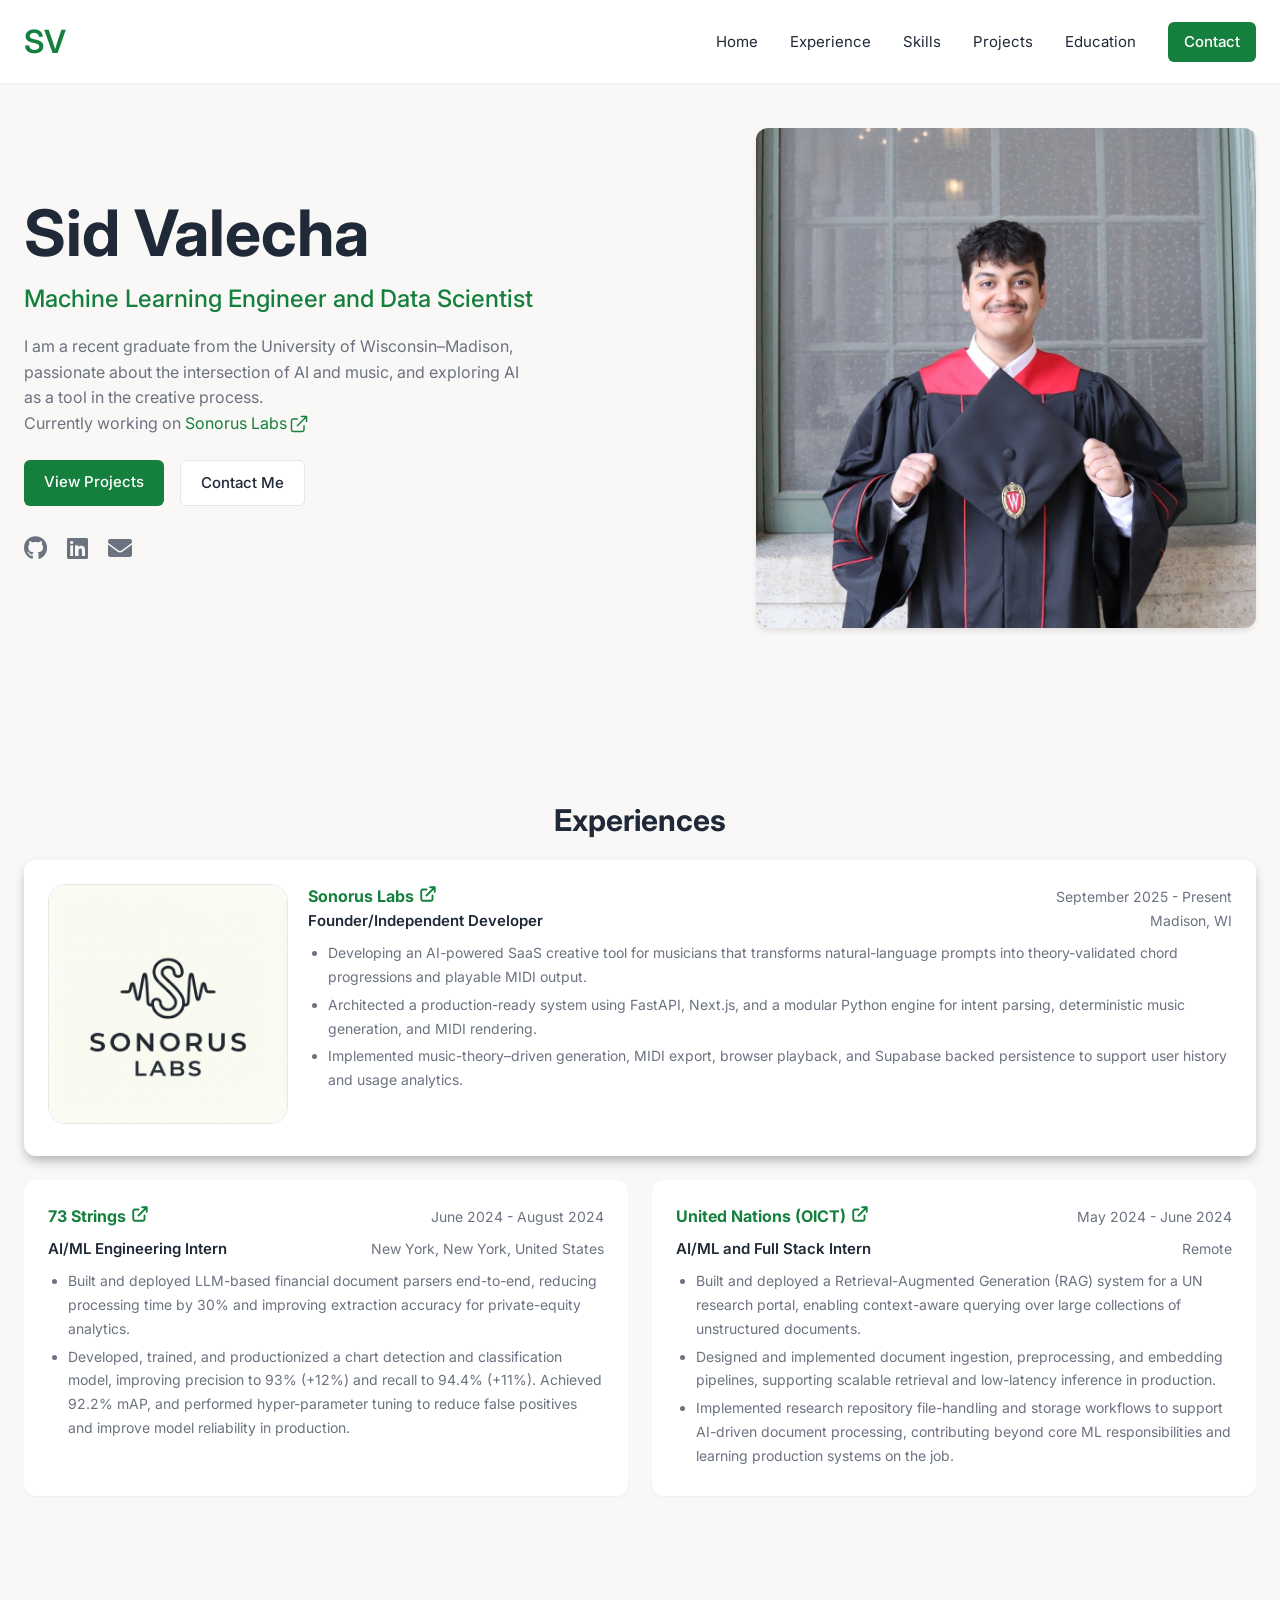
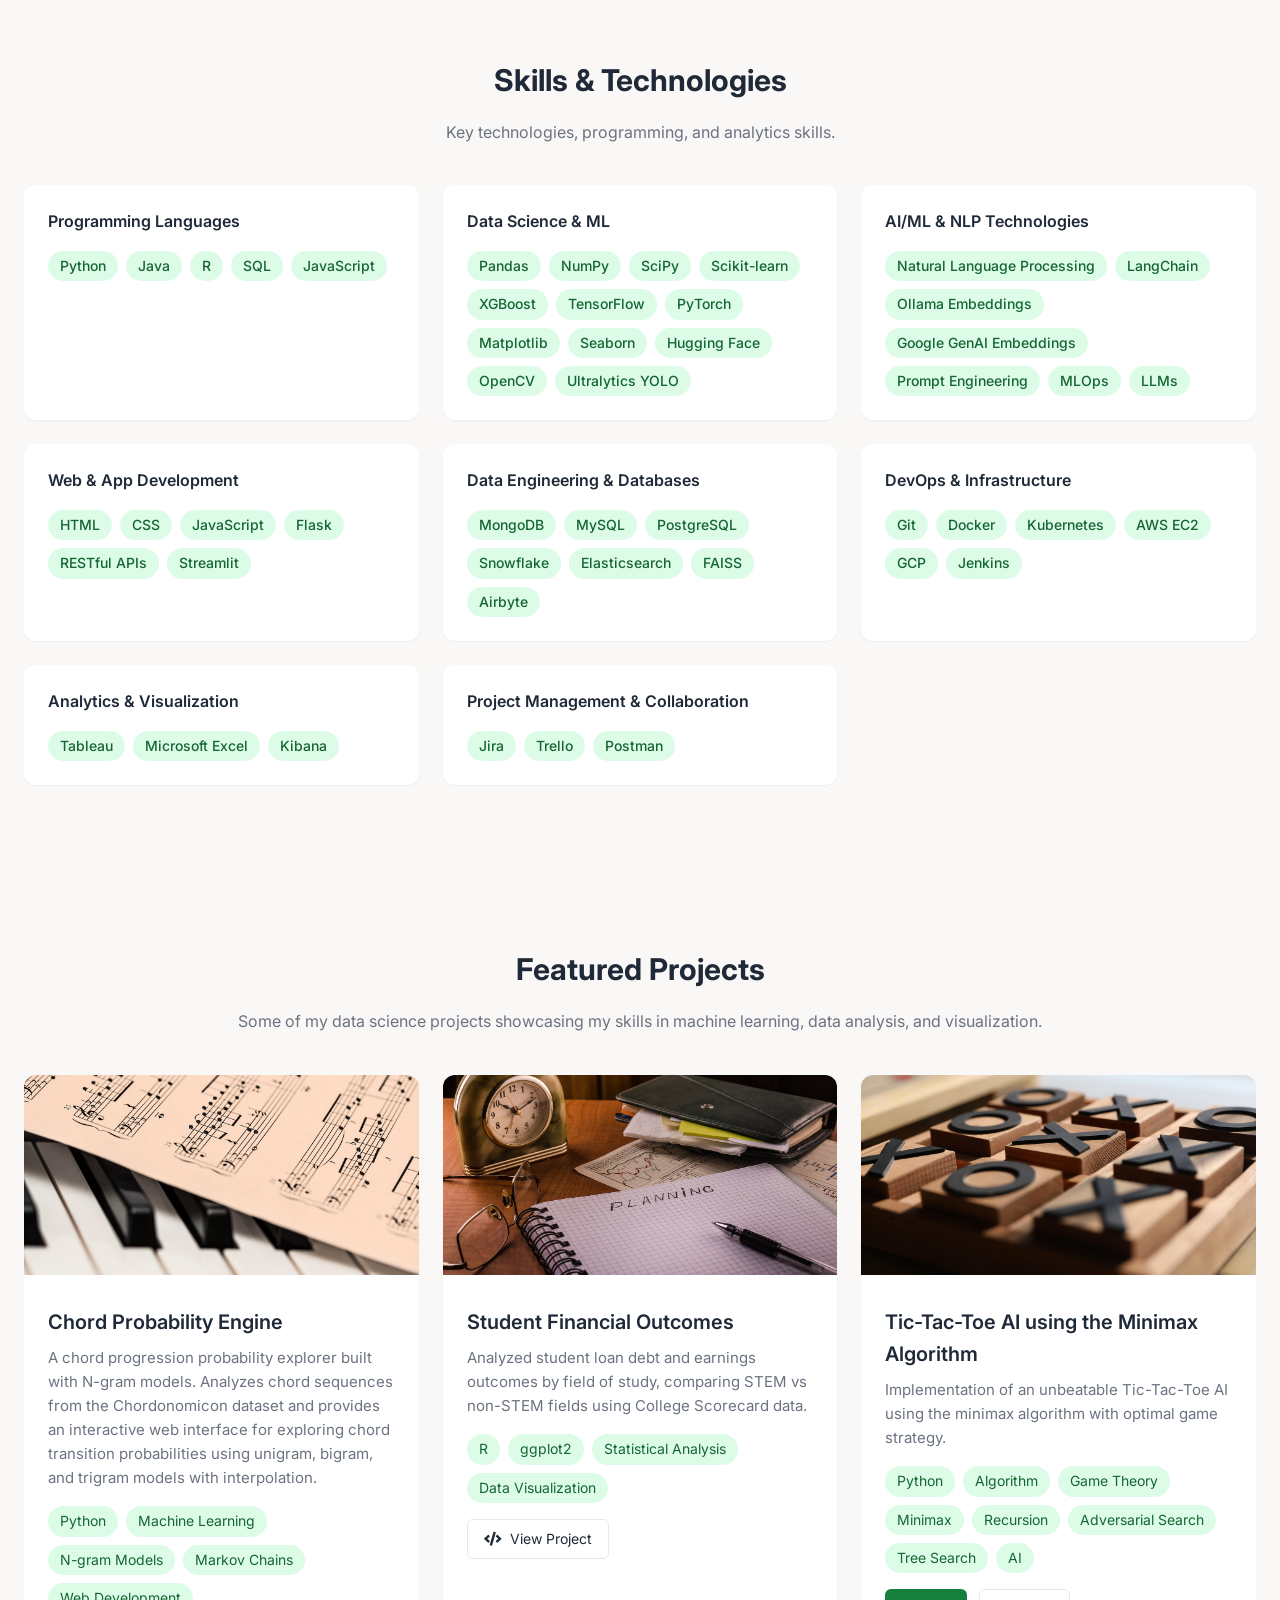
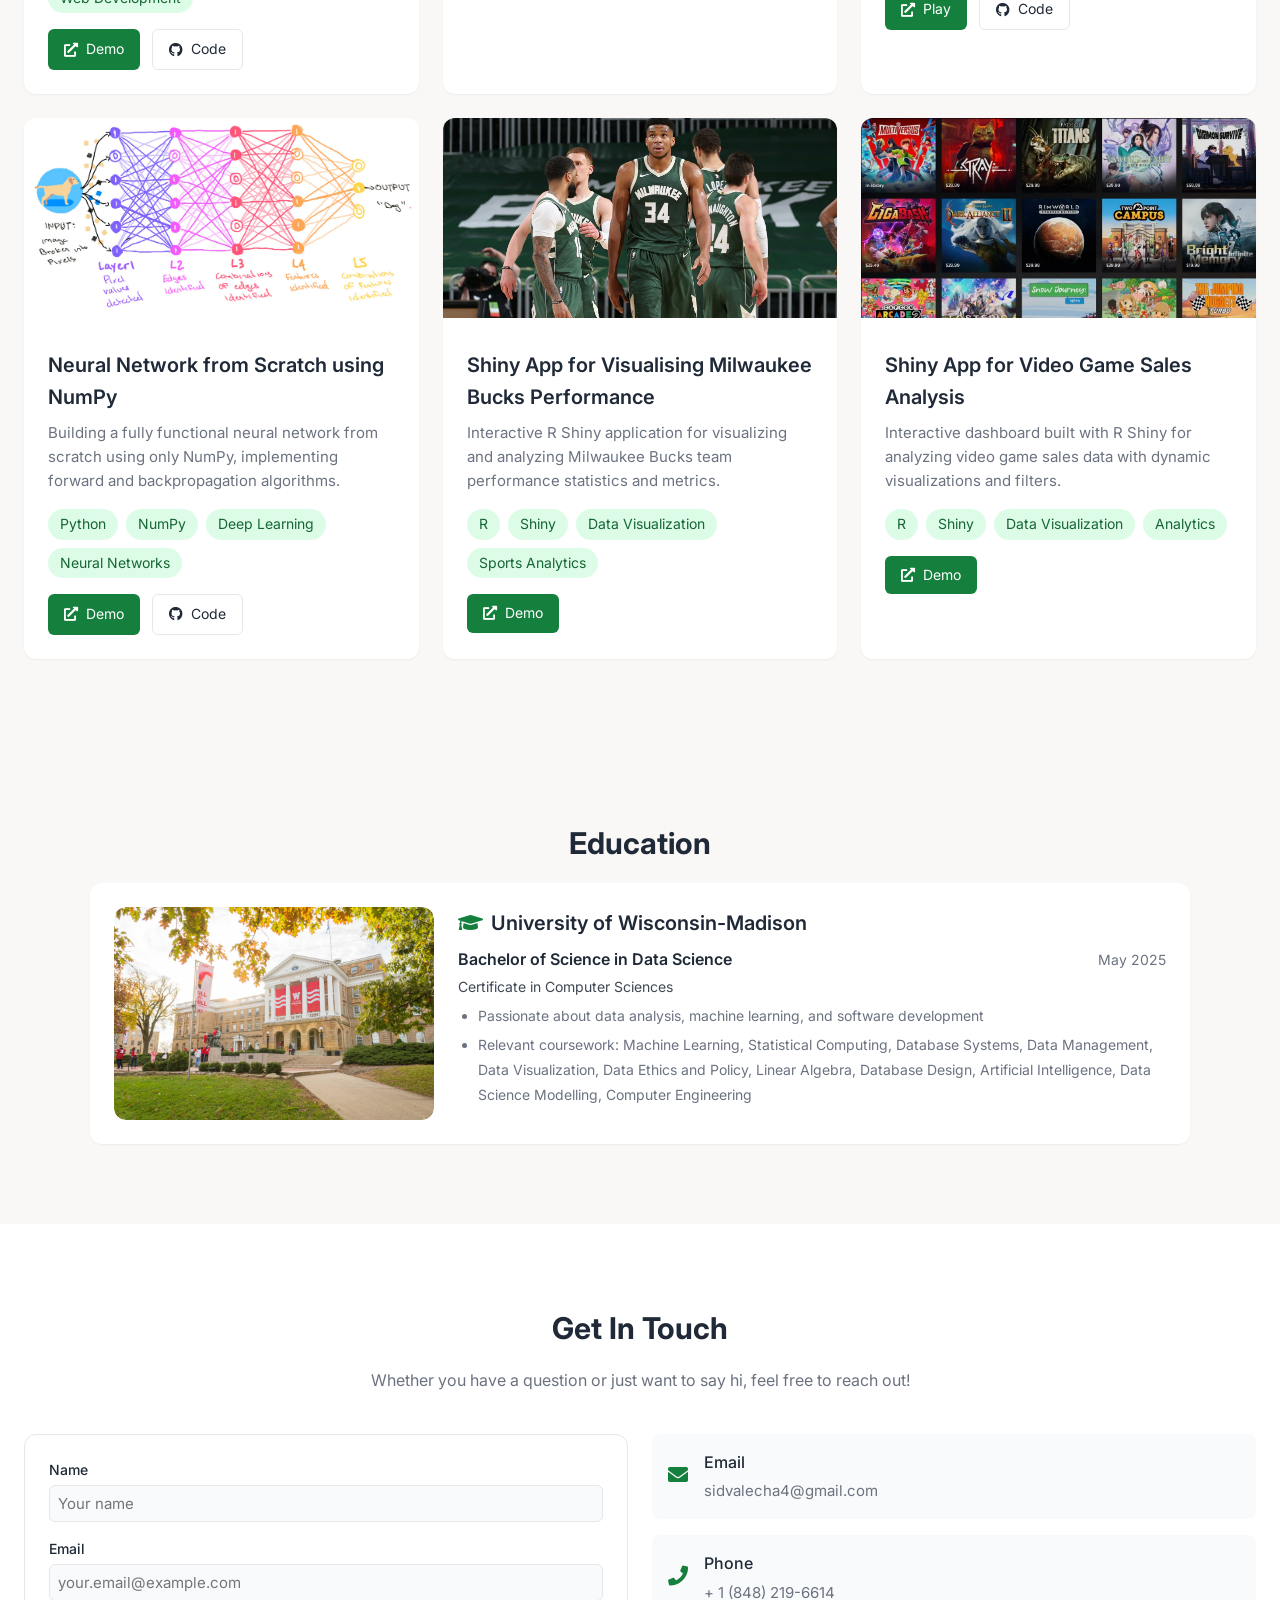
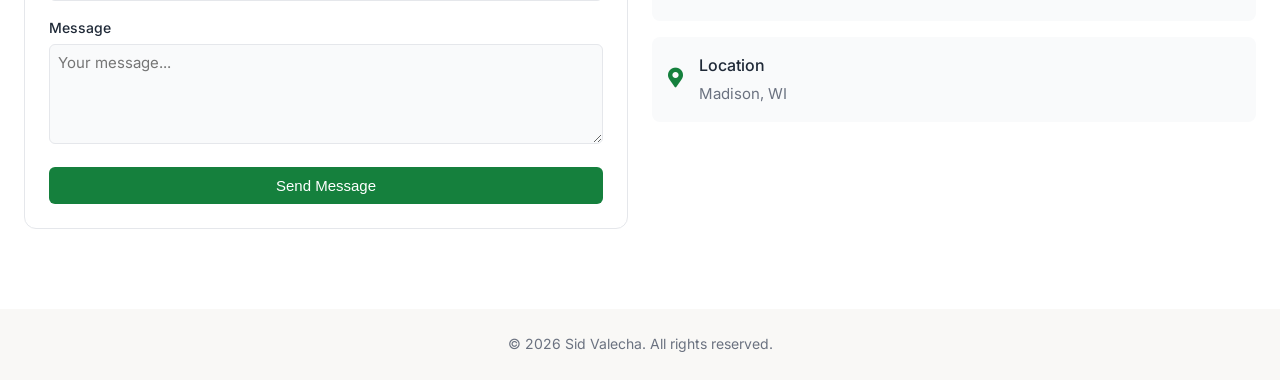
==== index.html @ f2f1f16c "Add Neural Network from Scratch interactive demo - Add drawing canvas UI for digit classification - " ====
<!DOCTYPE html>
<html lang="en">
  <head>
    <meta charset="UTF-8" />
    <meta name="viewport" content="width=device-width, initial-scale=1.0" />
    <title>Sid Valecha - Data Scientist</title>
    <link rel="stylesheet" href="style.css" />
    <link
      rel="stylesheet"
      href="https://cdnjs.cloudflare.com/ajax/libs/font-awesome/5.15.3/css/all.min.css"
    />
    <link
      href="https://fonts.googleapis.com/css2?family=Inter:wght@400;500;600;700&display=swap"
      rel="stylesheet"
    />
  </head>

  <body>
    <!-- Navbar -->
    <nav>
      <div class="nav-container">
        <a href="#home" class="nav-logo" style="font-size: 2rem; text-decoration: none; cursor: pointer;">SV</a>
        <div class="nav-right">
          <div class="nav-links">
            <a href="#home">Home</a>
            <a href="#experience">Experience</a>
            <a href="#skills">Skills</a>
            <a href="#projects">Projects</a>
            <a href="#education">Education</a>
          </div>
          <a href="#contact" class="hire-me-btn">Contact</a>
        </div>
      </div>
    </nav>

    <!-- Hero Section -->
    <section id="home" class="hero-section">
      <div class="hero-content">
        <!-- <p class="hero-greeting">Hello, I'm</p> -->
        <h1 class="hero-name">Sid Valecha</h1>
        <h2 class="hero-title">Machine Learning Engineer and Data Scientist</h2>
        <p class="hero-description">
          I am a recent graduate from the University of Wisconsin–Madison, passionate about the intersection of AI and music, and exploring AI as a tool in the creative process.<br>
          Currently working on 
          <a href="https://sonorus-labs.com" target="_blank" rel="noopener" style="color: var(--accent-green); text-decoration: none; display:inline-flex; align-items:center; gap:0.1em;">
            Sonorus Labs
            <svg xmlns="http://www.w3.org/2000/svg" width="20" height="20" viewBox="0 0 24 24" fill="none" stroke="var(--accent-green)" stroke-width="1.75" stroke-linecap="round" stroke-linejoin="round" style="vertical-align:middle;">
              <g fill="none" fill-rule="evenodd">
                <path d="M18 14v5a2 2 0 0 1-2 2H5a2 2 0 0 1-2-2V8c0-1.1.9-2 2-2h5M15 3h6v6M10 14L20.2 3.8"/>
              </g>
            </svg>
          </a>
        </p>
        <div class="hero-buttons">
          <a href="#projects" class="btn-primary">View Projects</a>
          <a href="#contact" class="btn-secondary">Contact Me</a>
        </div>
        <div class="hero-social">
          <a href="https://github.com/sid-valecha" target="_blank" aria-label="GitHub">
            <i class="fab fa-github"></i>
          </a>
          <a href="https://www.linkedin.com/in/sid-valecha-22301b1b1/" target="_blank" aria-label="LinkedIn">
            <i class="fab fa-linkedin"></i>
          </a>
          <a href="mailto:sidvalecha4@gmail.com" aria-label="Email">
            <i class="fas fa-envelope"></i>
          </a>
        </div>
      </div>
      <div>
        <img
          src="assets/headshot.jpeg"
          alt="Headshot of Sid Valecha"
          class="hero-image"
        />
      </div>
    </section>

    <!-- Experience Section -->
    <section id="experience">
      <h2 class="section-title">Experiences</h2>

      <div class="experience-grid">

        <!-- Experience 1 - Sonorus Labs -->
        <div class="experience-card">
          <div class="experience-item experience-featured">
            <div class="experience-media">
              <img
                src="assets/Sonorus_Logo.jpg"
                alt="Sonorus logo"
                class="experience-logo"
              />
            </div>
            <div class="experience-content">
              <div class="experience-header">
                  <p class="experience-company" style="font-weight:bold;">
                    <a href="https://sonorus-labs.com" target="_blank" rel="noopener noreferrer" style="color: inherit; text-decoration: none; display: inline-flex; align-items: center; gap: 0.3em;">
                      Sonorus Labs
                      <svg xmlns="http://www.w3.org/2000/svg" width="18" height="18" viewBox="0 0 24 24" fill="none" stroke="var(--accent-green)" stroke-width="2.5" stroke-linecap="round" stroke-linejoin="round" style="vertical-align: middle; position: relative; top: -2px;">
                        <g fill="none" fill-rule="evenodd">
                          <path d="M18 14v5a2 2 0 0 1-2 2H5a2 2 0 0 1-2-2V8c0-1.1.9-2 2-2h5M15 3h6v6M10 14L20.2 3.8"/>
                        </g>
                      </svg>
                    </a>
                  </p>
                  <p class="experience-details">September 2025 - Present</p>
              </div>
              <div class="experience-subheader">
                <p class="experience-title">Founder/Independent Developer</p>
                <p class="experience-location">Madison, WI</p>
              </div>
              <ul class="experience-list">
                <li>Developing an AI-powered SaaS creative tool for musicians that transforms natural-language prompts into theory-validated chord progressions and playable MIDI output.</li>
                <li>Architected a production-ready system using FastAPI, Next.js, and a modular Python engine for intent parsing, deterministic music generation, and MIDI rendering.</li>
                <li>Implemented music-theory–driven generation, MIDI export, browser playback, and Supabase backed persistence to support user history and usage analytics.</li>
              </ul>
            </div>
          </div>
        </div>

        <!-- Experience 2 - 73 Strings -->
        <div class="experience-card">
          <div class="experience-item">
            <div class="experience-header">
              <p class="experience-company" style="font-weight:bold;">
                <a href="https://www.73strings.com/" target="_blank" rel="noopener noreferrer" style="color: inherit; text-decoration: none; display: inline-flex; align-items: center; gap: 0.3em;">
                  73 Strings
                  <svg xmlns="http://www.w3.org/2000/svg" width="18" height="18" viewBox="0 0 24 24" fill="none" stroke="var(--accent-green)" stroke-width="2.5" stroke-linecap="round" stroke-linejoin="round" style="vertical-align: middle; position: relative; top: -2px;">
                    <g fill="none" fill-rule="evenodd">
                      <path d="M18 14v5a2 2 0 0 1-2 2H5a2 2 0 0 1-2-2V8c0-1.1.9-2 2-2h5M15 3h6v6M10 14L20.2 3.8"/>
                    </g>
                  </svg>
                </a>
              </p>
              <p class="experience-details">June 2024 - August 2024</p>
            </div>
            <div class="experience-subheader">
              <p class="experience-title">AI/ML Engineering Intern</p>
              <p class="experience-location">New York, New York, United States</p>
            </div>
            <ul class="experience-list">
              <li>Built and deployed LLM-based financial document parsers end-to-end, reducing processing time by 30% and improving extraction accuracy for private-equity analytics.</li>
              <li>Developed, trained, and productionized a chart detection and classification model, improving precision to 93% (+12%) and recall to 94.4% (+11%). Achieved 92.2% mAP, and performed hyper-parameter tuning to reduce false positives and improve model reliability in production.</li>
            </ul>
          </div>
        </div>


        <!-- Experience 3 - United Nations -->
        <div class="experience-card">
          <div class="experience-item">
            <div class="experience-header">
              <p class="experience-company" style="font-weight:bold;">
                <a href="https://unite.un.org/en" target="_blank" rel="noopener noreferrer" style="color: inherit; text-decoration: none; display: inline-flex; align-items: center; gap: 0.3em;">
                  United Nations (OICT)
                  <svg xmlns="http://www.w3.org/2000/svg" width="18" height="18" viewBox="0 0 24 24" fill="none" stroke="var(--accent-green)" stroke-width="2.5" stroke-linecap="round" stroke-linejoin="round" style="vertical-align: middle; position: relative; top: -2px;">
                    <g fill="none" fill-rule="evenodd">
                      <path d="M18 14v5a2 2 0 0 1-2 2H5a2 2 0 0 1-2-2V8c0-1.1.9-2 2-2h5M15 3h6v6M10 14L20.2 3.8"/>
                    </g>
                  </svg>
                </a>
              </p>
              <p class="experience-details">May 2024 - June 2024</p>
            </div>
            <div class="experience-subheader">
              <p class="experience-title">AI/ML and Full Stack Intern</p>
              <p class="experience-location">Remote</p>
            </div>
            <ul class="experience-list">
              <li>Built and deployed a Retrieval-Augmented Generation (RAG) system for a UN research portal, enabling context-aware querying over large collections of unstructured documents.</li>
              <li>Designed and implemented document ingestion, preprocessing, and embedding pipelines, supporting scalable retrieval and low-latency inference in production.</li>
              <li>Implemented research repository file-handling and storage workflows to support AI-driven document processing, contributing beyond core ML responsibilities and learning production systems on the job.</li>
            </ul>
          </div>
        </div>

      </div>
    </section>
    <!-- Skills Section -->
    <section id="skills">
      <h2 class="section-title">Skills & Technologies</h2>
      <p class="section-subtitle">
        Key technologies, programming, and analytics skills.
      </p>

      <div class="skills-grid">

        <!-- Programming Languages -->
        <div class="skill-card">
          <h3 class="skill-card-title">Programming Languages</h3>
          <div class="skill-tags">
            <span class="skill-tag">Python</span>
            <span class="skill-tag">Java</span>
            <span class="skill-tag">R</span>
            <span class="skill-tag">SQL</span>
            <span class="skill-tag">JavaScript</span>
          </div>
        </div>

        <!-- Data Science & Machine Learning -->
        <div class="skill-card">
          <h3 class="skill-card-title">Data Science & ML</h3>
          <div class="skill-tags">
            <span class="skill-tag">Pandas</span>
            <span class="skill-tag">NumPy</span>
            <span class="skill-tag">SciPy</span>
            <span class="skill-tag">Scikit-learn</span>
            <span class="skill-tag">XGBoost</span>
            <span class="skill-tag">TensorFlow</span>
            <span class="skill-tag">PyTorch</span>
            <span class="skill-tag">Matplotlib</span>
            <span class="skill-tag">Seaborn</span>
            <span class="skill-tag">Hugging Face</span>
            <span class="skill-tag">OpenCV</span>
            <span class="skill-tag">Ultralytics YOLO</span>
          </div>
        </div>

        <!-- AI/ML & NLP -->
        <div class="skill-card">
          <h3 class="skill-card-title">AI/ML & NLP Technologies</h3>
          <div class="skill-tags">
            <span class="skill-tag">Natural Language Processing</span>
            <span class="skill-tag">LangChain</span>
            <span class="skill-tag">Ollama Embeddings</span>
            <span class="skill-tag">Google GenAI Embeddings</span>
            <span class="skill-tag">Prompt Engineering</span>
            <span class="skill-tag">MLOps</span>
            <span class="skill-tag">LLMs</span>
          </div>
        </div>

        <!-- Web & App Development -->
        <div class="skill-card">
          <h3 class="skill-card-title">Web & App Development</h3>
          <div class="skill-tags">
            <span class="skill-tag">HTML</span>
            <span class="skill-tag">CSS</span>
            <span class="skill-tag">JavaScript</span>
            <span class="skill-tag">Flask</span>
            <span class="skill-tag">RESTful APIs</span>
            <span class="skill-tag">Streamlit</span>
          </div>
        </div>

        <!-- Data Engineering & Databases -->
        <div class="skill-card">
          <h3 class="skill-card-title">Data Engineering & Databases</h3>
          <div class="skill-tags">
            <span class="skill-tag">MongoDB</span>
            <span class="skill-tag">MySQL</span>
            <span class="skill-tag">PostgreSQL</span>
            <span class="skill-tag">Snowflake</span>
            <span class="skill-tag">Elasticsearch</span>
            <span class="skill-tag">FAISS</span>
            <span class="skill-tag">Airbyte</span>
          </div>
        </div>

        <!-- DevOps & Infrastructure -->
        <div class="skill-card">
          <h3 class="skill-card-title">DevOps & Infrastructure</h3>
          <div class="skill-tags">
            <span class="skill-tag">Git</span>
            <span class="skill-tag">Docker</span>
            <span class="skill-tag">Kubernetes</span>
            <span class="skill-tag">AWS EC2</span>
            <span class="skill-tag">GCP</span>
            <span class="skill-tag">Jenkins</span>
          </div>
        </div>

        <!-- Analytics & Visualization -->
        <div class="skill-card">
          <h3 class="skill-card-title">Analytics & Visualization</h3>
          <div class="skill-tags">
            <span class="skill-tag">Tableau</span>
            <span class="skill-tag">Microsoft Excel</span>
            <span class="skill-tag">Kibana</span>
          </div>
        </div>

        <!-- Project Management & Collaboration -->
        <div class="skill-card">
          <h3 class="skill-card-title">Project Management & Collaboration</h3>
          <div class="skill-tags">
            <span class="skill-tag">Jira</span>
            <span class="skill-tag">Trello</span>
            <span class="skill-tag">Postman</span>
          </div>
        </div>
      </div>
    </section>



    <!-- Projects Section -->
    <section id="projects">
      <h2 class="section-title">Featured Projects</h2>
      <p class="section-subtitle">
        Some of my data science projects showcasing my skills in machine learning, data analysis, and visualization.
      </p>

      <div class="projects-grid">
        <!-- Project 1 -->
        <div class="project-card">
          <img
            src="assets/chord-probability.jpg"
            alt="Chord Probability Engine"
            class="project-image"
          />
          <div class="project-content">
            <h3 class="project-title">Chord Probability Engine</h3>
            <p class="project-description">
              A chord progression probability explorer built with N-gram models. Analyzes chord sequences from the Chordonomicon dataset and provides an interactive web interface for exploring chord transition probabilities using unigram, bigram, and trigram models with interpolation.
            </p>
            <div class="project-tags">
              <span class="project-tag">Python</span>
              <span class="project-tag">Machine Learning</span>
              <span class="project-tag">N-gram Models</span>
              <span class="project-tag">Markov Chains</span>
              <span class="project-tag">Web Development</span>
            </div>
            <div class="project-buttons">
              <a href="chord-probabilities/" class="btn-demo" target="_blank">
                <i class="fas fa-external-link-alt"></i> Demo
              </a>
              <a href="https://github.com/sid-valecha/music-chord-probabilities" class="btn-code" target="_blank">
                <i class="fab fa-github"></i> Code
              </a>
            </div>
          </div>
        </div>

        <!-- Project 2 -->
        <div class="project-card">
          <img
            src="assets/student-outcomes-cover.jpg"
            alt="Student Financial Outcomes Project"
            class="project-image"
          />
          <div class="project-content">
            <h3 class="project-title">Student Financial Outcomes</h3>
            <p class="project-description">
              Analyzed student loan debt and earnings outcomes by field of study, comparing STEM vs non-STEM fields using College Scorecard data.
            </p>
            <div class="project-tags">
              <span class="project-tag">R</span>
              <span class="project-tag">ggplot2</span>
              <span class="project-tag">Statistical Analysis</span>
              <span class="project-tag">Data Visualization</span>
            </div>
            <div class="project-buttons">
              <a href="projects/student-outcomes/StudentFinancialOutcomes.html" class="btn-code" target="_blank">
                <i class="fas fa-code"></i> View Project
              </a>
            </div>
          </div>
        </div>

        <!-- Project 3 -->
        <div class="project-card">
          <img
            src="assets/tictactoe-cover.jpg"
            alt="Tic-Tac-Toe AI using the Minimax Algorithm"
            class="project-image"
          />
          <div class="project-content">
            <h3 class="project-title">Tic-Tac-Toe AI using the Minimax Algorithm</h3>
            <p class="project-description">
              Implementation of an unbeatable Tic-Tac-Toe AI using the minimax algorithm with optimal game strategy.
            </p>
            <div class="project-tags">
              <span class="project-tag">Python</span>
              <span class="project-tag">Algorithm</span>
              <span class="project-tag">Game Theory</span>
              <span class="project-tag">Minimax</span>
              <span class="project-tag">Recursion</span>
              <span class="project-tag">Adversarial Search</span>
              <span class="project-tag">Tree Search</span>
              <span class="project-tag">AI</span>
            </div>
            <div class="project-buttons">
              <a href="tictactoe-minimax/" class="btn-demo" target="_blank">
                <i class="fas fa-external-link-alt"></i> Play
              </a>
              <a href="https://github.com/sid-valecha/tictactoe-minimax" class="btn-code" target="_blank">
                <i class="fab fa-github"></i> Code 
              </a>
            </div>
          </div>
        </div>

        <!-- Project 4 -->
        <div class="project-card">
          <img
            src="assets/neural-net-cover.jpeg"
            alt="Neural Network from Scratch using NumPy"
            class="project-image"
          />
          <div class="project-content">
            <h3 class="project-title">Neural Network from Scratch using NumPy</h3>
            <p class="project-description">
              Building a fully functional neural network from scratch using only NumPy, implementing forward and backpropagation algorithms.
            </p>
            <div class="project-tags">
              <span class="project-tag">Python</span>
              <span class="project-tag">NumPy</span>
              <span class="project-tag">Deep Learning</span>
              <span class="project-tag">Neural Networks</span>
            </div>
            <div class="project-buttons">
              <a href="nn-from-scratch/" class="btn-demo" target="_blank">
                <i class="fas fa-external-link-alt"></i> Demo
              </a>
              <a href="https://github.com/sid-valecha/nn-from-scratch" class="btn-code" target="_blank">
                <i class="fab fa-github"></i> Code
              </a>
            </div>
          </div>
        </div>

        <!-- Project 5 -->
        <div class="project-card">
          <img
            src="assets/bucks-cover.avif"
            alt="Shiny App for Visualising Milwaukee Bucks Performance"
            class="project-image"
          />
          <div class="project-content">
            <h3 class="project-title">Shiny App for Visualising Milwaukee Bucks Performance</h3>
            <p class="project-description">
              Interactive R Shiny application for visualizing and analyzing Milwaukee Bucks team performance statistics and metrics.
            </p>
            <div class="project-tags">
              <span class="project-tag">R</span>
              <span class="project-tag">Shiny</span>
              <span class="project-tag">Data Visualization</span>
              <span class="project-tag">Sports Analytics</span>
            </div>
            <div class="project-buttons">
              <a href="https://sid-valecha.shinyapps.io/project/" class="btn-demo" target="_blank">
                <i class="fas fa-external-link-alt"></i> Demo
              </a>
            </div>
          </div>
        </div>

        <!-- Project 6 -->
        <div class="project-card">
          <img
            src="assets/video-game-cover.webp"
            alt="Shiny App for Video Game Sales Analysis"
            class="project-image"
          />
          <div class="project-content">
            <h3 class="project-title">Shiny App for Video Game Sales Analysis</h3>
            <p class="project-description">
              Interactive dashboard built with R Shiny for analyzing video game sales data with dynamic visualizations and filters.
            </p>
            <div class="project-tags">
              <span class="project-tag">R</span>
              <span class="project-tag">Shiny</span>
              <span class="project-tag">Data Visualization</span>
              <span class="project-tag">Analytics</span>
            </div>
            <div class="project-buttons">
              <a href="https://sid-valecha.shinyapps.io/stat436-hw2-shiny/" class="btn-demo" target="_blank">
                <i class="fas fa-external-link-alt"></i> Demo
              </a>
            </div>
          </div>
        </div>

        <!-- Project 7 -->
        <!-- <div class="project-card">
          <img
            src="assets/library-cover.jpg"
            alt="Library Management System using SQL and Docker"
            class="project-image"
          />
          <div class="project-content">
            <h3 class="project-title">Library Management System using SQL and Docker</h3>
            <p class="project-description">
              Full-stack library management system with SQL database backend, containerized with Docker for easy deployment.
            </p>
            <div class="project-tags">
              <span class="project-tag">SQL</span>
              <span class="project-tag">Docker</span>
              <span class="project-tag">Database</span>
              <span class="project-tag">Backend</span>
            </div>
            <div class="project-buttons">
              <a href="https://github.com/sid-valecha/library-management-system" class="btn-code" target="_blank">
                <i class="fab fa-github"></i> Code
              </a>
            </div>
          </div>
        </div> -->

        <!-- Project 8
        <div class="project-card">
          <img
            src="assets/password-cover.jpg"
            alt="Password Generator with Strength Checker"
            class="project-image"
          />
          <div class="project-content">
            <h3 class="project-title">Password Generator with Strength Checker</h3>
            <p class="project-description">
              Password generator application with machine learning-based strength checker to evaluate password security.
            </p>
            <div class="project-tags">
              <span class="project-tag">Python</span>
              <span class="project-tag">Machine Learning</span>
              <span class="project-tag">Security</span>
              <span class="project-tag">Web App</span>
            </div>
            <div class="project-buttons">
              <a href="https://github.com/sid-valecha/password-gen/tree/strength-checker" class="btn-code" target="_blank">
                <i class="fab fa-github"></i> Code
              </a>
            </div>
          </div>
        </div> -->

        <!-- Project 9
        <div class="project-card">
          <img
            src="assets/books-cover.jpg"
            alt="Analysis of Bestselling Books"
            class="project-image"
          />
          <div class="project-content">
            <h3 class="project-title">Analysis of Bestselling Books</h3>
            <p class="project-description">
              Comprehensive data analysis of bestselling books dataset, exploring trends, patterns, and insights in the publishing industry.
            </p>
            <div class="project-tags">
              <span class="project-tag">Python</span>
              <span class="project-tag">Data Analysis</span>
              <span class="project-tag">Data Visualization</span>
              <span class="project-tag">Pandas</span>
            </div>
            <div class="project-buttons">
              <a href="https://github.com/sid-valecha/bestselling-books-analysis" class="btn-code" target="_blank">
                <i class="fab fa-github"></i> Code
              </a>
            </div>
          </div>
        </div>
      </div> -->
      
    </section>

    <!-- Education Section -->
    <section id="education">
      <h2 class="section-title">Education</h2>

      <div class="education-grid">
        <!-- Education -->
        <div class="education-card">
          <div class="education-media">
            <img
              src="assets/UW_Madison.jpg"
              alt="University of Wisconsin-Madison campus"
              class="education-photo"
            />
          </div>
          <div class="education-content">
            <h3 class="education-header">
              <span class="education-header-title">
                <i class="fas fa-graduation-cap"></i>University of Wisconsin-Madison
              </span>
            </h3>
            <div class="education-item">
              <p class="education-degree">
                Bachelor of Science in Data Science
                <span class="education-date">May 2025</span>
              </p>
              <p class="education-details">Certificate in Computer Sciences</p>
              <ul class="education-list">
                <li>Passionate about data analysis, machine learning, and software development</li>
                <li>Relevant coursework: Machine Learning, Statistical Computing, Database Systems, Data Management, Data Visualization, Data Ethics and Policy, Linear Algebra, Database Design, Artificial Intelligence, Data Science Modelling, Computer Engineering</li>
              </ul>
            </div>
          </div>
        </div>
      </div>
    </section>

    <!-- Contact Section -->
    <section id="contact" class="contact-section">
      <h2 class="section-title">Get In Touch</h2>
      <p class="section-subtitle">
        Whether you have a question or just want to say hi, feel free to reach out!
      </p>

      <div class="contact-grid">
        <!-- Contact Form -->
        <form class="contact-form" name="contact" method="POST" data-netlify="true" netlify>
          <input type="hidden" name="form-name" value="contact" />
          <div class="form-group">
            <label class="form-label">Name</label>
            <input
              type="text"
              name="name"
              placeholder="Your name"
              class="form-input"
              required
            />
          </div>
          <div class="form-group">
            <label class="form-label">Email</label>
            <input
              type="email"
              name="email"
              placeholder="your.email@example.com"
              class="form-input"
              required
            />
          </div>
          <div class="form-group">
            <label class="form-label">Message</label>
            <textarea
              name="message"
              rows="4"
              placeholder="Your message..."
              class="form-textarea"
              required
            ></textarea>
          </div>
          <button type="submit" class="btn-primary" style="width: 100%;">
            Send Message
          </button>
        </form>

        <!-- Contact Info -->
        <div class="contact-info">
          <div class="contact-item">
            <a href="mailto:sidvalecha4@gmail.com" style="text-decoration: none; color: inherit;">
              <i class="fas fa-envelope"></i>
            </a>
            <div class="contact-item-content">
              <p class="contact-item-label">Email</p>
              <p class="contact-item-value">sidvalecha4@gmail.com</p>
            </div>
          </div>
          <div class="contact-item">
            <a href="tel:+18482196614" style="text-decoration: none; color: inherit;">
              <i class="fas fa-phone"></i>
            </a>
            <div class="contact-item-content">
              <p class="contact-item-label">Phone</p>
              <p class="contact-item-value">+ 1 (848) 219-6614</p>
            </div>
          </div>
          <div class="contact-item">
            <a href="https://www.google.com/maps/search/?api=1&query=Madison+WI" target="_blank" rel="noopener" style="text-decoration: none; color: inherit;">
              <i class="fas fa-map-marker-alt"></i>
            </a>
            <div class="contact-item-content">
              <p class="contact-item-label">Location</p>
              <p class="contact-item-value">Madison, WI</p>
            </div>
          </div>
        </div>
      </div>
    </section>

    <!-- Footer -->
    <footer>
      <p>© 2026 Sid Valecha. All rights reserved.</p>
    </footer>

    <!-- Scroll to Top Button -->
    <button id="scrollToTop" class="scroll-to-top" aria-label="Scroll to top">
      <i class="fas fa-arrow-up"></i>
    </button>

    <!-- Netlify Form Handler -->
    <script>
      const handleSubmit = (event) => {
        event.preventDefault();
        const myForm = event.target;
        const formData = new FormData(myForm);
        
        fetch("/", {
          method: "POST",
          headers: { "Content-Type": "application/x-www-form-urlencoded" },
          body: new URLSearchParams(formData).toString()
        })
          .then(() => {
            alert("Thank you for your submission! I'll get back to you soon.");
            myForm.reset();
          })
          .catch((error) => {
            alert("There was an error submitting your form. Please try again or contact me directly at sidvalecha4@gmail.com");
            console.error(error);
          });
      };

      document.querySelector("form[name='contact']").addEventListener("submit", handleSubmit);
    </script>

    <!-- Scroll to Top Button Script -->
    <script>
      const scrollToTopBtn = document.getElementById('scrollToTop');
      
      // Show/hide button based on scroll position
      window.addEventListener('scroll', () => {
        if (window.pageYOffset > 300) {
          scrollToTopBtn.classList.add('show');
        } else {
          scrollToTopBtn.classList.remove('show');
        }
      });
      
      // Scroll to top when button is clicked
      scrollToTopBtn.addEventListener('click', () => {
        window.scrollTo({
          top: 0,
          behavior: 'smooth'
        });
      });
    </script>
  </body>
</html>
---- style.css ----
/* ============================================
   Modern Portfolio CSS - Design System
   ============================================ */

/* Color Variables */
:root {
  --bg-primary: #f9f8f6;
  --bg-white: #ffffff;
  --text-primary: #1f2937;
  --text-secondary: #6b7280;
  --accent-green: #15803d;
  --accent-green-light: #dcfce7;
  --accent-green-dark: #166534;
  --border-gray: #e5e7eb;
  --shadow-sm: 0 1px 2px 0 rgba(0, 0, 0, 0.05);
  --shadow-md: 0 4px 6px -1px rgba(0, 0, 0, 0.1);
}

/* Reset & Base Styles */
* {
  margin: 0;
  padding: 0;
  box-sizing: border-box;
}

html {
  scroll-behavior: smooth;
}

body {
  font-family: 'Inter', -apple-system, BlinkMacSystemFont, 'Segoe UI', Roboto, sans-serif;
  background-color: var(--bg-primary);
  color: var(--text-primary);
  line-height: 1.6;
  -webkit-font-smoothing: antialiased;
  -moz-osx-font-smoothing: grayscale;
}

/* Navigation Bar */
nav {
  background: var(--bg-white);
  box-shadow: var(--shadow-sm);
  position: fixed;
  top: 0;
  width: 100%;
  z-index: 50;
  padding: 1rem 0;
}

.nav-container {
  max-width: 1280px;
  margin: 0 auto;
  padding: 0 1.5rem;
  display: flex;
  justify-content: space-between;
  align-items: center;
}

.nav-logo {
  color: var(--accent-green);
  font-weight: 600;
  font-size: 1.125rem;
}

.nav-right {
  display: flex;
  align-items: center;
  gap: 2rem;
}

.nav-links {
  display: none;
  gap: 2rem;
  align-items: center;
}

.nav-links a {
  color: var(--text-primary);
  text-decoration: none;
  font-size: 0.9375rem;
  transition: color 0.2s ease;
}

.nav-links a:hover {
  color: var(--accent-green);
}

.nav-links a.active {
  color: var(--accent-green);
}

.hire-me-btn {
  background-color: var(--accent-green);
  color: white;
  padding: 0.5rem 1rem;
  border-radius: 0.375rem;
  border: none;
  font-size: 0.9375rem;
  font-weight: 500;
  cursor: pointer;
  transition: background-color 0.2s ease;
  text-decoration: none;
  display: inline-block;
}

.hire-me-btn:hover {
  background-color: var(--accent-green-dark);
}

/* Hero Section */
.hero-section {
  padding: 8rem 1.5rem 5rem;
  max-width: 1280px;
  margin: 0 auto;
  display: flex;
  flex-direction: column;
  align-items: center;
  justify-content: space-between;
  gap: 2.5rem;
}

.hero-content {
  max-width: 32rem;
  width: 100%;
}

.hero-greeting {
  color: var(--text-secondary);
  margin-bottom: 0.5rem;
  font-size: 1rem;
}

.hero-name {
  font-size: 3rem;
  font-weight: 700;
  margin-bottom: 0.5rem;
  line-height: 1.2;
}

.hero-title {
  font-size: 1.5rem;
  color: var(--accent-green);
  font-weight: 500;
  margin-bottom: 1rem;
}

.hero-description {
  color: var(--text-secondary);
  margin-bottom: 1.5rem;
  font-size: 1rem;
  line-height: 1.6;
}

.hero-buttons {
  display: flex;
  gap: 1rem;
  margin-bottom: 1.5rem;
  flex-wrap: wrap;
}

.btn-primary {
  background-color: var(--accent-green);
  color: white;
  padding: 0.625rem 1.25rem;
  border-radius: 0.375rem;
  border: none;
  font-size: 0.9375rem;
  font-weight: 500;
  cursor: pointer;
  transition: background-color 0.2s ease;
  text-decoration: none;
  display: inline-block;
}

.btn-primary:hover {
  background-color: var(--accent-green-dark);
}

.btn-secondary {
  background-color: white;
  color: var(--text-primary);
  padding: 0.625rem 1.25rem;
  border-radius: 0.375rem;
  border: 1px solid var(--border-gray);
  font-size: 0.9375rem;
  font-weight: 500;
  cursor: pointer;
  transition: background-color 0.2s ease;
  text-decoration: none;
  display: inline-block;
}

.btn-secondary:hover {
  background-color: #f9fafb;
}

.hero-social {
  display: flex;
  gap: 1.25rem;
  font-size: 1.5rem;
  color: var(--text-secondary);
}

.hero-social a {
  color: var(--text-secondary);
  transition: color 0.2s ease;
}

.hero-social a:hover {
  color: var(--accent-green);
}

.hero-image {
  width: 100%;
  max-width: 500px;
  border-radius: 0.75rem;
  box-shadow: var(--shadow-md);
}

/* Section Styles */
section {
  padding: 5rem 1.5rem;
  max-width: 1280px;
  margin: 0 auto;
}

.section-title {
  font-size: 1.875rem;
  font-weight: 700;
  text-align: center;
  margin-bottom: 1rem;
}

.section-subtitle {
  text-align: center;
  color: var(--text-secondary);
  margin-bottom: 2.5rem;
  font-size: 1rem;
}

/* Skills Section */
.skills-grid {
  display: grid;
  grid-template-columns: 1fr;
  gap: 1.5rem;
}

.skill-card {
  background: var(--bg-white);
  padding: 1.5rem;
  border-radius: 0.75rem;
  box-shadow: var(--shadow-sm);
}

.skill-card-title {
  font-weight: 600;
  margin-bottom: 1rem;
  font-size: 1rem;
}

.skill-tags {
  display: flex;
  flex-wrap: wrap;
  gap: 0.5rem;
}

.skill-tag {
  background-color: var(--accent-green-light);
  color: #166534;
  padding: 0.25rem 0.75rem;
  border-radius: 9999px;
  font-size: 0.875rem;
  font-weight: 500;
}

/* Projects Section */
.projects-grid {
  display: grid;
  grid-template-columns: 1fr;
  gap: 1.5rem;
}

.project-card {
  background: var(--bg-white);
  border-radius: 0.75rem;
  overflow: hidden;
  box-shadow: var(--shadow-sm);
  transition: transform 0.2s ease, box-shadow 0.2s ease;
}

.project-card:hover {
  transform: translateY(-2px);
  box-shadow: var(--shadow-md);
}

.project-image {
  width: 100%;
  height: 200px;
  object-fit: cover;
}

.project-content {
  padding: 1.5rem;
}

.project-title {
  font-size: 1.25rem;
  font-weight: 600;
  margin-bottom: 0.5rem;
}

.project-description {
  color: var(--text-secondary);
  margin-bottom: 1rem;
  font-size: 0.9375rem;
  line-height: 1.6;
}

.project-tags {
  display: flex;
  flex-wrap: wrap;
  gap: 0.5rem;
  margin-bottom: 1rem;
}

.project-tag {
  background-color: var(--accent-green-light);
  color: #166534;
  padding: 0.25rem 0.75rem;
  border-radius: 9999px;
  font-size: 0.875rem;
}

.project-buttons {
  display: flex;
  gap: 0.75rem;
}

.btn-code {
  background-color: white;
  color: var(--text-primary);
  padding: 0.5rem 1rem;
  border-radius: 0.375rem;
  border: 1px solid var(--border-gray);
  font-size: 0.875rem;
  cursor: pointer;
  transition: background-color 0.2s ease;
  text-decoration: none;
  display: inline-flex;
  align-items: center;
  gap: 0.5rem;
}

.btn-code:hover {
  background-color: #f9fafb;
}

.btn-demo {
  background-color: var(--accent-green);
  color: white;
  padding: 0.5rem 1rem;
  border-radius: 0.375rem;
  border: none;
  font-size: 0.875rem;
  cursor: pointer;
  transition: background-color 0.2s ease;
  text-decoration: none;
  display: inline-flex;
  align-items: center;
  gap: 0.5rem;
}

.btn-demo:hover {
  background-color: var(--accent-green-dark);
}

/* Education Section */
.education-grid {
  display: grid;
  grid-template-columns: 1fr;
  gap: 1.5rem;
}

/* Experience Section */
.experience-grid {
  display: grid;
  grid-template-columns: 1fr;
  row-gap: 1.5rem;
  column-gap: 1.5rem;
}

.education-card,
.certification-card,
.experience-card {
  background: var(--bg-white);
  padding: 1.5rem;
  border-radius: 0.75rem;
  box-shadow: var(--shadow-sm);
}

.education-card {
  display: grid;
  grid-template-columns: 1fr;
  gap: 1.5rem;
}

.education-media {
  border-radius: 0.75rem;
  overflow: hidden;
}

.education-photo {
  width: 100%;
  height: auto;
  border-radius: 0.75rem;
  object-fit: cover;
  object-position: center;
  display: block;
}

.education-content {
  display: flex;
  flex-direction: column;
}

.experience-card:first-child {
  box-shadow: 0 6px 12px -2px rgba(0, 0, 0, 0.3);
}

.education-header,
.certification-header {
  font-size: 1.25rem;
  font-weight: 600;
  margin-bottom: 1rem;
  display: flex;
  align-items: center;
  gap: 0.5rem;
}

.education-card .education-header {
  margin-bottom: 0.5rem;
}

.education-header-title {
  display: inline-flex;
  align-items: center;
  gap: 0.5rem;
}

.education-date {
  font-size: 0.875rem;
  font-weight: 400;
  color: var(--text-secondary);
  white-space: nowrap;
  margin-left: auto;
}

.education-degree {
  display: flex;
  align-items: baseline;
  gap: 0.75rem;
}

.education-header i,
.certification-header i {
  color: var(--accent-green);
  font-size: 1.25rem;
}

.education-item {
  margin-bottom: 1.5rem;
}


.education-item:last-child {
  margin-bottom: 0;
}

.experience-item {
  margin-bottom: 0;
}

.experience-featured {
  display: grid;
  grid-template-columns: 1fr;
  gap: 1.25rem;
}

.experience-media {
  display: flex;
  align-items: center;
  justify-content: center;
  align-self: stretch;
  border-radius: 1rem;
  overflow: hidden;
  aspect-ratio: 1 / 1;
}

.experience-logo {
  width: 100%;
  height: 100%;
  object-fit: cover;
  object-position: center;
  display: block;
  border-radius: 1rem;
  border: 1px solid var(--border-gray);
  box-shadow: var(--shadow-sm);
}

.experience-content {
  display: flex;
  flex-direction: column;
}

.experience-header,
.experience-subheader {
  display: flex;
  align-items: baseline;
  justify-content: space-between;
  gap: 0.75rem;
  flex-wrap: wrap;
}

.experience-subheader {
  margin-bottom: 0.5rem;
}

.experience-header .experience-company,
.experience-header .experience-details,
.experience-subheader .experience-title,
.experience-subheader .experience-location {
  margin-bottom: 0;
}

.experience-company {
  font-size: 1rem;
  font-weight: 600;
  color: var(--accent-green);
  margin-bottom: 0.25rem;
}

.experience-title {
  font-size: 0.9375rem;
  font-weight: 600;
  margin-bottom: 0.25rem;
}

.experience-location,
.experience-details {
  font-size: 0.875rem;
  color: var(--text-secondary);
  margin-bottom: 0.25rem;
}

.experience-list {
  font-size: 0.875rem;
  color: var(--text-secondary);
  line-height: 1.6;
}

.experience-item > *:not(:last-child) {
  margin-bottom: 0.5rem;
}

.experience-card a {
  color: var(--accent-green) !important;
  text-decoration: none;
  transition: color 0.2s ease;
}

.experience-card a:hover {
  color: var(--accent-green-dark) !important;
}

.education-degree,
.experience-title {
  font-weight: 600;
  margin-bottom: 0.25rem;
}

.education-school,
.experience-company {
  color: var(--accent-green);
  margin-bottom: 0.25rem;
}

.education-details,
.experience-details {
  font-size: 0.875rem;
  color: var(--text-secondary);
  margin-bottom: 0.25rem;
}

.education-item .education-details {
  color: var(--text-primary);
  opacity: 0.85;
}

.education-list,
.experience-list {
  list-style: disc;
  margin-left: 1.25rem;
  font-size: 0.875rem;
  color: var(--text-secondary);
  line-height: 1.8;
}

.experience-list {
  line-height: 1.7;
}

.education-list li,
.experience-list li {
  margin-bottom: 0.25rem;
}

.certification-item {
  margin-bottom: 0.75rem;
  font-size: 0.875rem;
}

.certification-item:last-child {
  margin-bottom: 0;
}

.certification-name {
  font-weight: 600;
  margin-bottom: 0.25rem;
}

.certification-provider {
  color: var(--accent-green);
}

/* Contact Section */
.contact-section {
  background: var(--bg-white);
}

.contact-grid {
  display: grid;
  grid-template-columns: 1fr;
  gap: 1.5rem;
}

.contact-form {
  background: var(--bg-white);
  padding: 1.5rem;
  border: 1px solid var(--border-gray);
  border-radius: 0.75rem;
}

.form-group {
  margin-bottom: 1rem;
}

.form-label {
  display: block;
  font-size: 0.875rem;
  font-weight: 500;
  margin-bottom: 0.25rem;
}

.form-input,
.form-textarea {
  width: 100%;
  padding: 0.5rem;
  border: 1px solid var(--border-gray);
  background-color: #f9fafb;
  border-radius: 0.375rem;
  font-size: 0.9375rem;
  font-family: inherit;
  transition: border-color 0.2s ease, outline 0.2s ease;
}

.form-input:focus,
.form-textarea:focus {
  outline: none;
  border-color: var(--accent-green);
}

.form-textarea {
  resize: vertical;
  min-height: 100px;
}

.contact-info {
  display: flex;
  flex-direction: column;
  gap: 1rem;
}

.contact-item {
  display: flex;
  align-items: center;
  background-color: #f9fafb;
  padding: 1rem;
  border-radius: 0.5rem;
  gap: 1rem;
}

.contact-item i {
  color: var(--accent-green);
  font-size: 1.25rem;
}

.contact-item a i {
  color: var(--accent-green);
  transition: color 0.2s ease;
}

.contact-item a:hover i {
  color: var(--accent-green-dark);
}

.contact-item-content {
  flex: 1;
}

.contact-item-label {
  font-weight: 500;
  margin-bottom: 0.25rem;
}

.contact-item-value {
  color: var(--text-secondary);
  font-size: 0.9375rem;
}

/* Footer */
footer {
  background: var(--bg-primary);
  padding: 1.5rem;
  text-align: center;
  color: var(--text-secondary);
  font-size: 0.875rem;
}

/* Scroll to Top Button */
.scroll-to-top {
  position: fixed;
  right: 1.5rem;
  bottom: 25%;
  background-color: var(--accent-green);
  color: white;
  border: none;
  border-radius: 50%;
  width: 2.5rem;
  height: 2.5rem;
  display: flex;
  align-items: center;
  justify-content: center;
  cursor: pointer;
  opacity: 0;
  visibility: hidden;
  transition: opacity 0.3s ease, visibility 0.3s ease, background-color 0.2s ease;
  z-index: 100;
  box-shadow: var(--shadow-md);
}

.scroll-to-top.show {
  opacity: 1;
  visibility: visible;
}

.scroll-to-top:hover {
  background-color: var(--accent-green-dark);
}

.scroll-to-top i {
  font-size: 0.875rem;
}

/* Responsive Design */
@media (max-width: 767px) {
  .nav-right {
    gap: 1rem;
  }

  .nav-links {
    display: flex;
    gap: 0.75rem;
  }

  .nav-links a {
    font-size: 0.8rem;
  }

  .experience-header,
  .experience-subheader {
    flex-direction: column;
    justify-content: flex-start;
  }

  .experience-details,
  .experience-location {
    margin-bottom: 0.5rem;
  }
}

@media (max-width: 899px) {
  .experience-featured {
    grid-template-columns: 1fr !important;
  }
}

@media (min-width: 768px) {
  .nav-links {
    display: flex;
  }

  .hero-section {
    flex-direction: row;
    padding-top: 8rem;
  }

  .hero-name {
    font-size: 3.5rem;
  }

  .skills-grid {
    grid-template-columns: repeat(2, 1fr);
  }

  .projects-grid {
    grid-template-columns: repeat(2, 1fr);
  }

  .education-grid {
    grid-template-columns: 1fr;
    max-width: 1100px;
    margin: 0 auto;
  }

  .education-card {
    grid-template-columns: minmax(220px, 320px) 1fr;
    align-items: stretch;
  }

  .education-photo {
    height: 100%;
  }

  .education-media {
    height: 100%;
  }

  .experience-grid {
    grid-template-columns: repeat(2, 1fr);
  }

  .contact-grid {
    grid-template-columns: repeat(2, 1fr);
  }
}

@media (min-width: 1024px) {
  .skills-grid {
    grid-template-columns: repeat(3, 1fr);
  }

  .projects-grid {
    grid-template-columns: repeat(3, 1fr);
  }

  .hero-name {
    font-size: 4rem;
  }

  .experience-grid {
    grid-template-columns: repeat(2, 1fr);
  }

  .experience-featured {
    grid-template-columns: minmax(160px, 240px) 1fr;
    align-items: stretch;
  }

  .experience-card:first-child {
    grid-column: 1 / -1;
  }
}

/* Utility Classes */
.text-center {
  text-align: center;
}

.mb-0 {
  margin-bottom: 0;
}

.mb-1 {
  margin-bottom: 0.25rem;
}

.mb-2 {
  margin-bottom: 0.5rem;
}

.mb-4 {
  margin-bottom: 1rem;
}

.mb-6 {
  margin-bottom: 1.5rem;
}

.mb-10 {
  margin-bottom: 2.5rem;
}
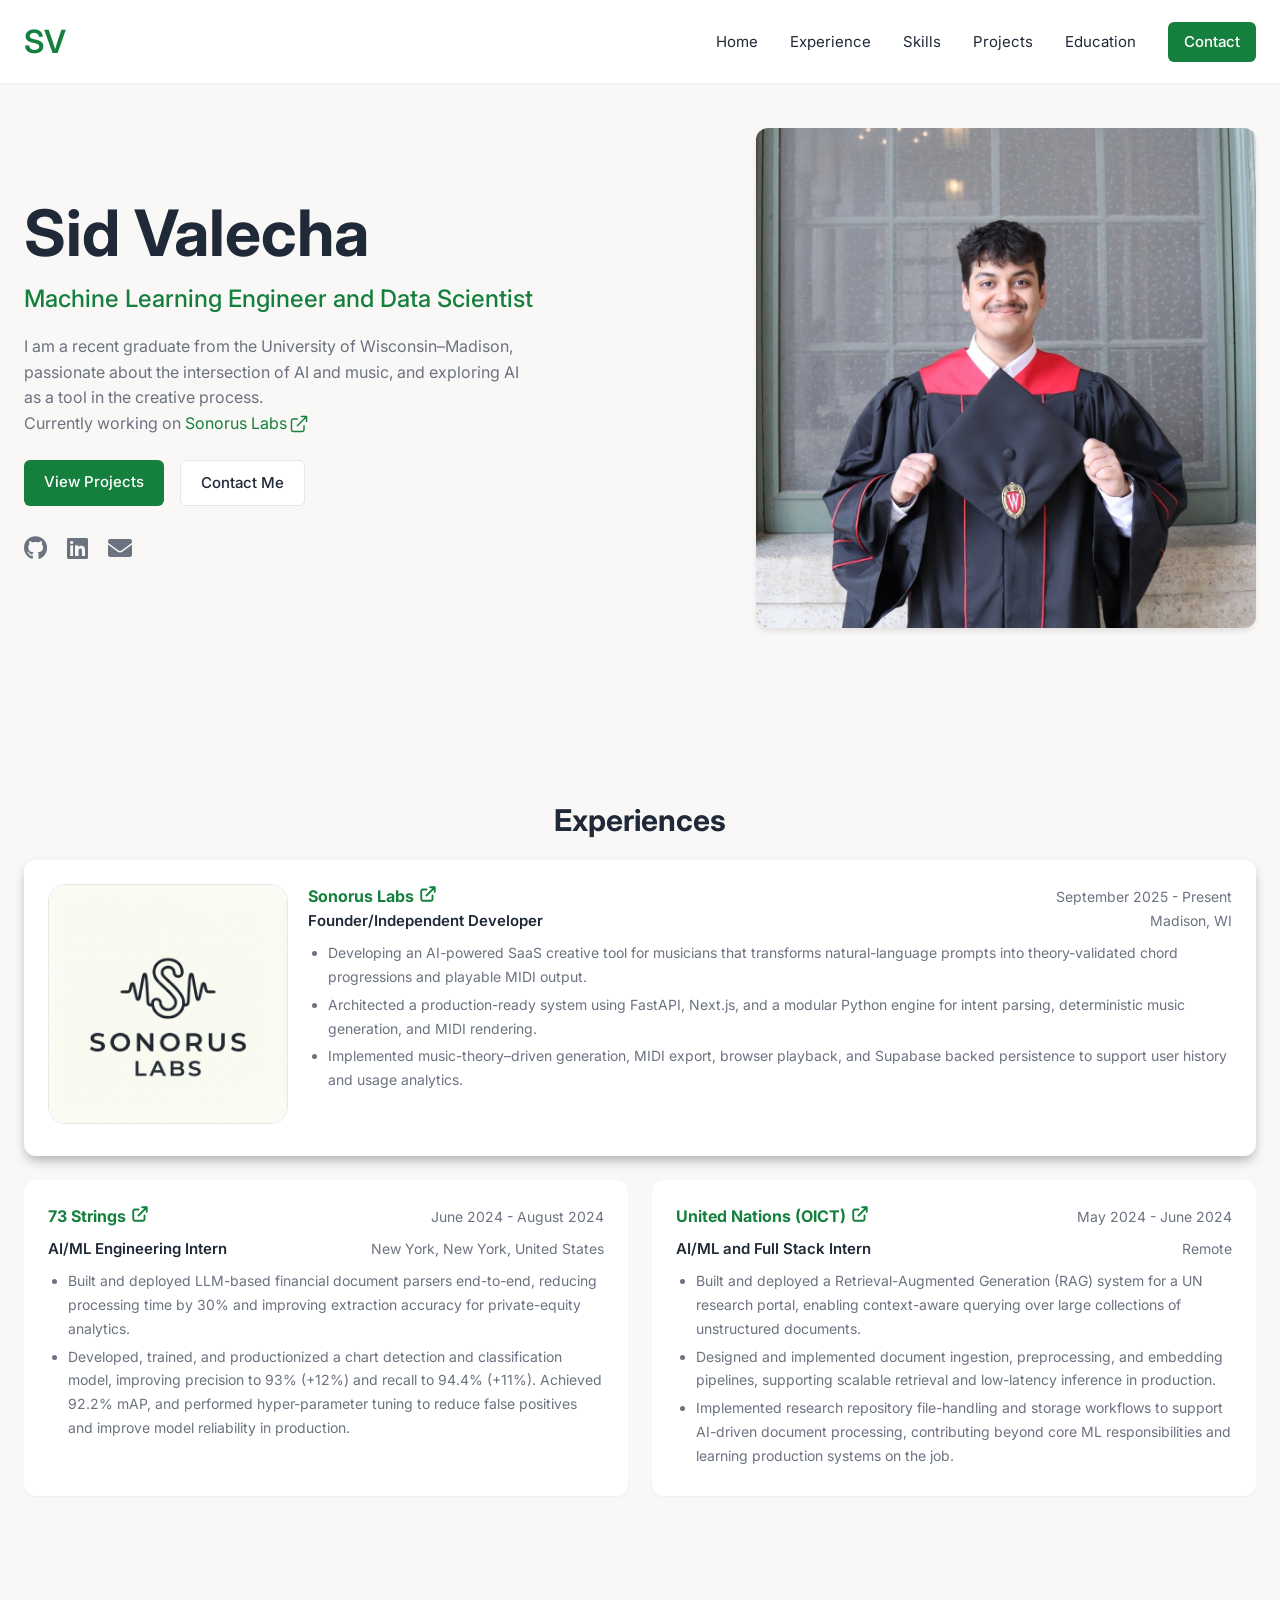
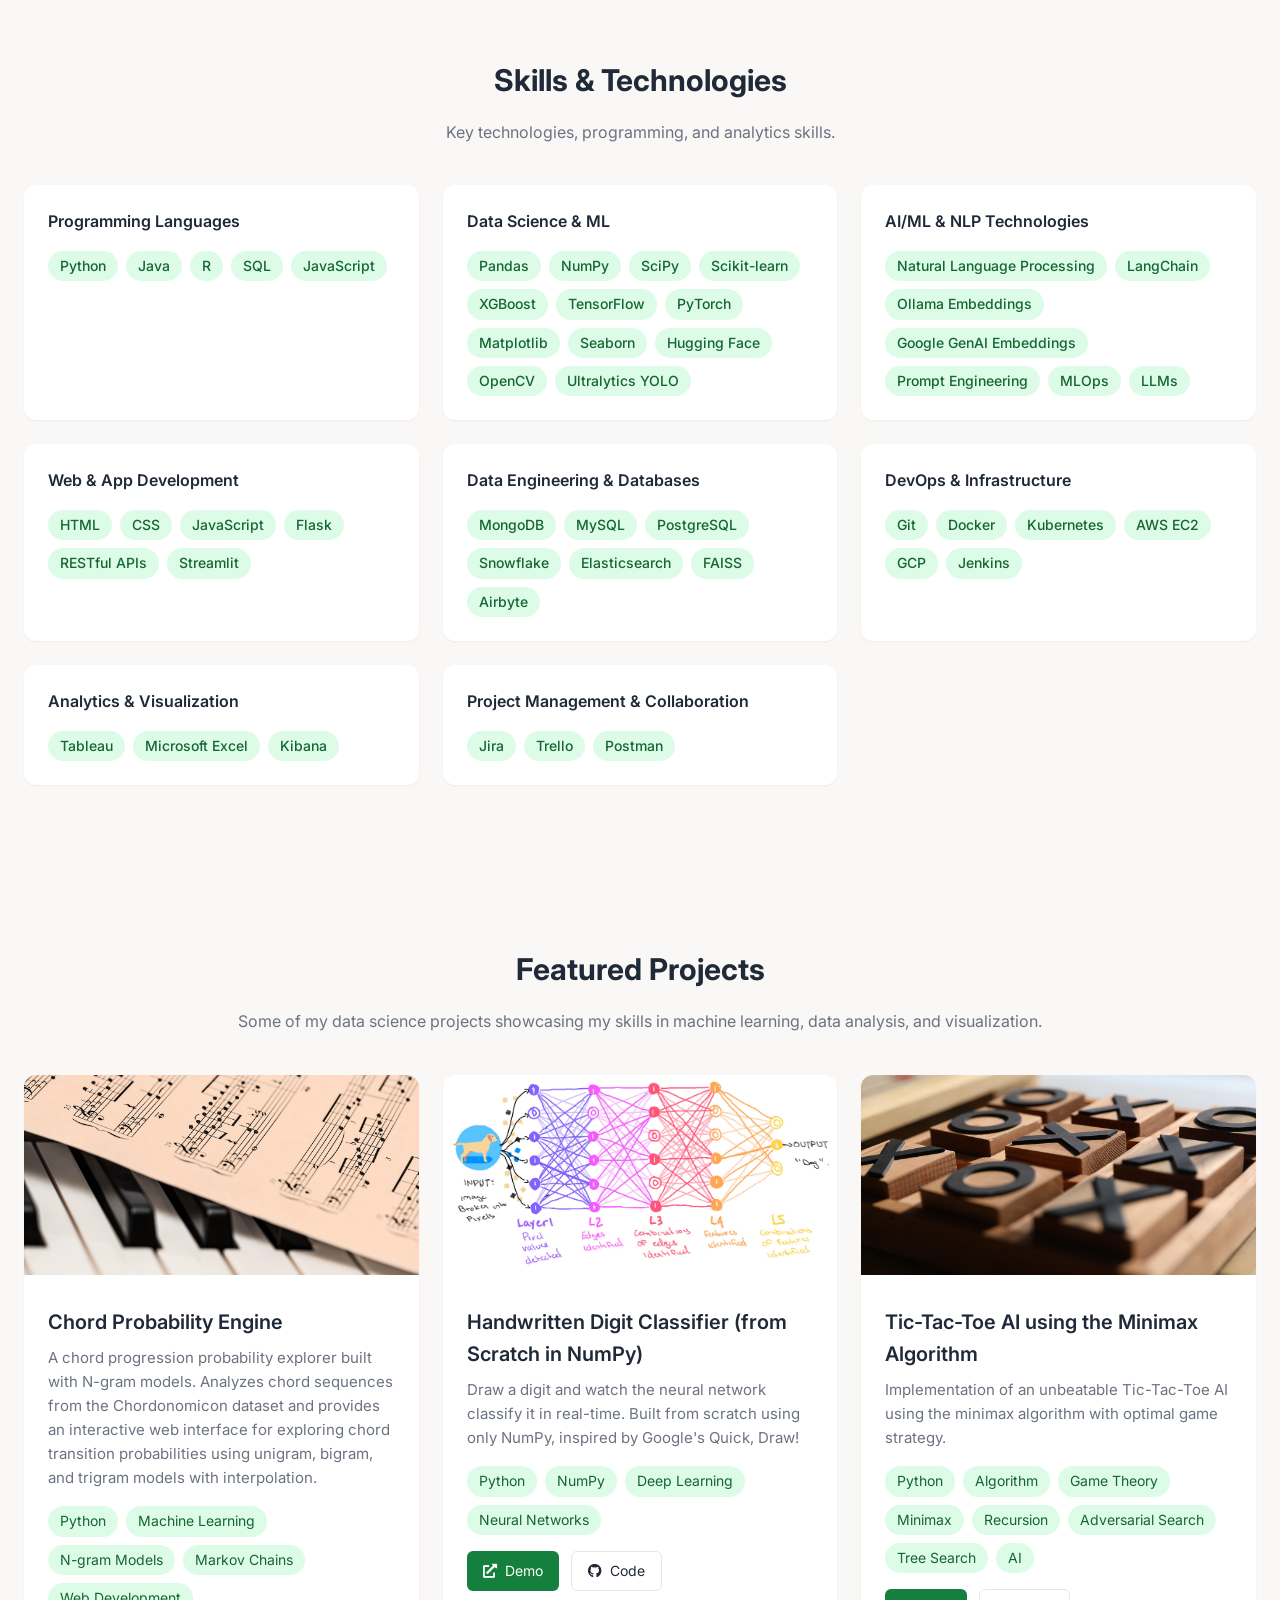
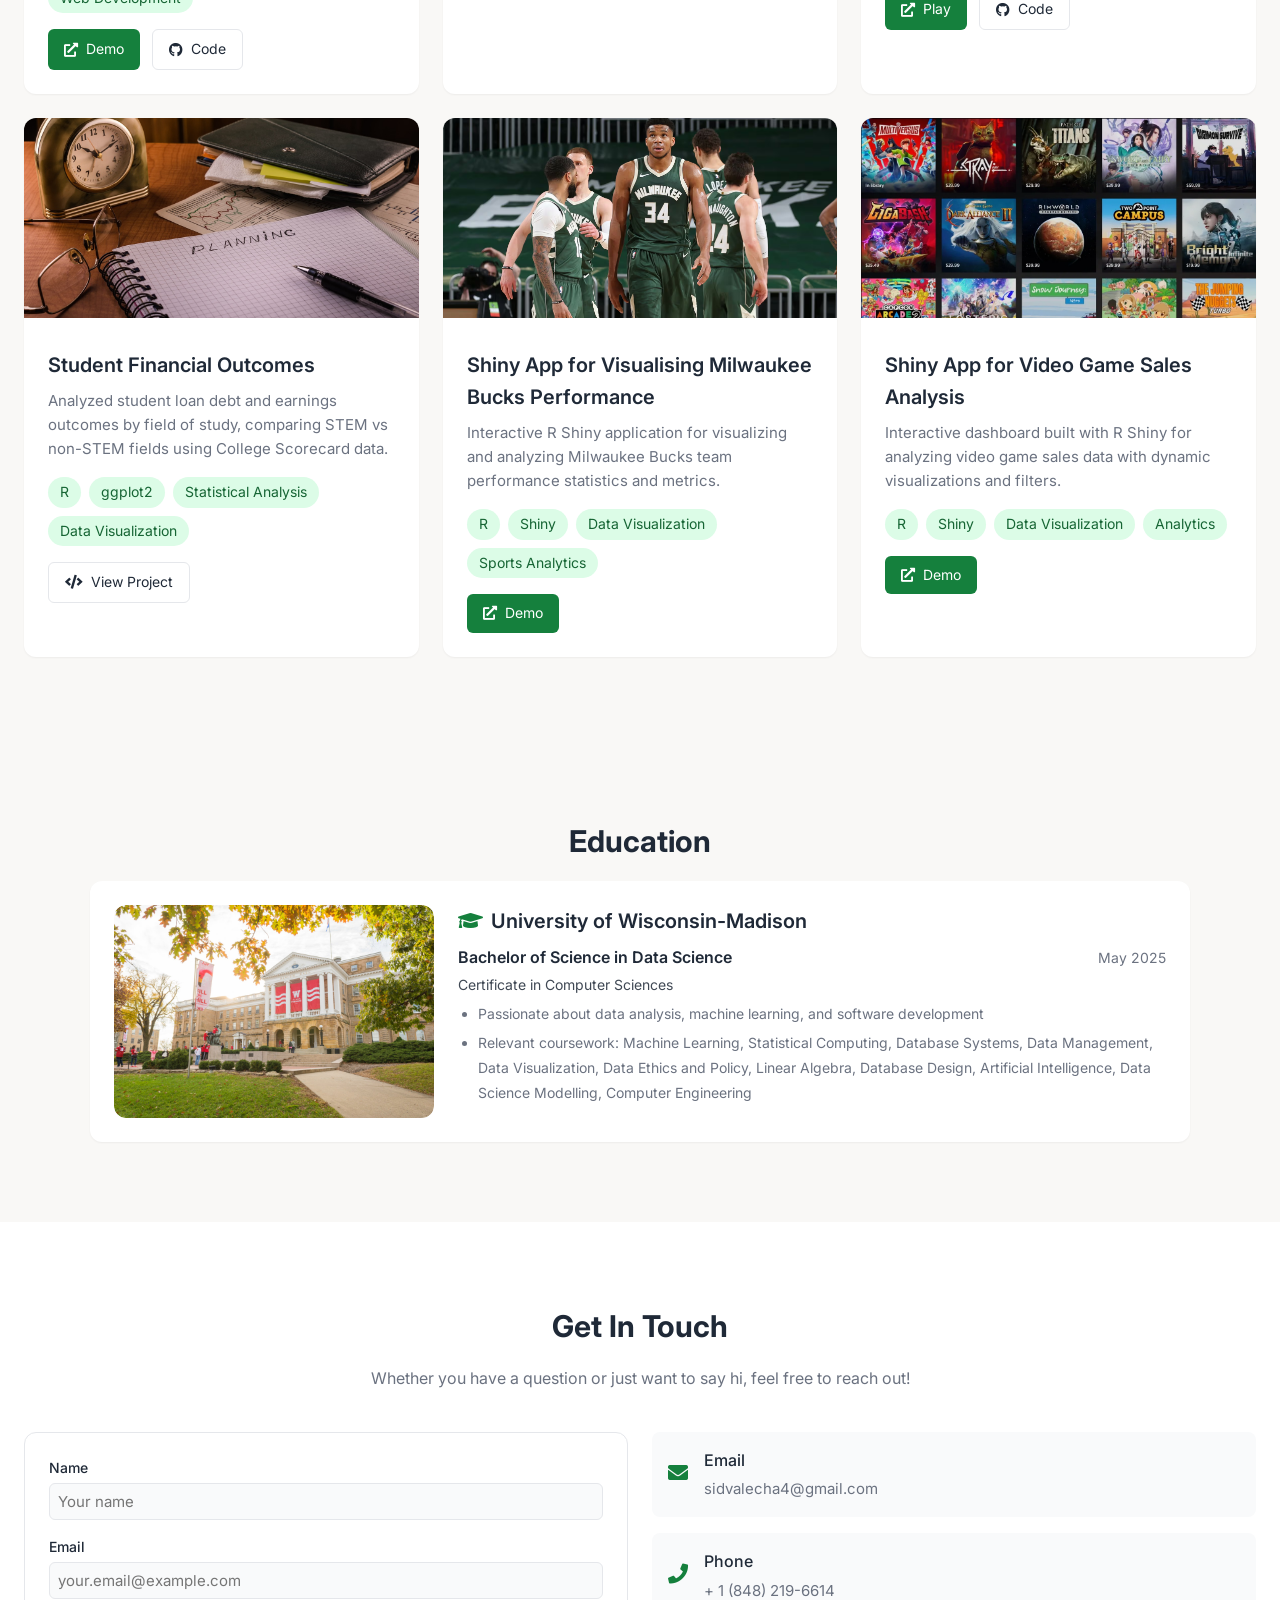
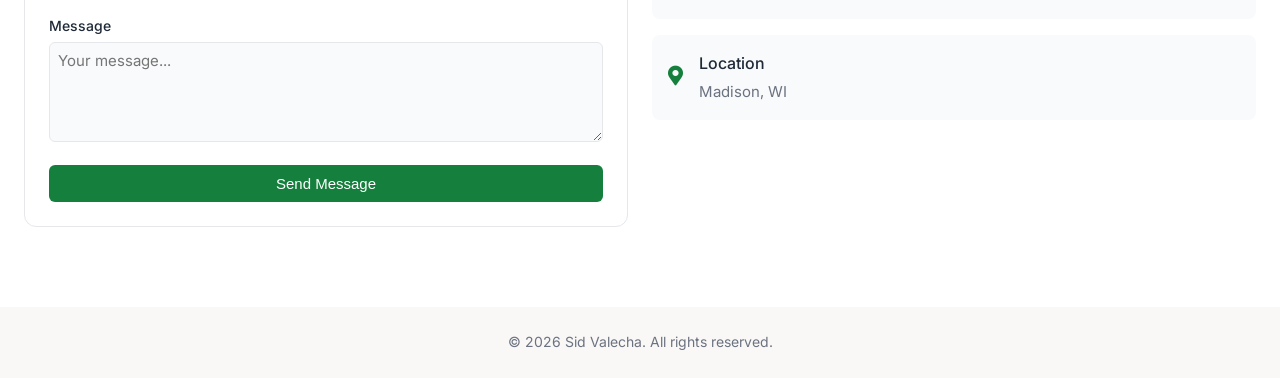
==== commit 16e26d70: "updated project order" ====
--- a/index.html
+++ b/index.html
@@ -336,24 +336,27 @@
         <!-- Project 2 -->
         <div class="project-card">
           <img
-            src="assets/student-outcomes-cover.jpg"
-            alt="Student Financial Outcomes Project"
-            class="project-image"
-          />
-          <div class="project-content">
-            <h3 class="project-title">Student Financial Outcomes</h3>
-            <p class="project-description">
-              Analyzed student loan debt and earnings outcomes by field of study, comparing STEM vs non-STEM fields using College Scorecard data.
-            </p>
-            <div class="project-tags">
-              <span class="project-tag">R</span>
-              <span class="project-tag">ggplot2</span>
-              <span class="project-tag">Statistical Analysis</span>
-              <span class="project-tag">Data Visualization</span>
-            </div>
-            <div class="project-buttons">
-              <a href="projects/student-outcomes/StudentFinancialOutcomes.html" class="btn-code" target="_blank">
-                <i class="fas fa-code"></i> View Project
+            src="assets/neural-net-cover.jpeg"
+            alt="Neural Network from Scratch using NumPy"
+            class="project-image"
+          />
+          <div class="project-content">
+            <h3 class="project-title">Handwritten Digit Classifier (from Scratch in NumPy)</h3>
+            <p class="project-description">
+              Draw a digit and watch the neural network classify it in real-time. Built from scratch using only NumPy, inspired by Google's Quick, Draw!
+            </p>
+            <div class="project-tags">
+              <span class="project-tag">Python</span>
+              <span class="project-tag">NumPy</span>
+              <span class="project-tag">Deep Learning</span>
+              <span class="project-tag">Neural Networks</span>
+            </div>
+            <div class="project-buttons">
+              <a href="nn-from-scratch/" class="btn-demo" target="_blank">
+                <i class="fas fa-external-link-alt"></i> Demo
+              </a>
+              <a href="https://github.com/sid-valecha/nn-from-scratch" class="btn-code" target="_blank">
+                <i class="fab fa-github"></i> Code
               </a>
             </div>
           </div>
@@ -395,27 +398,24 @@
         <!-- Project 4 -->
         <div class="project-card">
           <img
-            src="assets/neural-net-cover.jpeg"
-            alt="Neural Network from Scratch using NumPy"
-            class="project-image"
-          />
-          <div class="project-content">
-            <h3 class="project-title">Neural Network from Scratch using NumPy</h3>
-            <p class="project-description">
-              Building a fully functional neural network from scratch using only NumPy, implementing forward and backpropagation algorithms.
-            </p>
-            <div class="project-tags">
-              <span class="project-tag">Python</span>
-              <span class="project-tag">NumPy</span>
-              <span class="project-tag">Deep Learning</span>
-              <span class="project-tag">Neural Networks</span>
-            </div>
-            <div class="project-buttons">
-              <a href="nn-from-scratch/" class="btn-demo" target="_blank">
-                <i class="fas fa-external-link-alt"></i> Demo
-              </a>
-              <a href="https://github.com/sid-valecha/nn-from-scratch" class="btn-code" target="_blank">
-                <i class="fab fa-github"></i> Code
+            src="assets/student-outcomes-cover.jpg"
+            alt="Student Financial Outcomes Project"
+            class="project-image"
+          />
+          <div class="project-content">
+            <h3 class="project-title">Student Financial Outcomes</h3>
+            <p class="project-description">
+              Analyzed student loan debt and earnings outcomes by field of study, comparing STEM vs non-STEM fields using College Scorecard data.
+            </p>
+            <div class="project-tags">
+              <span class="project-tag">R</span>
+              <span class="project-tag">ggplot2</span>
+              <span class="project-tag">Statistical Analysis</span>
+              <span class="project-tag">Data Visualization</span>
+            </div>
+            <div class="project-buttons">
+              <a href="projects/student-outcomes/StudentFinancialOutcomes.html" class="btn-code" target="_blank">
+                <i class="fas fa-code"></i> View Project
               </a>
             </div>
           </div>
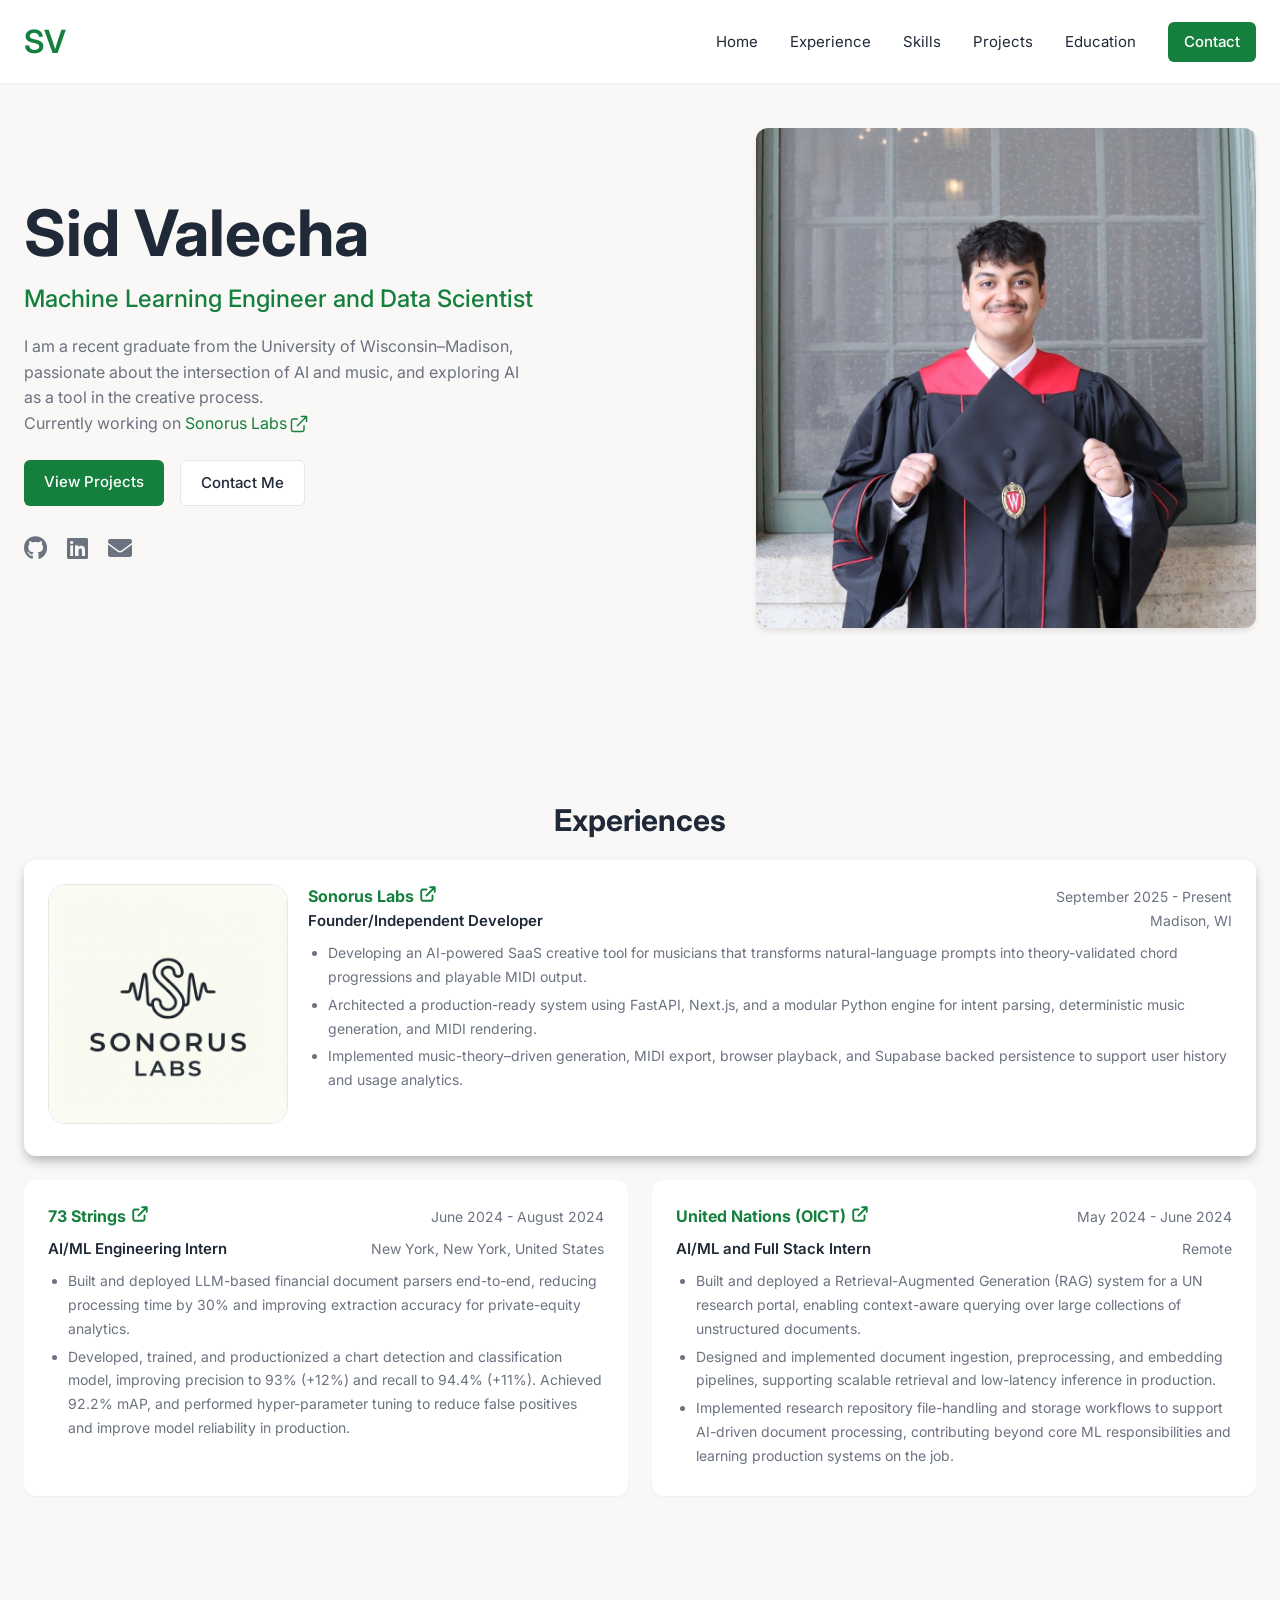
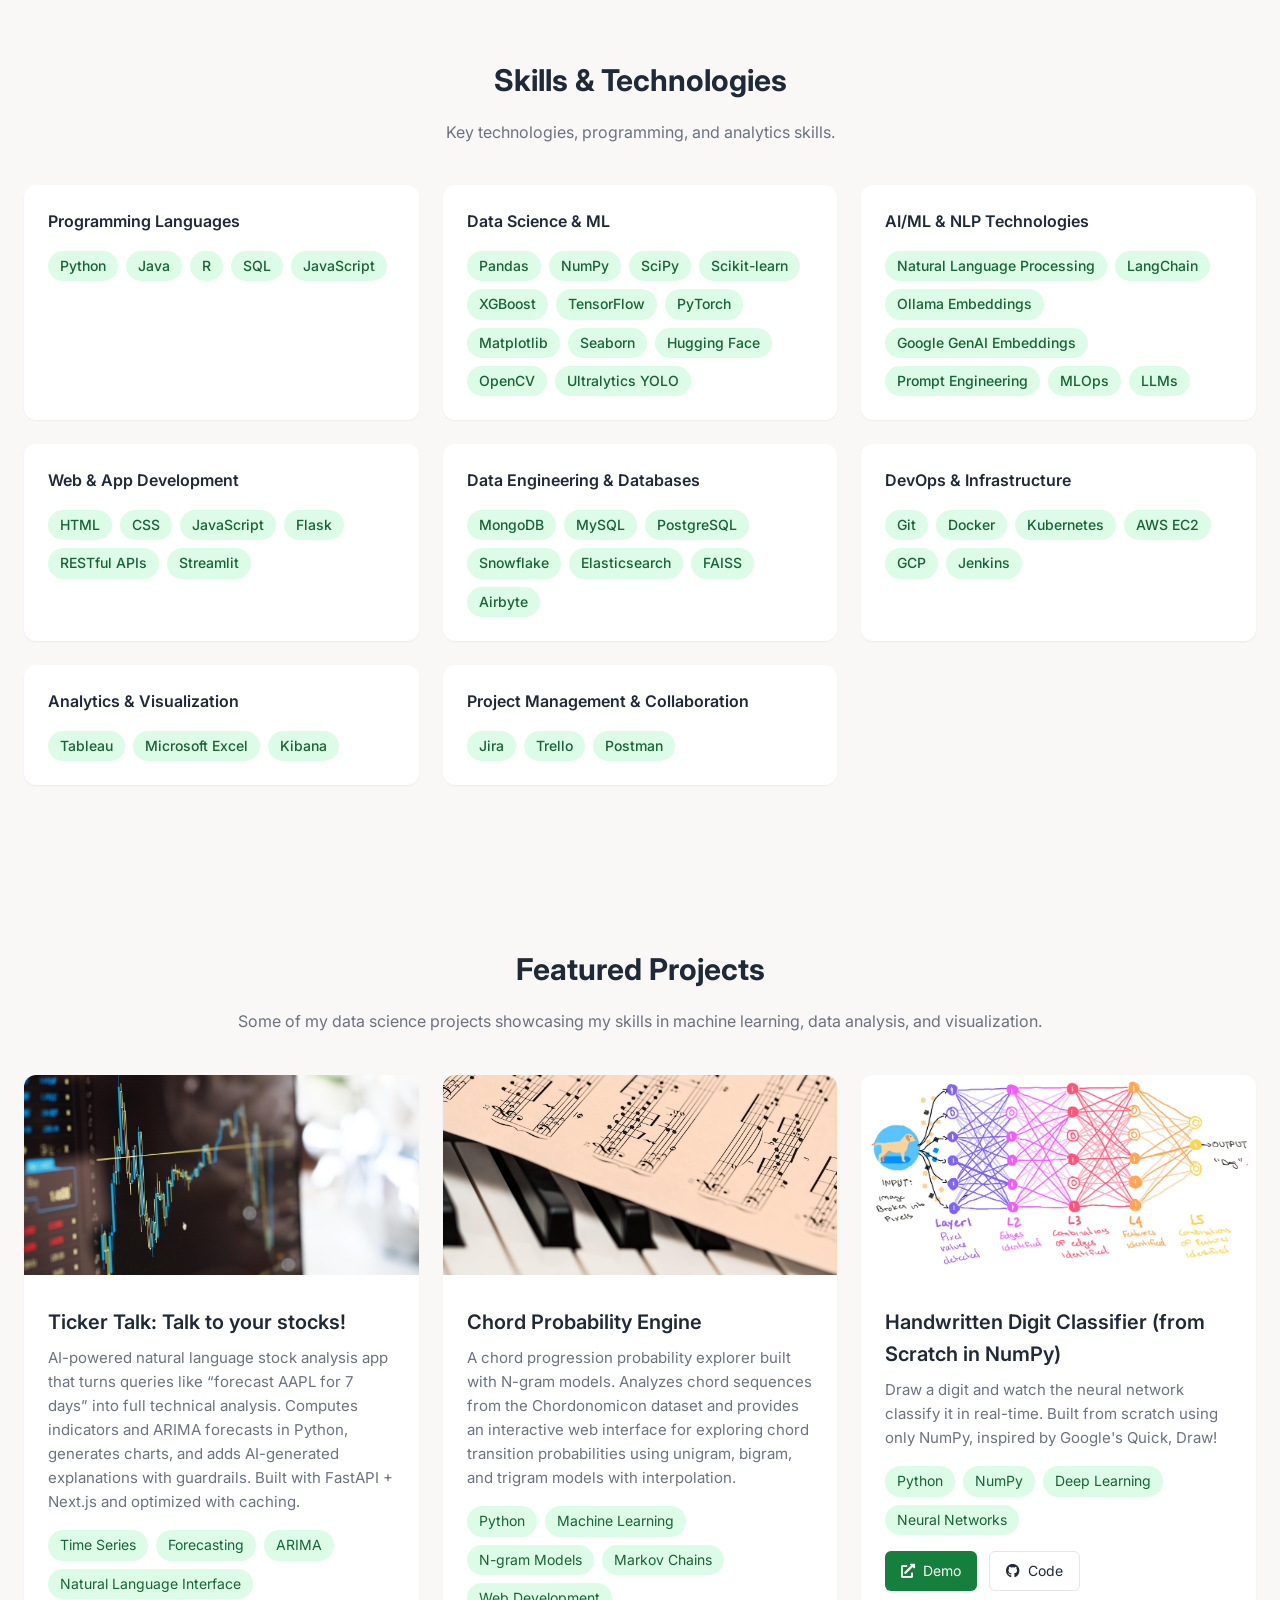
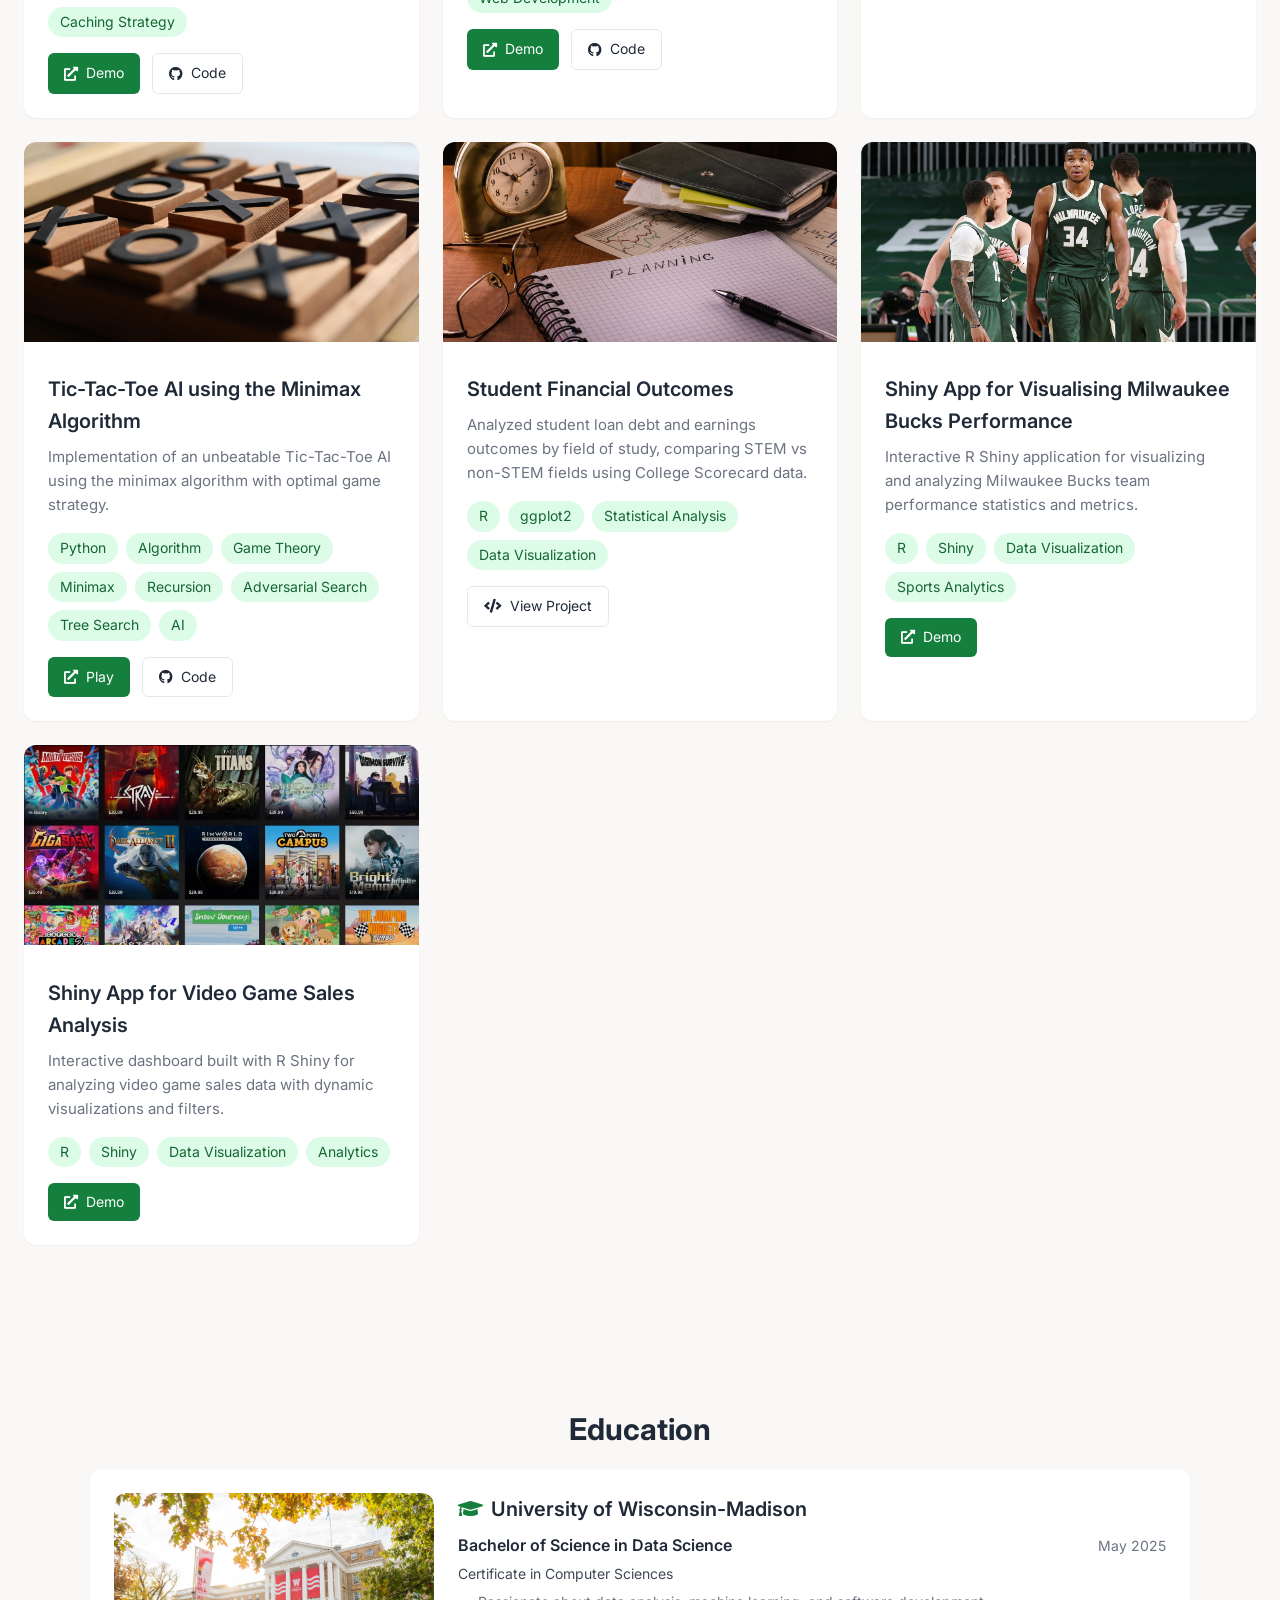
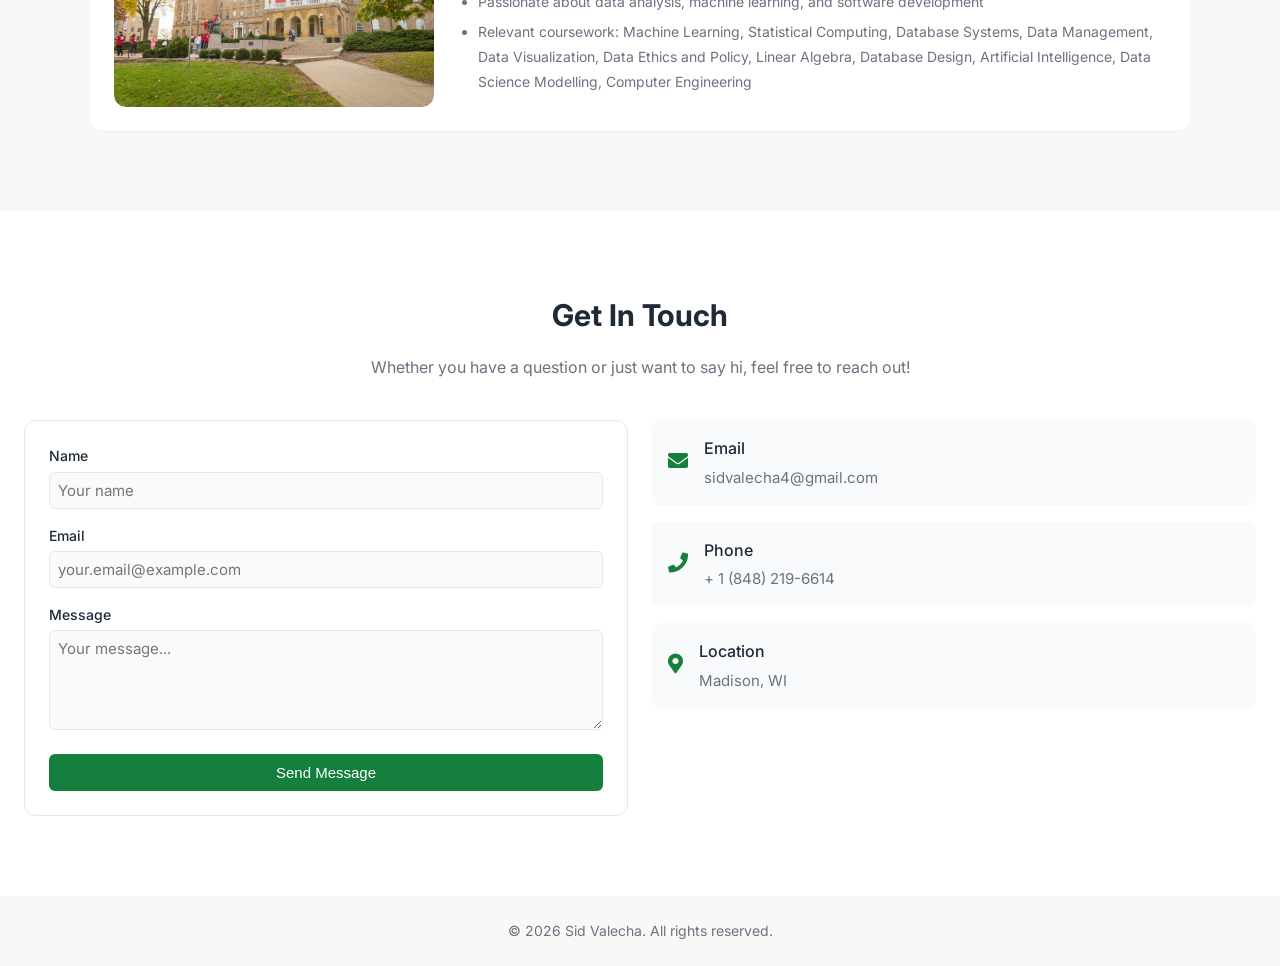
==== commit b3e178aa: "added ticker-talk project" ====
--- a/index.html
+++ b/index.html
@@ -306,6 +306,38 @@
         <!-- Project 1 -->
         <div class="project-card">
           <img
+            src="assets/stock-cover.jpg"
+            alt="Ticker Talk AI-powered stock analysis"
+            class="project-image"
+          />
+          <div class="project-content">
+            <h3 class="project-title">Ticker Talk: Talk to your stocks!</h3>
+            <p class="project-description">
+              AI-powered natural language stock analysis app that turns queries like “forecast AAPL for 7 days” into
+              full technical analysis. Computes indicators and ARIMA forecasts in Python, generates charts,
+              and adds AI-generated explanations with guardrails. Built with FastAPI + Next.js and optimized with caching.
+            </p>
+            <div class="project-tags">
+              <span class="project-tag">Time Series</span>
+              <span class="project-tag">Forecasting</span>
+              <span class="project-tag">ARIMA</span>
+              <span class="project-tag">Natural Language Interface</span>
+              <span class="project-tag">Caching Strategy</span>
+            </div>
+            <div class="project-buttons">
+              <a href="https://sidvalecha.com/ticker-talk" class="btn-demo" target="_blank">
+                <i class="fas fa-external-link-alt"></i> Demo
+              </a>
+              <a href="https://github.com/sid-valecha/ticker-talk" class="btn-code" target="_blank">
+                <i class="fab fa-github"></i> Code
+              </a>
+            </div>
+          </div>
+        </div>
+
+        <!-- Project 2 -->
+        <div class="project-card">
+          <img
             src="assets/chord-probability.jpg"
             alt="Chord Probability Engine"
             class="project-image"
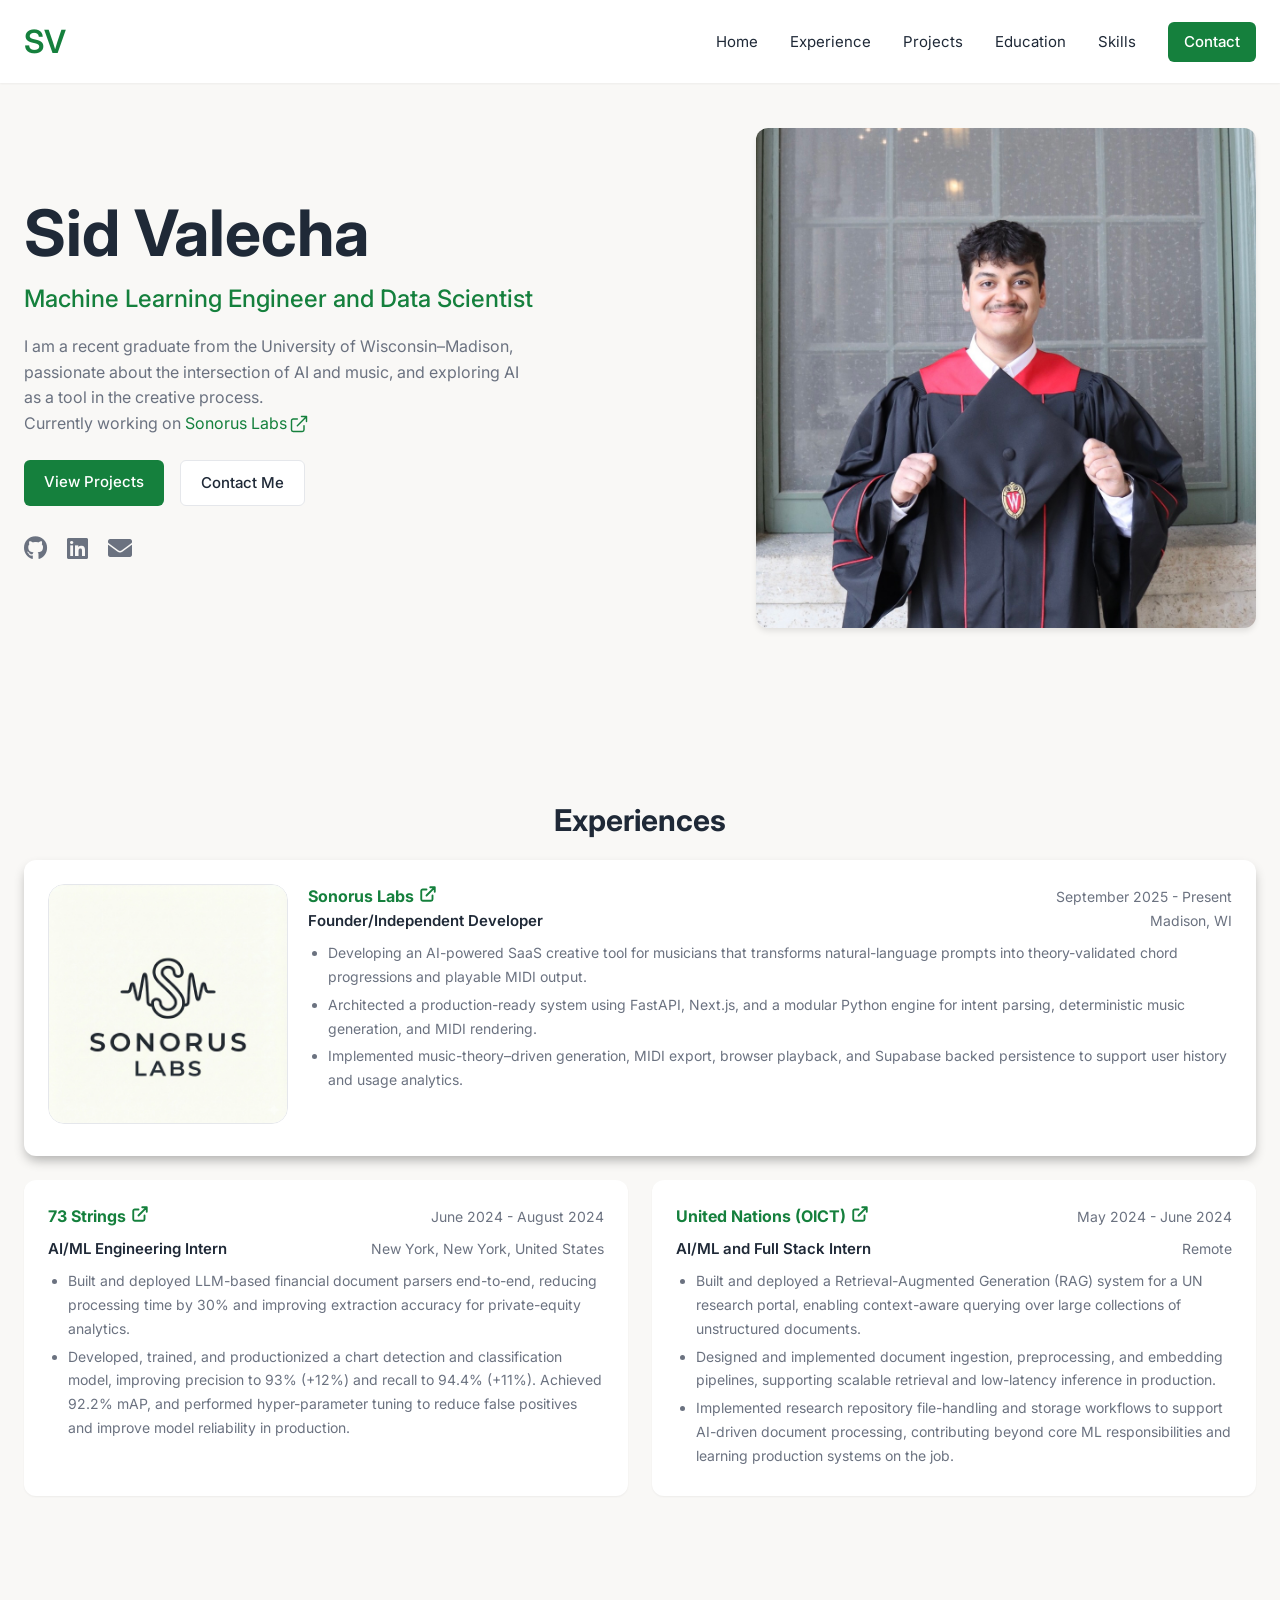
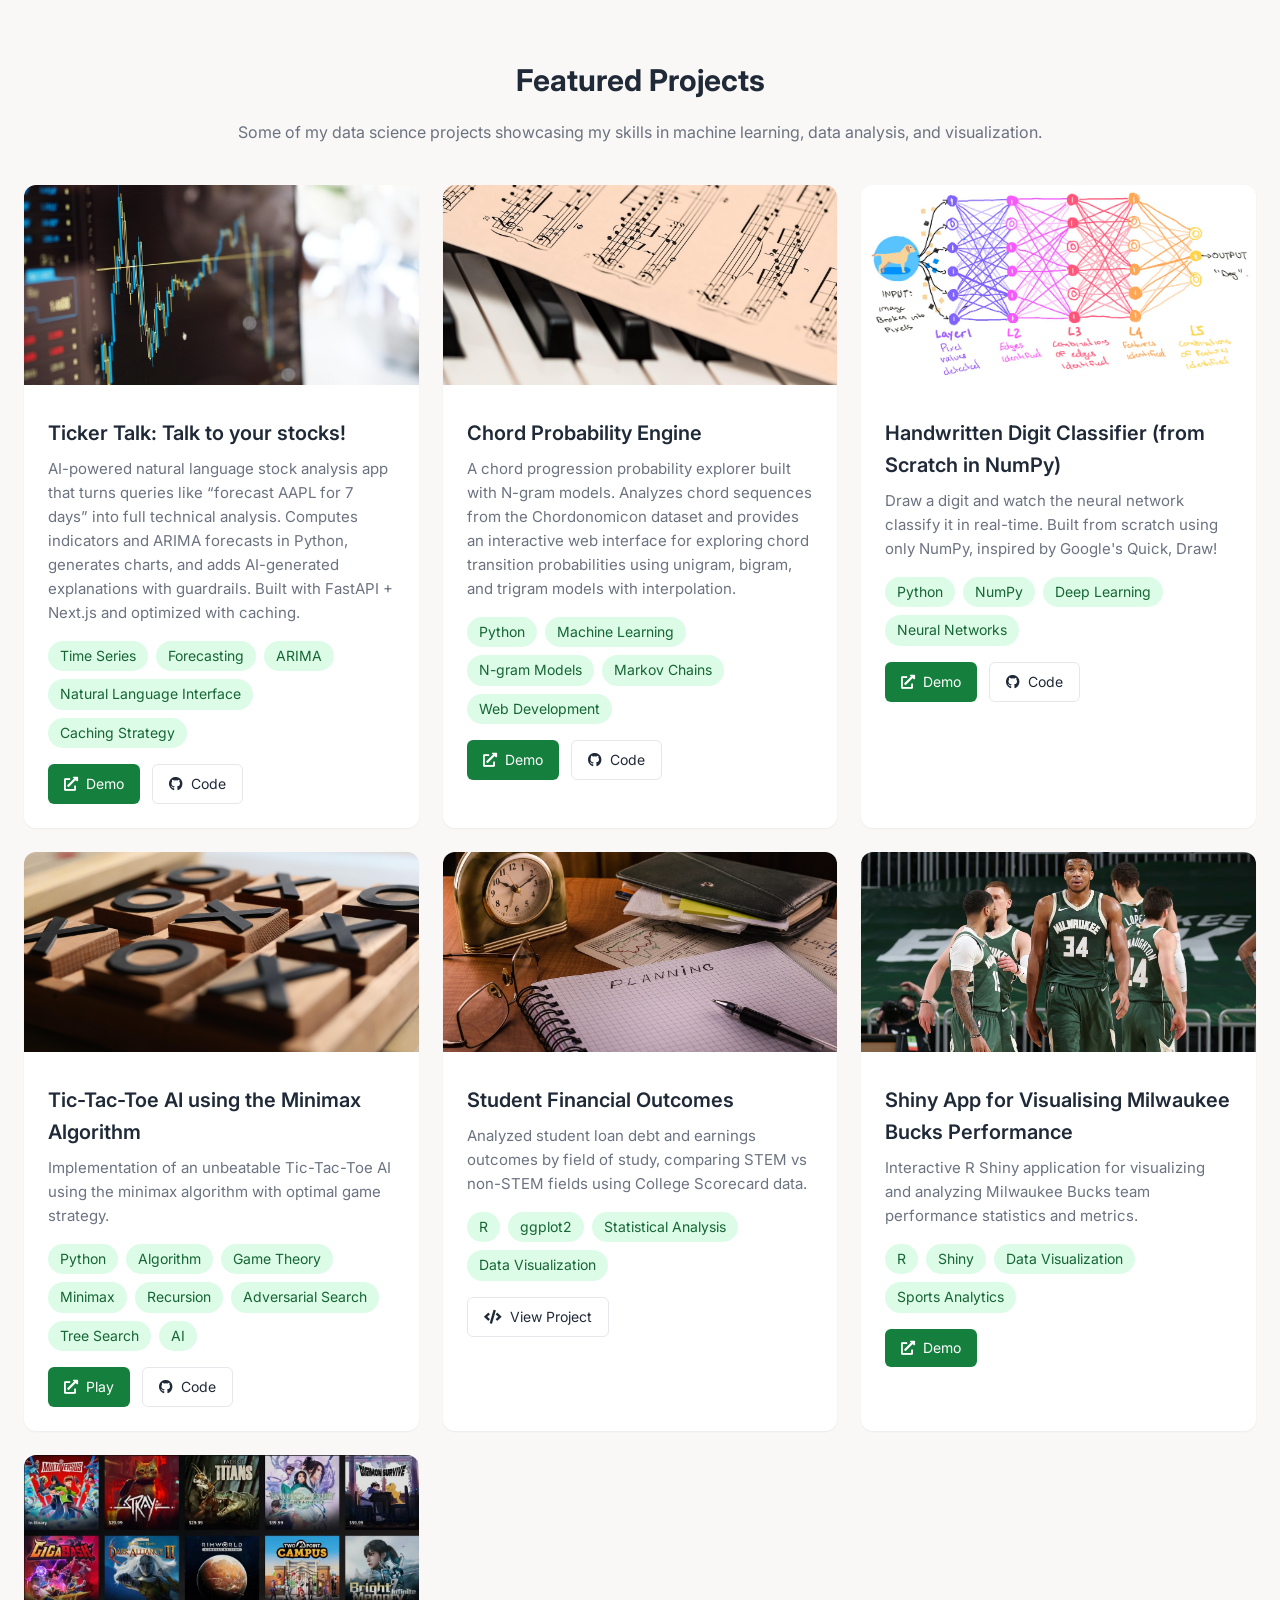
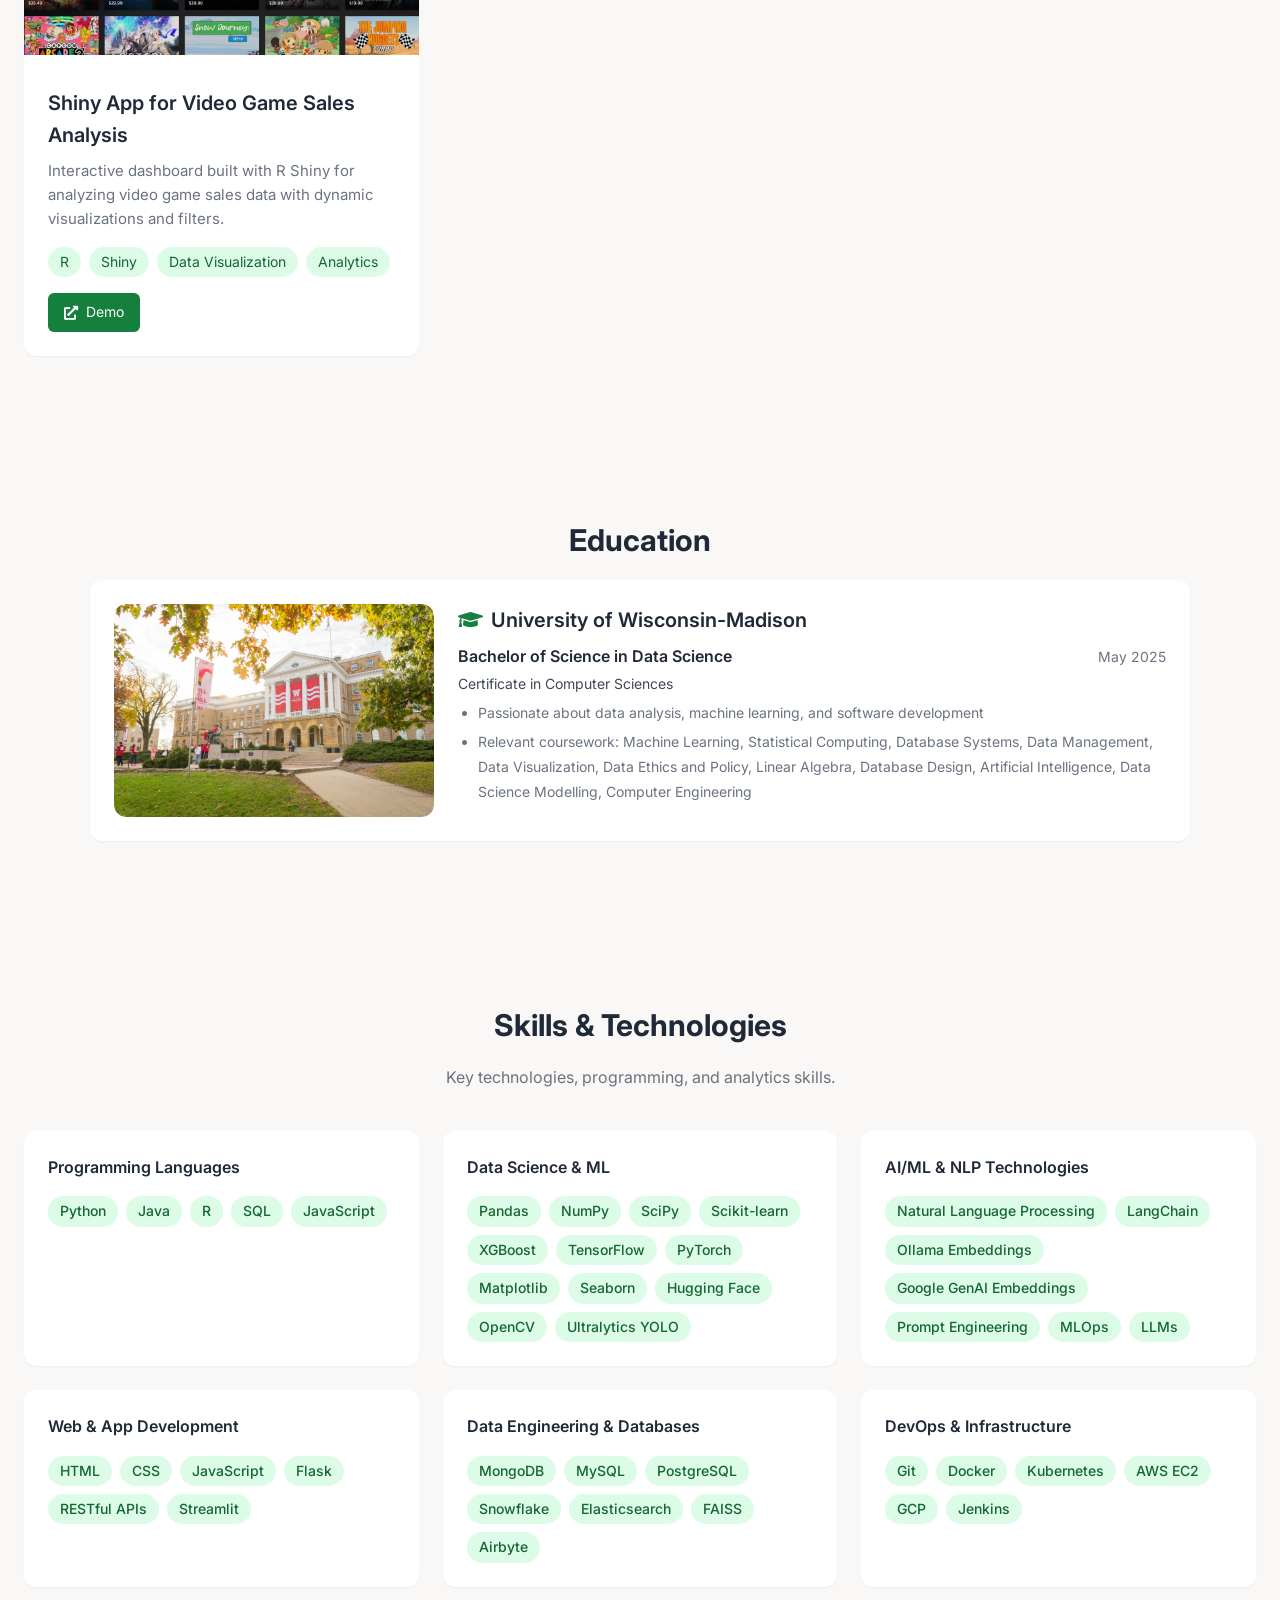
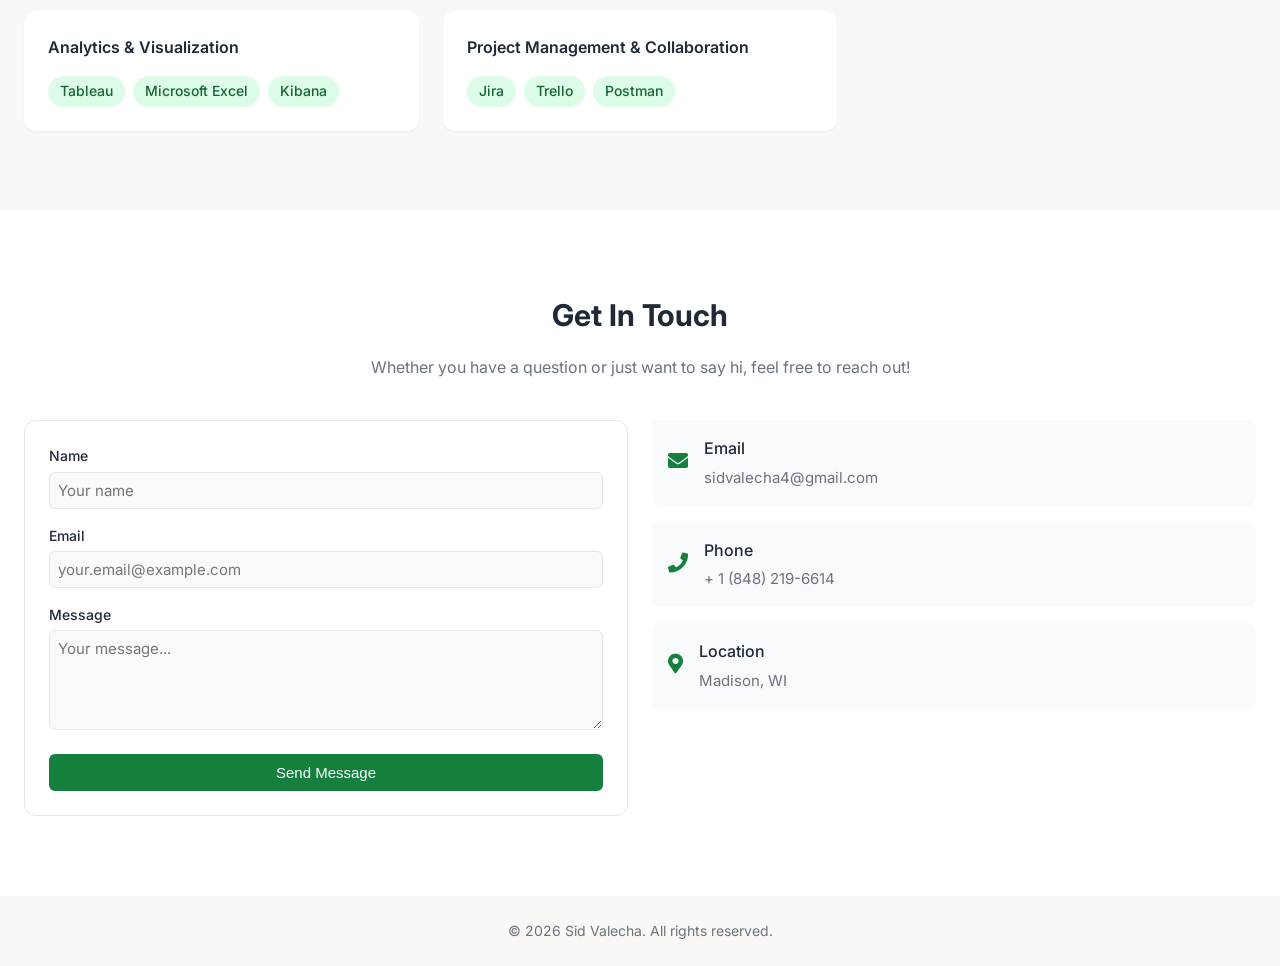
==== commit 5acd7ca0: "reorder sections and simplify mobile nav Reorder nav and page sections to Home/Experience/Projects/E" ====
--- a/index.html
+++ b/index.html
@@ -24,9 +24,9 @@
           <div class="nav-links">
             <a href="#home">Home</a>
             <a href="#experience">Experience</a>
-            <a href="#skills">Skills</a>
             <a href="#projects">Projects</a>
             <a href="#education">Education</a>
+            <a href="#skills">Skills</a>
           </div>
           <a href="#contact" class="hire-me-btn">Contact</a>
         </div>
@@ -177,6 +177,333 @@
 
       </div>
     </section>
+    <!-- Projects Section -->
+    <section id="projects">
+      <h2 class="section-title">Featured Projects</h2>
+      <p class="section-subtitle">
+        Some of my data science projects showcasing my skills in machine learning, data analysis, and visualization.
+      </p>
+
+      <div class="projects-grid">
+        <!-- Project 1 -->
+        <div class="project-card">
+          <img
+            src="assets/stock-cover.jpg"
+            alt="Ticker Talk AI-powered stock analysis"
+            class="project-image"
+          />
+          <div class="project-content">
+            <h3 class="project-title">Ticker Talk: Talk to your stocks!</h3>
+            <p class="project-description">
+              AI-powered natural language stock analysis app that turns queries like “forecast AAPL for 7 days” into
+              full technical analysis. Computes indicators and ARIMA forecasts in Python, generates charts,
+              and adds AI-generated explanations with guardrails. Built with FastAPI + Next.js and optimized with caching.
+            </p>
+            <div class="project-tags">
+              <span class="project-tag">Time Series</span>
+              <span class="project-tag">Forecasting</span>
+              <span class="project-tag">ARIMA</span>
+              <span class="project-tag">Natural Language Interface</span>
+              <span class="project-tag">Caching Strategy</span>
+            </div>
+            <div class="project-buttons">
+              <a href="https://sidvalecha.com/ticker-talk" class="btn-demo" target="_blank">
+                <i class="fas fa-external-link-alt"></i> Demo
+              </a>
+              <a href="https://github.com/sid-valecha/ticker-talk" class="btn-code" target="_blank">
+                <i class="fab fa-github"></i> Code
+              </a>
+            </div>
+          </div>
+        </div>
+
+        <!-- Project 2 -->
+        <div class="project-card">
+          <img
+            src="assets/chord-probability.jpg"
+            alt="Chord Probability Engine"
+            class="project-image"
+          />
+          <div class="project-content">
+            <h3 class="project-title">Chord Probability Engine</h3>
+            <p class="project-description">
+              A chord progression probability explorer built with N-gram models. Analyzes chord sequences from the Chordonomicon dataset and provides an interactive web interface for exploring chord transition probabilities using unigram, bigram, and trigram models with interpolation.
+            </p>
+            <div class="project-tags">
+              <span class="project-tag">Python</span>
+              <span class="project-tag">Machine Learning</span>
+              <span class="project-tag">N-gram Models</span>
+              <span class="project-tag">Markov Chains</span>
+              <span class="project-tag">Web Development</span>
+            </div>
+            <div class="project-buttons">
+              <a href="chord-probabilities/" class="btn-demo" target="_blank">
+                <i class="fas fa-external-link-alt"></i> Demo
+              </a>
+              <a href="https://github.com/sid-valecha/music-chord-probabilities" class="btn-code" target="_blank">
+                <i class="fab fa-github"></i> Code
+              </a>
+            </div>
+          </div>
+        </div>
+
+        <!-- Project 2 -->
+        <div class="project-card">
+          <img
+            src="assets/neural-net-cover.jpeg"
+            alt="Neural Network from Scratch using NumPy"
+            class="project-image"
+          />
+          <div class="project-content">
+            <h3 class="project-title">Handwritten Digit Classifier (from Scratch in NumPy)</h3>
+            <p class="project-description">
+              Draw a digit and watch the neural network classify it in real-time. Built from scratch using only NumPy, inspired by Google's Quick, Draw!
+            </p>
+            <div class="project-tags">
+              <span class="project-tag">Python</span>
+              <span class="project-tag">NumPy</span>
+              <span class="project-tag">Deep Learning</span>
+              <span class="project-tag">Neural Networks</span>
+            </div>
+            <div class="project-buttons">
+              <a href="nn-from-scratch/" class="btn-demo" target="_blank">
+                <i class="fas fa-external-link-alt"></i> Demo
+              </a>
+              <a href="https://github.com/sid-valecha/nn-from-scratch" class="btn-code" target="_blank">
+                <i class="fab fa-github"></i> Code
+              </a>
+            </div>
+          </div>
+        </div>
+
+        <!-- Project 3 -->
+        <div class="project-card">
+          <img
+            src="assets/tictactoe-cover.jpg"
+            alt="Tic-Tac-Toe AI using the Minimax Algorithm"
+            class="project-image"
+          />
+          <div class="project-content">
+            <h3 class="project-title">Tic-Tac-Toe AI using the Minimax Algorithm</h3>
+            <p class="project-description">
+              Implementation of an unbeatable Tic-Tac-Toe AI using the minimax algorithm with optimal game strategy.
+            </p>
+            <div class="project-tags">
+              <span class="project-tag">Python</span>
+              <span class="project-tag">Algorithm</span>
+              <span class="project-tag">Game Theory</span>
+              <span class="project-tag">Minimax</span>
+              <span class="project-tag">Recursion</span>
+              <span class="project-tag">Adversarial Search</span>
+              <span class="project-tag">Tree Search</span>
+              <span class="project-tag">AI</span>
+            </div>
+            <div class="project-buttons">
+              <a href="tictactoe-minimax/" class="btn-demo" target="_blank">
+                <i class="fas fa-external-link-alt"></i> Play
+              </a>
+              <a href="https://github.com/sid-valecha/tictactoe-minimax" class="btn-code" target="_blank">
+                <i class="fab fa-github"></i> Code 
+              </a>
+            </div>
+          </div>
+        </div>
+
+        <!-- Project 4 -->
+        <div class="project-card">
+          <img
+            src="assets/student-outcomes-cover.jpg"
+            alt="Student Financial Outcomes Project"
+            class="project-image"
+          />
+          <div class="project-content">
+            <h3 class="project-title">Student Financial Outcomes</h3>
+            <p class="project-description">
+              Analyzed student loan debt and earnings outcomes by field of study, comparing STEM vs non-STEM fields using College Scorecard data.
+            </p>
+            <div class="project-tags">
+              <span class="project-tag">R</span>
+              <span class="project-tag">ggplot2</span>
+              <span class="project-tag">Statistical Analysis</span>
+              <span class="project-tag">Data Visualization</span>
+            </div>
+            <div class="project-buttons">
+              <a href="projects/student-outcomes/StudentFinancialOutcomes.html" class="btn-code" target="_blank">
+                <i class="fas fa-code"></i> View Project
+              </a>
+            </div>
+          </div>
+        </div>
+
+        <!-- Project 5 -->
+        <div class="project-card">
+          <img
+            src="assets/bucks-cover.avif"
+            alt="Shiny App for Visualising Milwaukee Bucks Performance"
+            class="project-image"
+          />
+          <div class="project-content">
+            <h3 class="project-title">Shiny App for Visualising Milwaukee Bucks Performance</h3>
+            <p class="project-description">
+              Interactive R Shiny application for visualizing and analyzing Milwaukee Bucks team performance statistics and metrics.
+            </p>
+            <div class="project-tags">
+              <span class="project-tag">R</span>
+              <span class="project-tag">Shiny</span>
+              <span class="project-tag">Data Visualization</span>
+              <span class="project-tag">Sports Analytics</span>
+            </div>
+            <div class="project-buttons">
+              <a href="https://sid-valecha.shinyapps.io/project/" class="btn-demo" target="_blank">
+                <i class="fas fa-external-link-alt"></i> Demo
+              </a>
+            </div>
+          </div>
+        </div>
+
+        <!-- Project 6 -->
+        <div class="project-card">
+          <img
+            src="assets/video-game-cover.webp"
+            alt="Shiny App for Video Game Sales Analysis"
+            class="project-image"
+          />
+          <div class="project-content">
+            <h3 class="project-title">Shiny App for Video Game Sales Analysis</h3>
+            <p class="project-description">
+              Interactive dashboard built with R Shiny for analyzing video game sales data with dynamic visualizations and filters.
+            </p>
+            <div class="project-tags">
+              <span class="project-tag">R</span>
+              <span class="project-tag">Shiny</span>
+              <span class="project-tag">Data Visualization</span>
+              <span class="project-tag">Analytics</span>
+            </div>
+            <div class="project-buttons">
+              <a href="https://sid-valecha.shinyapps.io/stat436-hw2-shiny/" class="btn-demo" target="_blank">
+                <i class="fas fa-external-link-alt"></i> Demo
+              </a>
+            </div>
+          </div>
+        </div>
+
+        <!-- Project 7 -->
+        <!-- <div class="project-card">
+          <img
+            src="assets/library-cover.jpg"
+            alt="Library Management System using SQL and Docker"
+            class="project-image"
+          />
+          <div class="project-content">
+            <h3 class="project-title">Library Management System using SQL and Docker</h3>
+            <p class="project-description">
+              Full-stack library management system with SQL database backend, containerized with Docker for easy deployment.
+            </p>
+            <div class="project-tags">
+              <span class="project-tag">SQL</span>
+              <span class="project-tag">Docker</span>
+              <span class="project-tag">Database</span>
+              <span class="project-tag">Backend</span>
+            </div>
+            <div class="project-buttons">
+              <a href="https://github.com/sid-valecha/library-management-system" class="btn-code" target="_blank">
+                <i class="fab fa-github"></i> Code
+              </a>
+            </div>
+          </div>
+        </div> -->
+
+        <!-- Project 8
+        <div class="project-card">
+          <img
+            src="assets/password-cover.jpg"
+            alt="Password Generator with Strength Checker"
+            class="project-image"
+          />
+          <div class="project-content">
+            <h3 class="project-title">Password Generator with Strength Checker</h3>
+            <p class="project-description">
+              Password generator application with machine learning-based strength checker to evaluate password security.
+            </p>
+            <div class="project-tags">
+              <span class="project-tag">Python</span>
+              <span class="project-tag">Machine Learning</span>
+              <span class="project-tag">Security</span>
+              <span class="project-tag">Web App</span>
+            </div>
+            <div class="project-buttons">
+              <a href="https://github.com/sid-valecha/password-gen/tree/strength-checker" class="btn-code" target="_blank">
+                <i class="fab fa-github"></i> Code
+              </a>
+            </div>
+          </div>
+        </div> -->
+
+        <!-- Project 9
+        <div class="project-card">
+          <img
+            src="assets/books-cover.jpg"
+            alt="Analysis of Bestselling Books"
+            class="project-image"
+          />
+          <div class="project-content">
+            <h3 class="project-title">Analysis of Bestselling Books</h3>
+            <p class="project-description">
+              Comprehensive data analysis of bestselling books dataset, exploring trends, patterns, and insights in the publishing industry.
+            </p>
+            <div class="project-tags">
+              <span class="project-tag">Python</span>
+              <span class="project-tag">Data Analysis</span>
+              <span class="project-tag">Data Visualization</span>
+              <span class="project-tag">Pandas</span>
+            </div>
+            <div class="project-buttons">
+              <a href="https://github.com/sid-valecha/bestselling-books-analysis" class="btn-code" target="_blank">
+                <i class="fab fa-github"></i> Code
+              </a>
+            </div>
+          </div>
+        </div>
+      </div> -->
+      
+    </section>
+
+    <!-- Education Section -->
+    <section id="education">
+      <h2 class="section-title">Education</h2>
+
+      <div class="education-grid">
+        <!-- Education -->
+        <div class="education-card">
+          <div class="education-media">
+            <img
+              src="assets/UW_Madison.jpg"
+              alt="University of Wisconsin-Madison campus"
+              class="education-photo"
+            />
+          </div>
+          <div class="education-content">
+            <h3 class="education-header">
+              <span class="education-header-title">
+                <i class="fas fa-graduation-cap"></i>University of Wisconsin-Madison
+              </span>
+            </h3>
+            <div class="education-item">
+              <p class="education-degree">
+                Bachelor of Science in Data Science
+                <span class="education-date">May 2025</span>
+              </p>
+              <p class="education-details">Certificate in Computer Sciences</p>
+              <ul class="education-list">
+                <li>Passionate about data analysis, machine learning, and software development</li>
+                <li>Relevant coursework: Machine Learning, Statistical Computing, Database Systems, Data Management, Data Visualization, Data Ethics and Policy, Linear Algebra, Database Design, Artificial Intelligence, Data Science Modelling, Computer Engineering</li>
+              </ul>
+            </div>
+          </div>
+        </div>
+      </div>
+    </section>
+
     <!-- Skills Section -->
     <section id="skills">
       <h2 class="section-title">Skills & Technologies</h2>
@@ -288,335 +615,6 @@
             <span class="skill-tag">Jira</span>
             <span class="skill-tag">Trello</span>
             <span class="skill-tag">Postman</span>
-          </div>
-        </div>
-      </div>
-    </section>
-
-
-
-    <!-- Projects Section -->
-    <section id="projects">
-      <h2 class="section-title">Featured Projects</h2>
-      <p class="section-subtitle">
-        Some of my data science projects showcasing my skills in machine learning, data analysis, and visualization.
-      </p>
-
-      <div class="projects-grid">
-        <!-- Project 1 -->
-        <div class="project-card">
-          <img
-            src="assets/stock-cover.jpg"
-            alt="Ticker Talk AI-powered stock analysis"
-            class="project-image"
-          />
-          <div class="project-content">
-            <h3 class="project-title">Ticker Talk: Talk to your stocks!</h3>
-            <p class="project-description">
-              AI-powered natural language stock analysis app that turns queries like “forecast AAPL for 7 days” into
-              full technical analysis. Computes indicators and ARIMA forecasts in Python, generates charts,
-              and adds AI-generated explanations with guardrails. Built with FastAPI + Next.js and optimized with caching.
-            </p>
-            <div class="project-tags">
-              <span class="project-tag">Time Series</span>
-              <span class="project-tag">Forecasting</span>
-              <span class="project-tag">ARIMA</span>
-              <span class="project-tag">Natural Language Interface</span>
-              <span class="project-tag">Caching Strategy</span>
-            </div>
-            <div class="project-buttons">
-              <a href="https://sidvalecha.com/ticker-talk" class="btn-demo" target="_blank">
-                <i class="fas fa-external-link-alt"></i> Demo
-              </a>
-              <a href="https://github.com/sid-valecha/ticker-talk" class="btn-code" target="_blank">
-                <i class="fab fa-github"></i> Code
-              </a>
-            </div>
-          </div>
-        </div>
-
-        <!-- Project 2 -->
-        <div class="project-card">
-          <img
-            src="assets/chord-probability.jpg"
-            alt="Chord Probability Engine"
-            class="project-image"
-          />
-          <div class="project-content">
-            <h3 class="project-title">Chord Probability Engine</h3>
-            <p class="project-description">
-              A chord progression probability explorer built with N-gram models. Analyzes chord sequences from the Chordonomicon dataset and provides an interactive web interface for exploring chord transition probabilities using unigram, bigram, and trigram models with interpolation.
-            </p>
-            <div class="project-tags">
-              <span class="project-tag">Python</span>
-              <span class="project-tag">Machine Learning</span>
-              <span class="project-tag">N-gram Models</span>
-              <span class="project-tag">Markov Chains</span>
-              <span class="project-tag">Web Development</span>
-            </div>
-            <div class="project-buttons">
-              <a href="chord-probabilities/" class="btn-demo" target="_blank">
-                <i class="fas fa-external-link-alt"></i> Demo
-              </a>
-              <a href="https://github.com/sid-valecha/music-chord-probabilities" class="btn-code" target="_blank">
-                <i class="fab fa-github"></i> Code
-              </a>
-            </div>
-          </div>
-        </div>
-
-        <!-- Project 2 -->
-        <div class="project-card">
-          <img
-            src="assets/neural-net-cover.jpeg"
-            alt="Neural Network from Scratch using NumPy"
-            class="project-image"
-          />
-          <div class="project-content">
-            <h3 class="project-title">Handwritten Digit Classifier (from Scratch in NumPy)</h3>
-            <p class="project-description">
-              Draw a digit and watch the neural network classify it in real-time. Built from scratch using only NumPy, inspired by Google's Quick, Draw!
-            </p>
-            <div class="project-tags">
-              <span class="project-tag">Python</span>
-              <span class="project-tag">NumPy</span>
-              <span class="project-tag">Deep Learning</span>
-              <span class="project-tag">Neural Networks</span>
-            </div>
-            <div class="project-buttons">
-              <a href="nn-from-scratch/" class="btn-demo" target="_blank">
-                <i class="fas fa-external-link-alt"></i> Demo
-              </a>
-              <a href="https://github.com/sid-valecha/nn-from-scratch" class="btn-code" target="_blank">
-                <i class="fab fa-github"></i> Code
-              </a>
-            </div>
-          </div>
-        </div>
-
-        <!-- Project 3 -->
-        <div class="project-card">
-          <img
-            src="assets/tictactoe-cover.jpg"
-            alt="Tic-Tac-Toe AI using the Minimax Algorithm"
-            class="project-image"
-          />
-          <div class="project-content">
-            <h3 class="project-title">Tic-Tac-Toe AI using the Minimax Algorithm</h3>
-            <p class="project-description">
-              Implementation of an unbeatable Tic-Tac-Toe AI using the minimax algorithm with optimal game strategy.
-            </p>
-            <div class="project-tags">
-              <span class="project-tag">Python</span>
-              <span class="project-tag">Algorithm</span>
-              <span class="project-tag">Game Theory</span>
-              <span class="project-tag">Minimax</span>
-              <span class="project-tag">Recursion</span>
-              <span class="project-tag">Adversarial Search</span>
-              <span class="project-tag">Tree Search</span>
-              <span class="project-tag">AI</span>
-            </div>
-            <div class="project-buttons">
-              <a href="tictactoe-minimax/" class="btn-demo" target="_blank">
-                <i class="fas fa-external-link-alt"></i> Play
-              </a>
-              <a href="https://github.com/sid-valecha/tictactoe-minimax" class="btn-code" target="_blank">
-                <i class="fab fa-github"></i> Code 
-              </a>
-            </div>
-          </div>
-        </div>
-
-        <!-- Project 4 -->
-        <div class="project-card">
-          <img
-            src="assets/student-outcomes-cover.jpg"
-            alt="Student Financial Outcomes Project"
-            class="project-image"
-          />
-          <div class="project-content">
-            <h3 class="project-title">Student Financial Outcomes</h3>
-            <p class="project-description">
-              Analyzed student loan debt and earnings outcomes by field of study, comparing STEM vs non-STEM fields using College Scorecard data.
-            </p>
-            <div class="project-tags">
-              <span class="project-tag">R</span>
-              <span class="project-tag">ggplot2</span>
-              <span class="project-tag">Statistical Analysis</span>
-              <span class="project-tag">Data Visualization</span>
-            </div>
-            <div class="project-buttons">
-              <a href="projects/student-outcomes/StudentFinancialOutcomes.html" class="btn-code" target="_blank">
-                <i class="fas fa-code"></i> View Project
-              </a>
-            </div>
-          </div>
-        </div>
-
-        <!-- Project 5 -->
-        <div class="project-card">
-          <img
-            src="assets/bucks-cover.avif"
-            alt="Shiny App for Visualising Milwaukee Bucks Performance"
-            class="project-image"
-          />
-          <div class="project-content">
-            <h3 class="project-title">Shiny App for Visualising Milwaukee Bucks Performance</h3>
-            <p class="project-description">
-              Interactive R Shiny application for visualizing and analyzing Milwaukee Bucks team performance statistics and metrics.
-            </p>
-            <div class="project-tags">
-              <span class="project-tag">R</span>
-              <span class="project-tag">Shiny</span>
-              <span class="project-tag">Data Visualization</span>
-              <span class="project-tag">Sports Analytics</span>
-            </div>
-            <div class="project-buttons">
-              <a href="https://sid-valecha.shinyapps.io/project/" class="btn-demo" target="_blank">
-                <i class="fas fa-external-link-alt"></i> Demo
-              </a>
-            </div>
-          </div>
-        </div>
-
-        <!-- Project 6 -->
-        <div class="project-card">
-          <img
-            src="assets/video-game-cover.webp"
-            alt="Shiny App for Video Game Sales Analysis"
-            class="project-image"
-          />
-          <div class="project-content">
-            <h3 class="project-title">Shiny App for Video Game Sales Analysis</h3>
-            <p class="project-description">
-              Interactive dashboard built with R Shiny for analyzing video game sales data with dynamic visualizations and filters.
-            </p>
-            <div class="project-tags">
-              <span class="project-tag">R</span>
-              <span class="project-tag">Shiny</span>
-              <span class="project-tag">Data Visualization</span>
-              <span class="project-tag">Analytics</span>
-            </div>
-            <div class="project-buttons">
-              <a href="https://sid-valecha.shinyapps.io/stat436-hw2-shiny/" class="btn-demo" target="_blank">
-                <i class="fas fa-external-link-alt"></i> Demo
-              </a>
-            </div>
-          </div>
-        </div>
-
-        <!-- Project 7 -->
-        <!-- <div class="project-card">
-          <img
-            src="assets/library-cover.jpg"
-            alt="Library Management System using SQL and Docker"
-            class="project-image"
-          />
-          <div class="project-content">
-            <h3 class="project-title">Library Management System using SQL and Docker</h3>
-            <p class="project-description">
-              Full-stack library management system with SQL database backend, containerized with Docker for easy deployment.
-            </p>
-            <div class="project-tags">
-              <span class="project-tag">SQL</span>
-              <span class="project-tag">Docker</span>
-              <span class="project-tag">Database</span>
-              <span class="project-tag">Backend</span>
-            </div>
-            <div class="project-buttons">
-              <a href="https://github.com/sid-valecha/library-management-system" class="btn-code" target="_blank">
-                <i class="fab fa-github"></i> Code
-              </a>
-            </div>
-          </div>
-        </div> -->
-
-        <!-- Project 8
-        <div class="project-card">
-          <img
-            src="assets/password-cover.jpg"
-            alt="Password Generator with Strength Checker"
-            class="project-image"
-          />
-          <div class="project-content">
-            <h3 class="project-title">Password Generator with Strength Checker</h3>
-            <p class="project-description">
-              Password generator application with machine learning-based strength checker to evaluate password security.
-            </p>
-            <div class="project-tags">
-              <span class="project-tag">Python</span>
-              <span class="project-tag">Machine Learning</span>
-              <span class="project-tag">Security</span>
-              <span class="project-tag">Web App</span>
-            </div>
-            <div class="project-buttons">
-              <a href="https://github.com/sid-valecha/password-gen/tree/strength-checker" class="btn-code" target="_blank">
-                <i class="fab fa-github"></i> Code
-              </a>
-            </div>
-          </div>
-        </div> -->
-
-        <!-- Project 9
-        <div class="project-card">
-          <img
-            src="assets/books-cover.jpg"
-            alt="Analysis of Bestselling Books"
-            class="project-image"
-          />
-          <div class="project-content">
-            <h3 class="project-title">Analysis of Bestselling Books</h3>
-            <p class="project-description">
-              Comprehensive data analysis of bestselling books dataset, exploring trends, patterns, and insights in the publishing industry.
-            </p>
-            <div class="project-tags">
-              <span class="project-tag">Python</span>
-              <span class="project-tag">Data Analysis</span>
-              <span class="project-tag">Data Visualization</span>
-              <span class="project-tag">Pandas</span>
-            </div>
-            <div class="project-buttons">
-              <a href="https://github.com/sid-valecha/bestselling-books-analysis" class="btn-code" target="_blank">
-                <i class="fab fa-github"></i> Code
-              </a>
-            </div>
-          </div>
-        </div>
-      </div> -->
-      
-    </section>
-
-    <!-- Education Section -->
-    <section id="education">
-      <h2 class="section-title">Education</h2>
-
-      <div class="education-grid">
-        <!-- Education -->
-        <div class="education-card">
-          <div class="education-media">
-            <img
-              src="assets/UW_Madison.jpg"
-              alt="University of Wisconsin-Madison campus"
-              class="education-photo"
-            />
-          </div>
-          <div class="education-content">
-            <h3 class="education-header">
-              <span class="education-header-title">
-                <i class="fas fa-graduation-cap"></i>University of Wisconsin-Madison
-              </span>
-            </h3>
-            <div class="education-item">
-              <p class="education-degree">
-                Bachelor of Science in Data Science
-                <span class="education-date">May 2025</span>
-              </p>
-              <p class="education-details">Certificate in Computer Sciences</p>
-              <ul class="education-list">
-                <li>Passionate about data analysis, machine learning, and software development</li>
-                <li>Relevant coursework: Machine Learning, Statistical Computing, Database Systems, Data Management, Data Visualization, Data Ethics and Policy, Linear Algebra, Database Design, Artificial Intelligence, Data Science Modelling, Computer Engineering</li>
-              </ul>
-            </div>
           </div>
         </div>
       </div>
--- a/style.css
+++ b/style.css
@@ -773,17 +773,8 @@
 
 /* Responsive Design */
 @media (max-width: 767px) {
-  .nav-right {
-    gap: 1rem;
-  }
-
   .nav-links {
-    display: flex;
-    gap: 0.75rem;
-  }
-
-  .nav-links a {
-    font-size: 0.8rem;
+    display: none;
   }
 
   .experience-header,
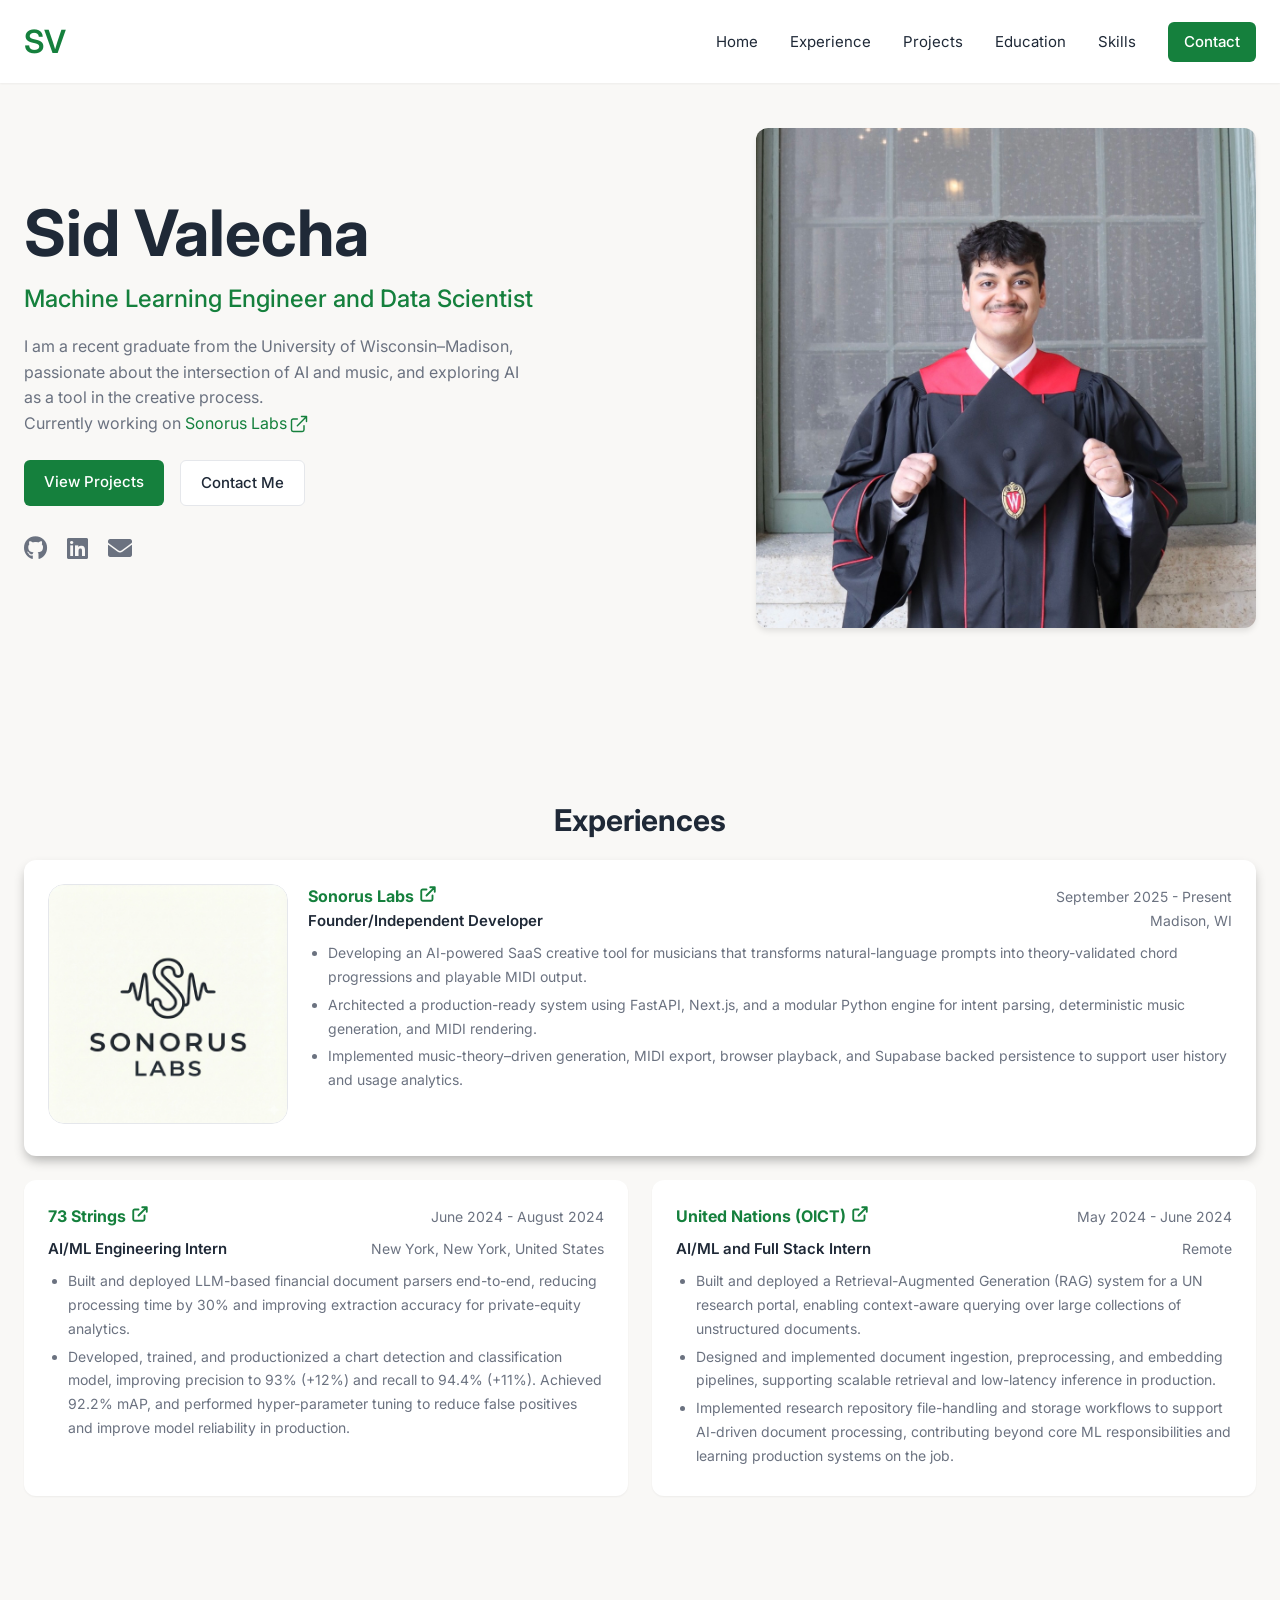
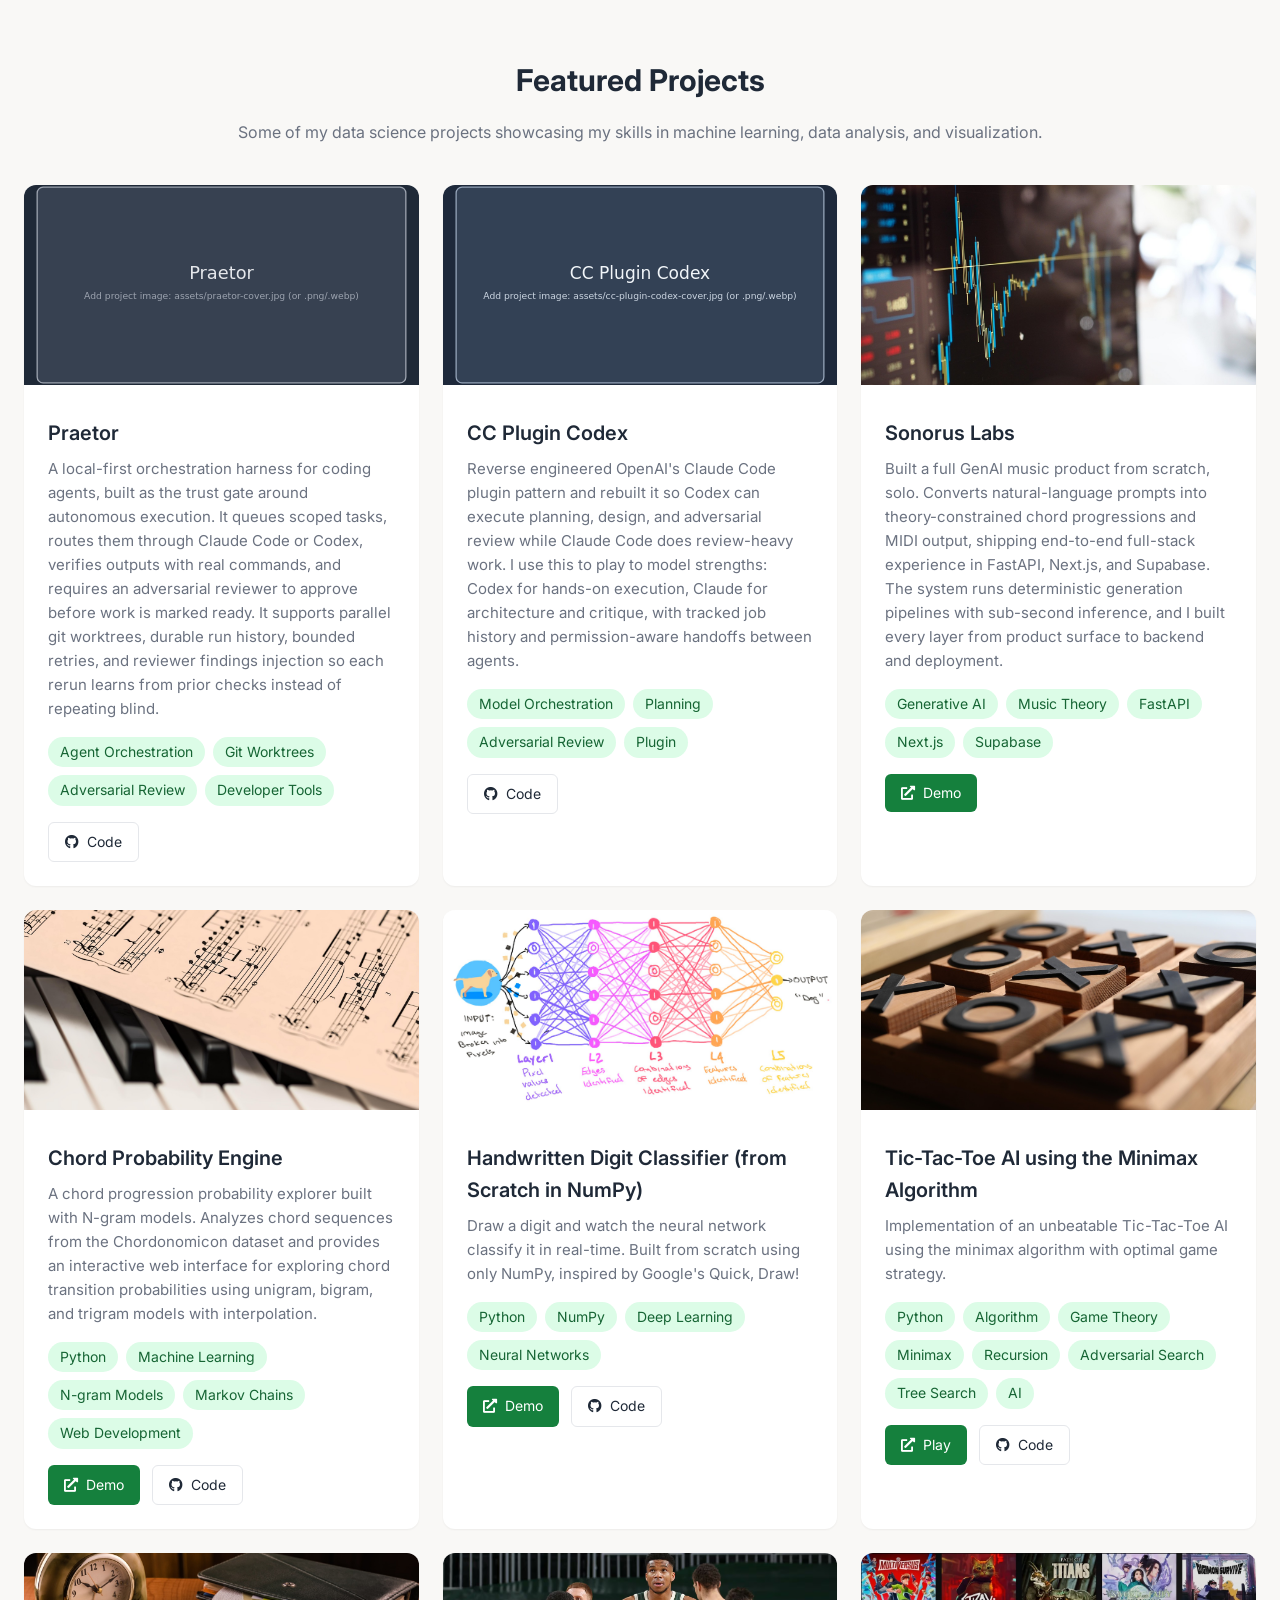
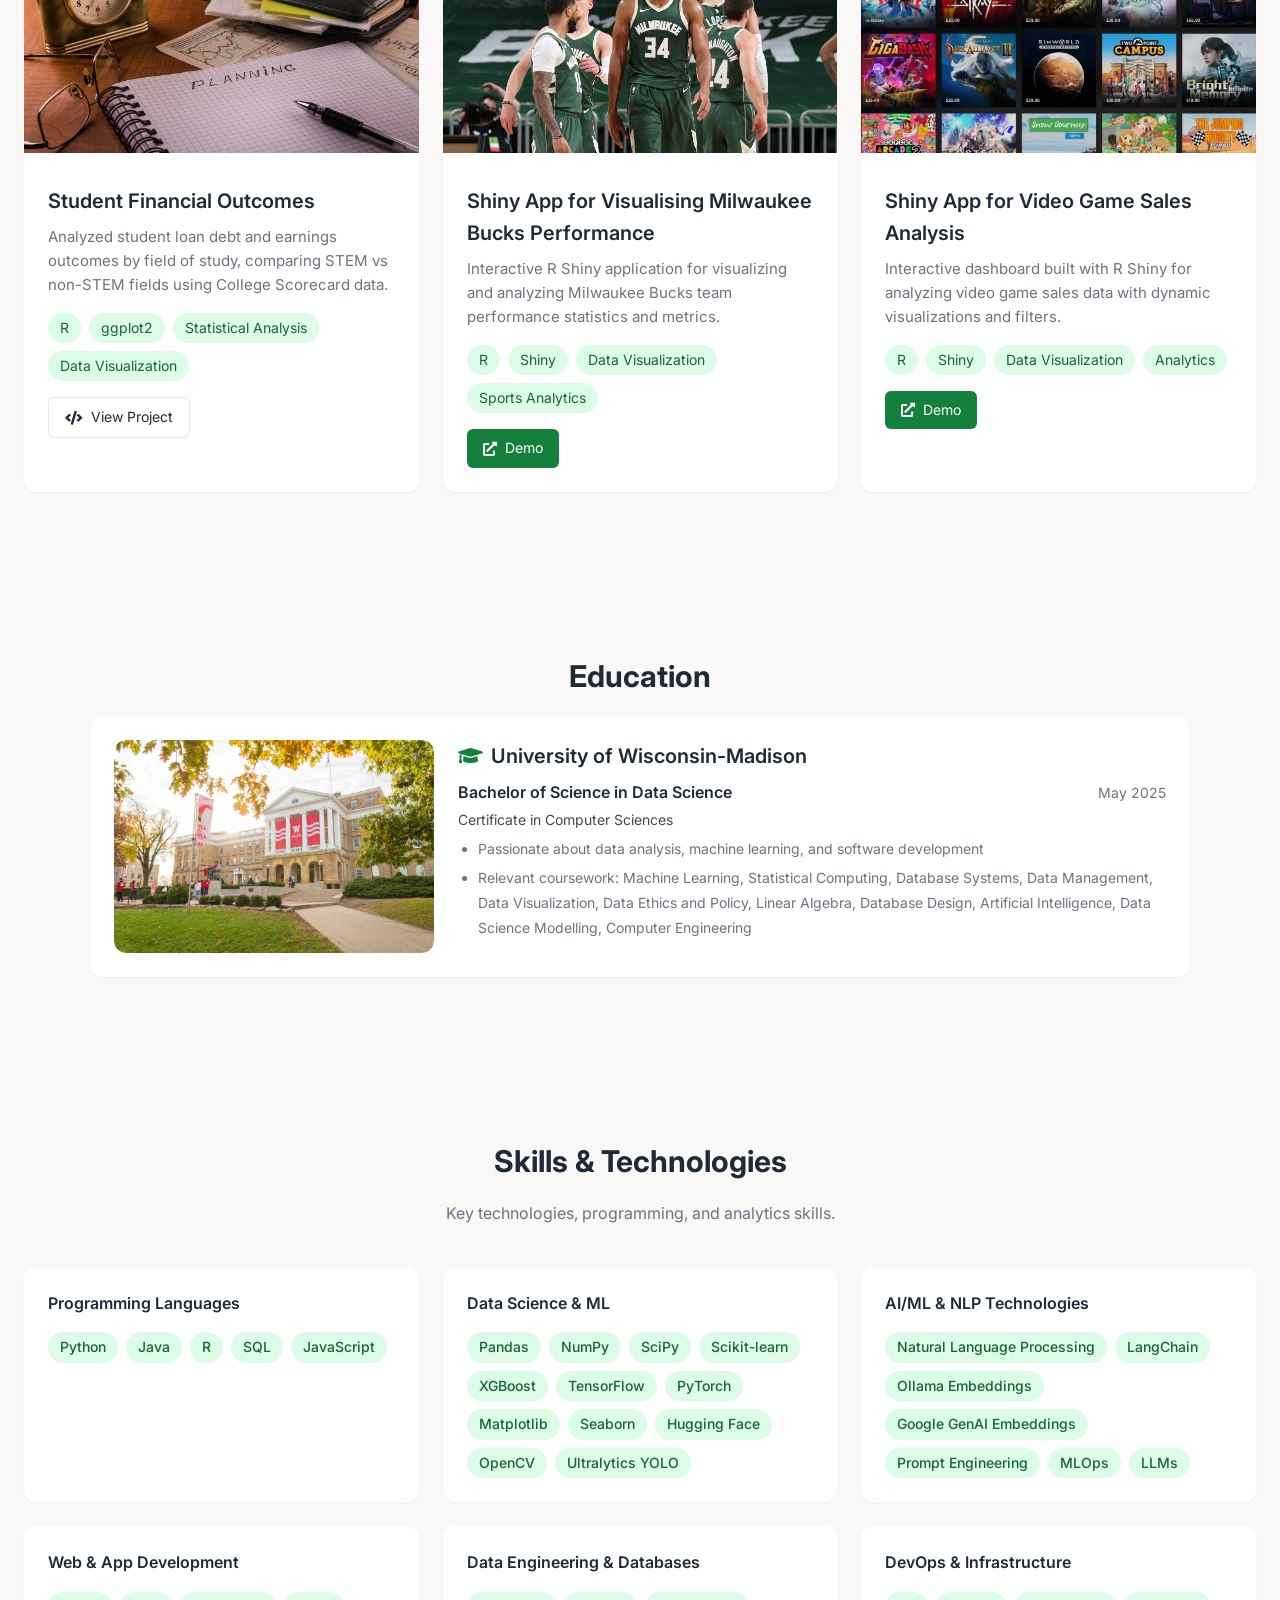
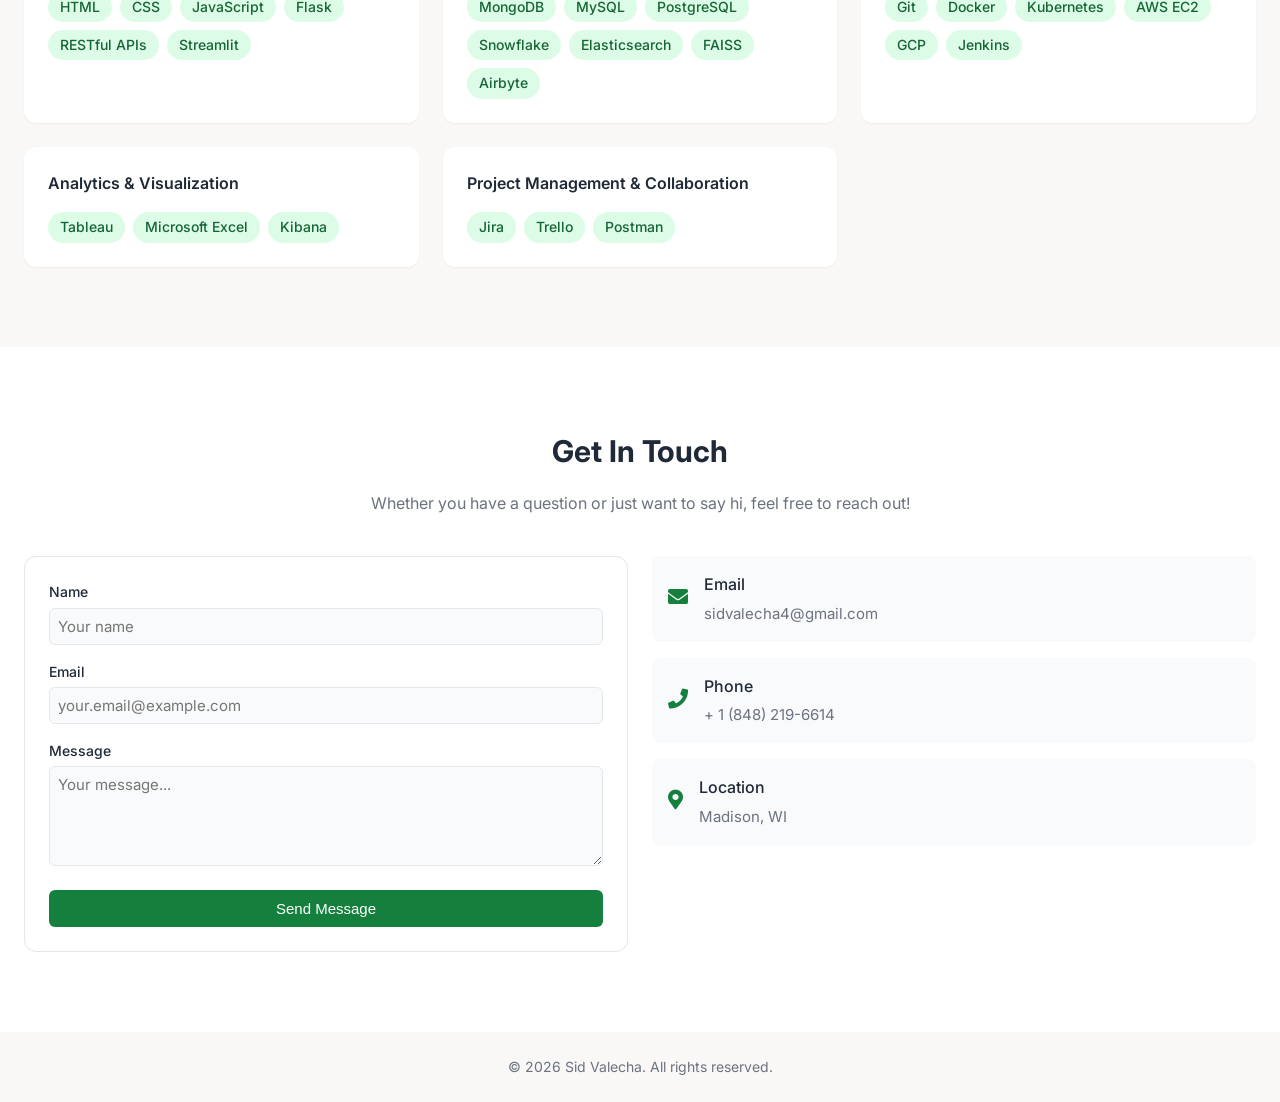
==== commit 2c054d14: "Update projects section with Praetor and CC Plugin Codex" ====
--- a/index.html
+++ b/index.html
@@ -188,30 +188,87 @@
         <!-- Project 1 -->
         <div class="project-card">
           <img
+            src="assets/praetor-cover.svg"
+            alt="Praetor generic coding harness"
+            class="project-image"
+          />
+          <div class="project-content">
+            <h3 class="project-title">Praetor</h3>
+            <p class="project-description">
+              A local-first orchestration harness for coding agents, built as the trust gate around autonomous execution.
+              It queues scoped tasks, routes them through Claude Code or Codex, verifies outputs with real commands,
+              and requires an adversarial reviewer to approve before work is marked ready.
+              It supports parallel git worktrees, durable run history, bounded retries, and reviewer findings injection
+              so each rerun learns from prior checks instead of repeating blind.
+            </p>
+            <div class="project-tags">
+              <span class="project-tag">Agent Orchestration</span>
+              <span class="project-tag">Git Worktrees</span>
+              <span class="project-tag">Adversarial Review</span>
+              <span class="project-tag">Developer Tools</span>
+            </div>
+            <div class="project-buttons">
+              <a href="https://github.com/sid-valecha/praetor" class="btn-code" target="_blank">
+                <i class="fab fa-github"></i> Code
+              </a>
+            </div>
+          </div>
+        </div>
+
+        <!-- Project 2 -->
+        <div class="project-card">
+          <img
+            src="assets/cc-plugin-codex-cover.svg"
+            alt="Claude Code plugin for Codex"
+            class="project-image"
+          />
+          <div class="project-content">
+            <h3 class="project-title">CC Plugin Codex</h3>
+            <p class="project-description">
+              Reverse engineered OpenAI's Claude Code plugin pattern and rebuilt it so Codex can execute planning,
+              design, and adversarial review while Claude Code does review-heavy work.
+              I use this to play to model strengths: Codex for hands-on execution, Claude for architecture and critique,
+              with tracked job history and permission-aware handoffs between agents.
+            </p>
+            <div class="project-tags">
+              <span class="project-tag">Model Orchestration</span>
+              <span class="project-tag">Planning</span>
+              <span class="project-tag">Adversarial Review</span>
+              <span class="project-tag">Plugin</span>
+            </div>
+            <div class="project-buttons">
+              <a href="https://github.com/sid-valecha/cc-plugin-codex" class="btn-code" target="_blank">
+                <i class="fab fa-github"></i> Code
+              </a>
+            </div>
+          </div>
+        </div>
+
+        <!-- Project 3 -->
+        <div class="project-card">
+          <img
             src="assets/stock-cover.jpg"
-            alt="Ticker Talk AI-powered stock analysis"
-            class="project-image"
-          />
-          <div class="project-content">
-            <h3 class="project-title">Ticker Talk: Talk to your stocks!</h3>
-            <p class="project-description">
-              AI-powered natural language stock analysis app that turns queries like “forecast AAPL for 7 days” into
-              full technical analysis. Computes indicators and ARIMA forecasts in Python, generates charts,
-              and adds AI-generated explanations with guardrails. Built with FastAPI + Next.js and optimized with caching.
-            </p>
-            <div class="project-tags">
-              <span class="project-tag">Time Series</span>
-              <span class="project-tag">Forecasting</span>
-              <span class="project-tag">ARIMA</span>
-              <span class="project-tag">Natural Language Interface</span>
-              <span class="project-tag">Caching Strategy</span>
-            </div>
-            <div class="project-buttons">
-              <a href="https://sidvalecha.com/ticker-talk" class="btn-demo" target="_blank">
+            alt="Sonorus Labs AI-powered music assistant"
+            class="project-image"
+          />
+          <div class="project-content">
+            <h3 class="project-title">Sonorus Labs</h3>
+            <p class="project-description">
+              Built a full GenAI music product from scratch, solo.
+              Converts natural-language prompts into theory-constrained chord progressions and MIDI output,
+              shipping end-to-end full-stack experience in FastAPI, Next.js, and Supabase.
+              The system runs deterministic generation pipelines with sub-second inference, and I built every layer from product surface to backend and deployment.
+            </p>
+            <div class="project-tags">
+              <span class="project-tag">Generative AI</span>
+              <span class="project-tag">Music Theory</span>
+              <span class="project-tag">FastAPI</span>
+              <span class="project-tag">Next.js</span>
+              <span class="project-tag">Supabase</span>
+            </div>
+            <div class="project-buttons">
+              <a href="https://sonorus-labs.com" class="btn-demo" target="_blank">
                 <i class="fas fa-external-link-alt"></i> Demo
-              </a>
-              <a href="https://github.com/sid-valecha/ticker-talk" class="btn-code" target="_blank">
-                <i class="fab fa-github"></i> Code
               </a>
             </div>
           </div>
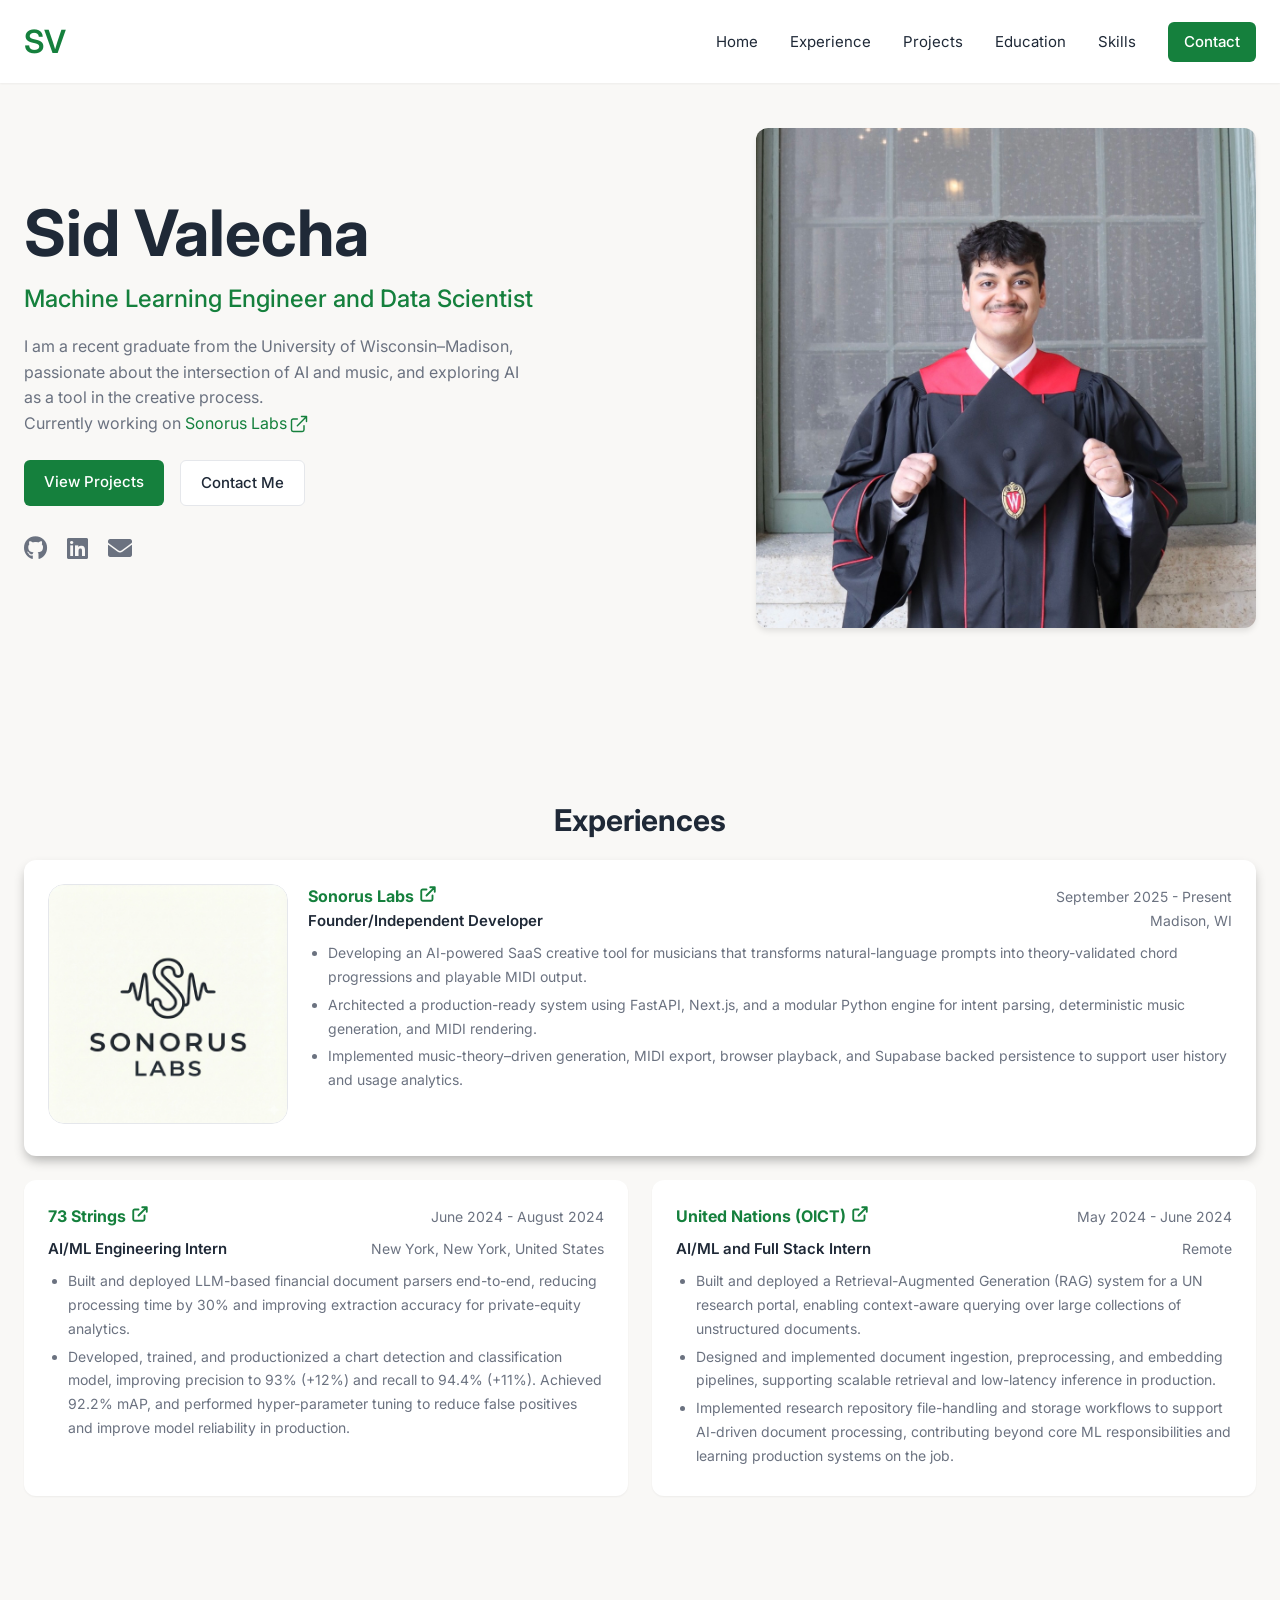
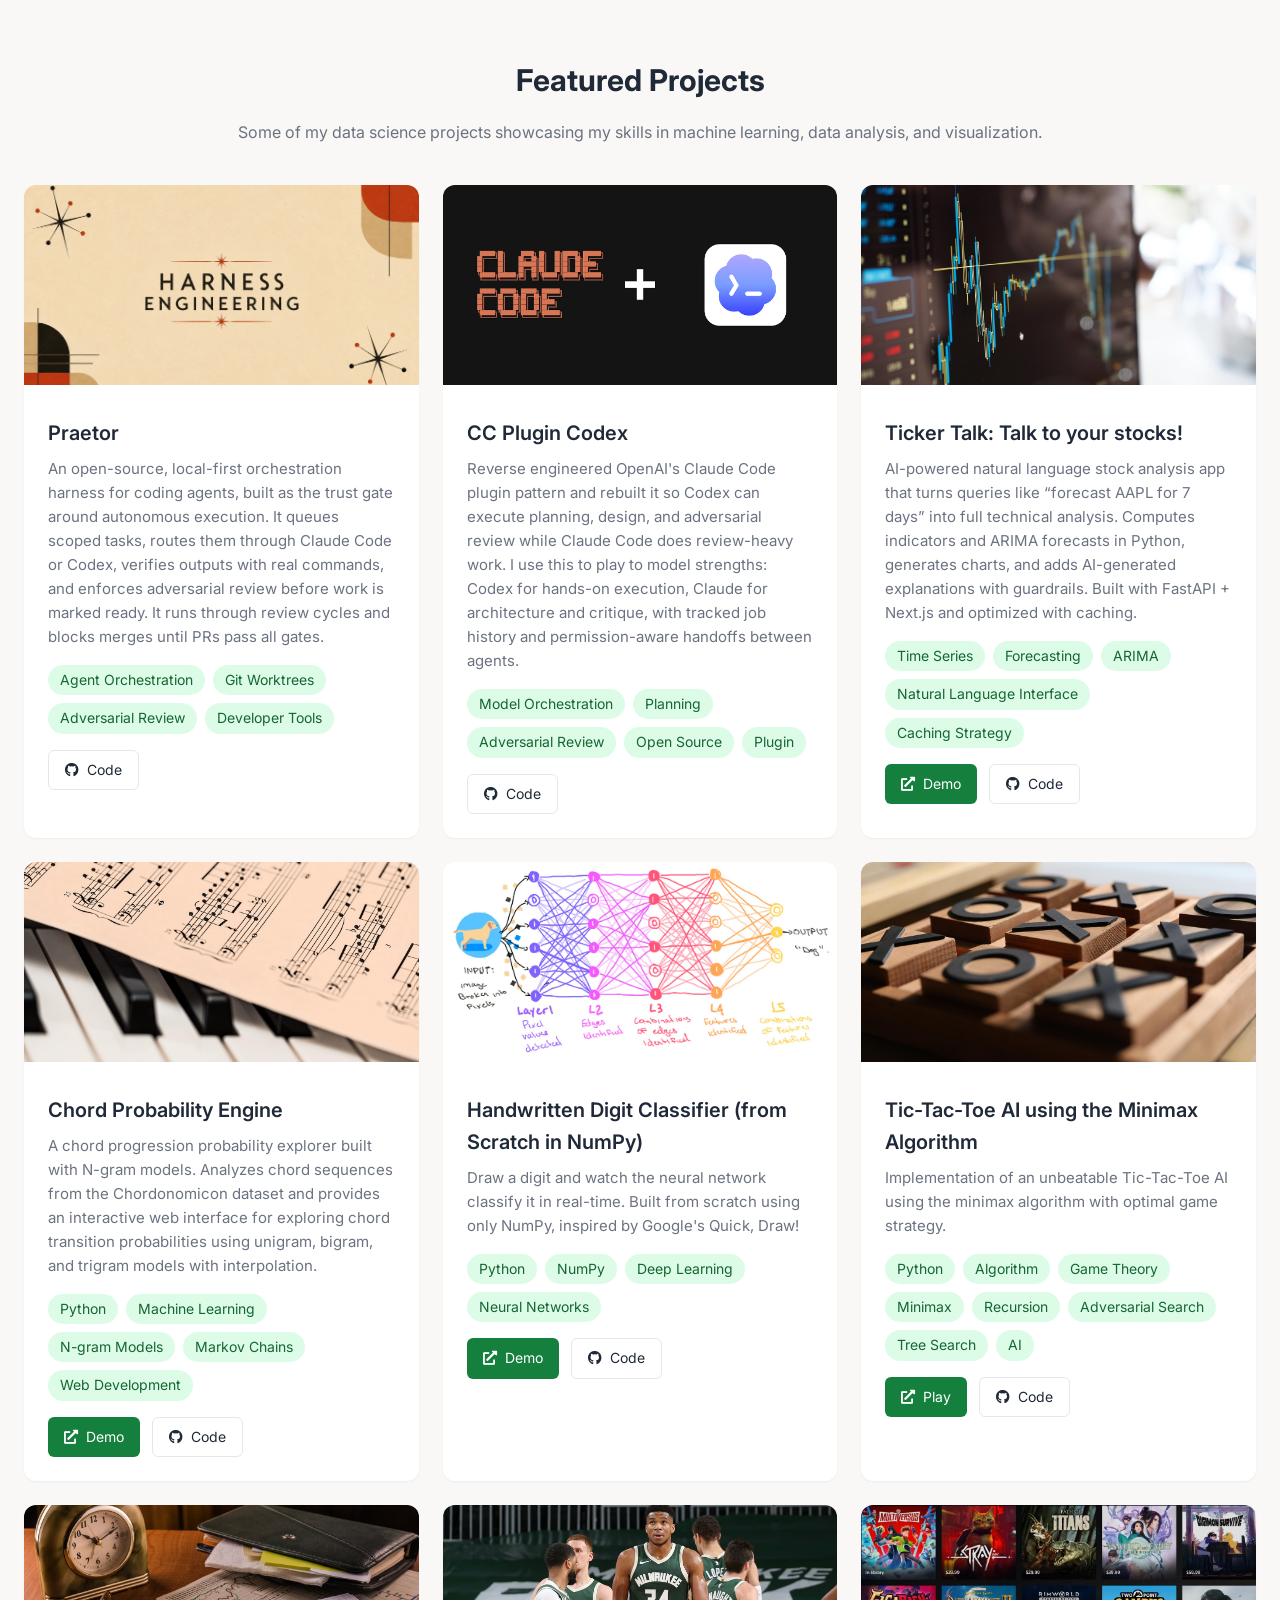
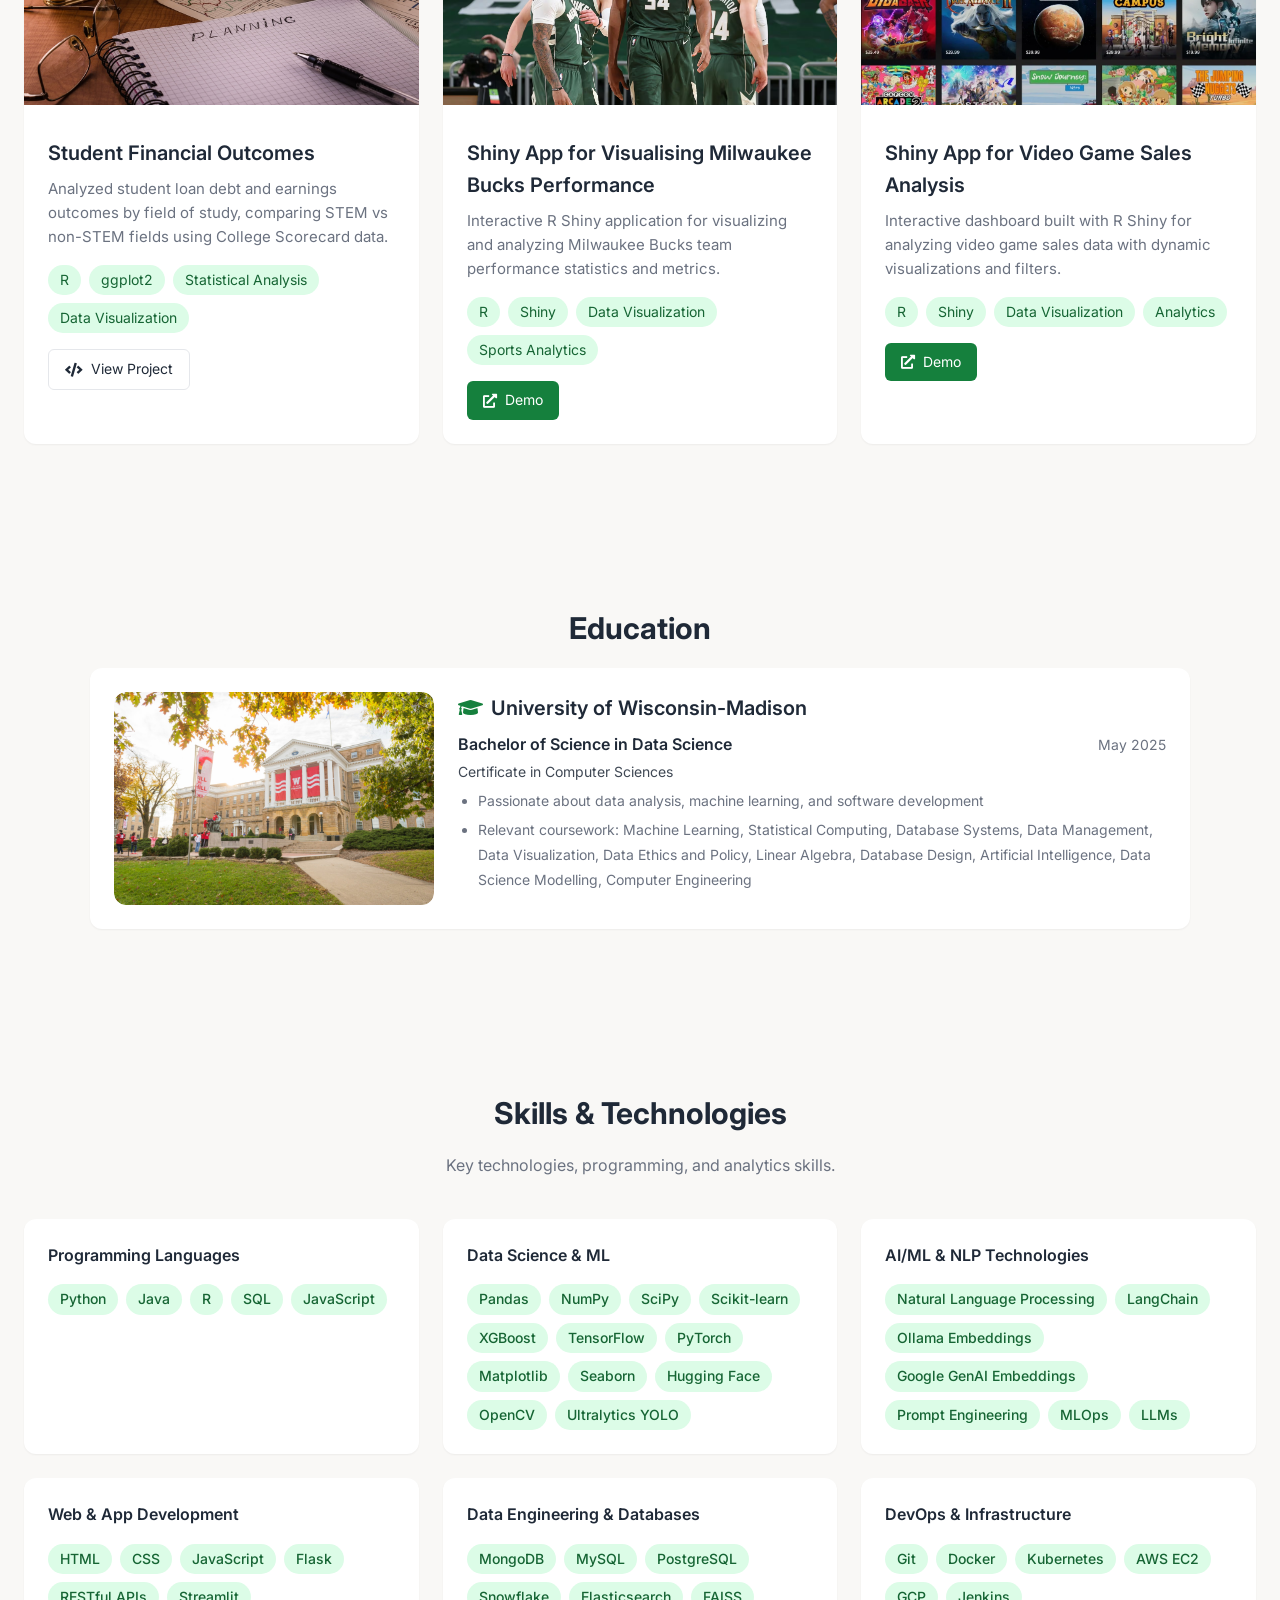
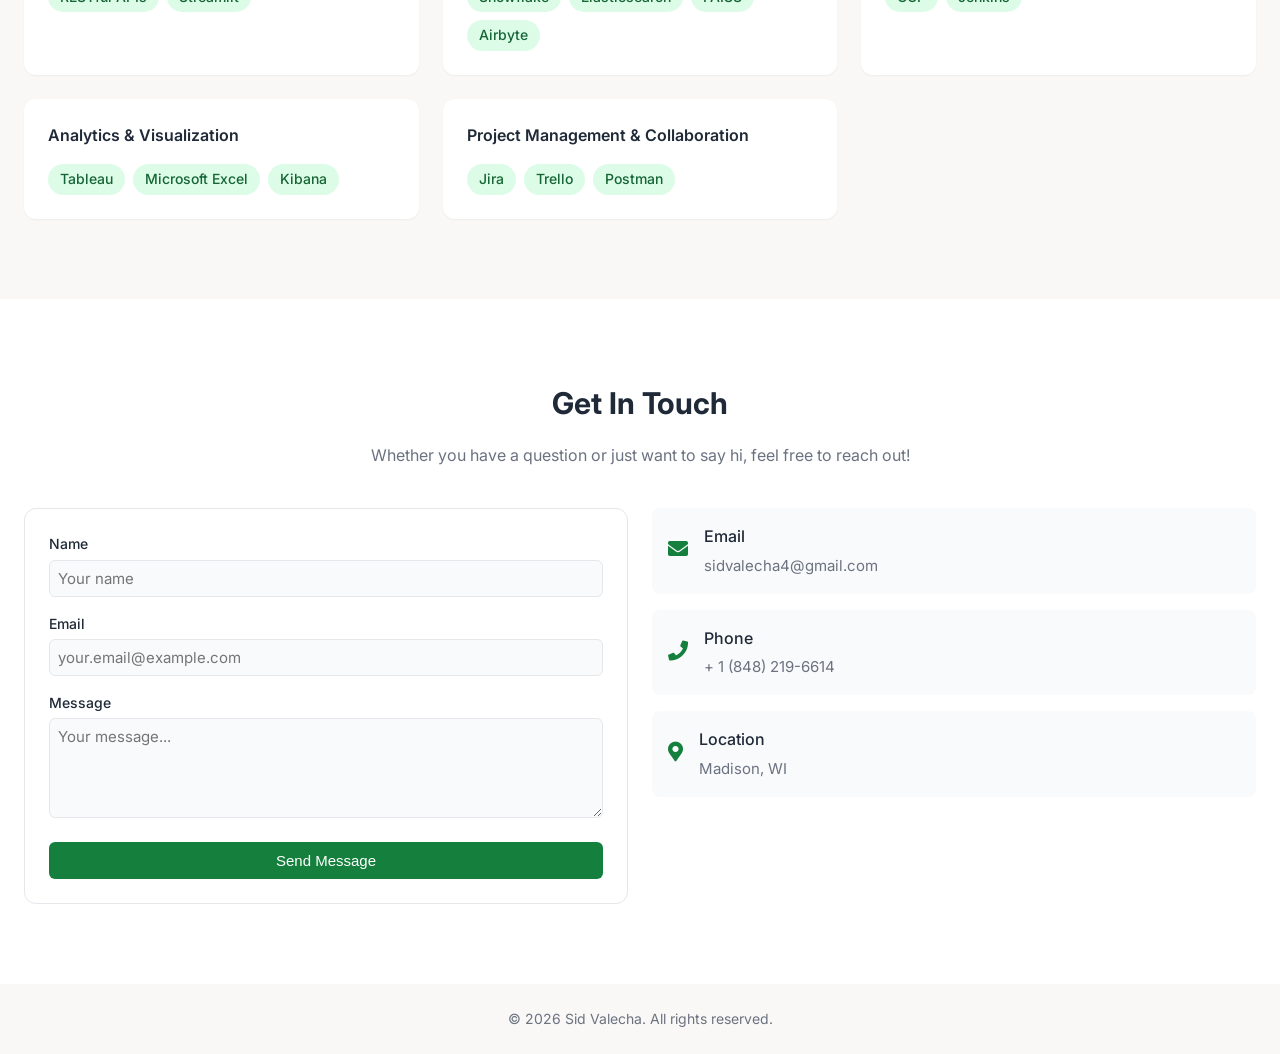
==== commit 14d2f6dc: "Update portfolio project section with Praetor and CC Plugin assets" ====
--- a/index.html
+++ b/index.html
@@ -188,18 +188,16 @@
         <!-- Project 1 -->
         <div class="project-card">
           <img
-            src="assets/praetor-cover.svg"
+            src="assets/praetor.png"
             alt="Praetor generic coding harness"
-            class="project-image"
+            class="project-image project-image-praetor"
           />
           <div class="project-content">
             <h3 class="project-title">Praetor</h3>
             <p class="project-description">
-              A local-first orchestration harness for coding agents, built as the trust gate around autonomous execution.
-              It queues scoped tasks, routes them through Claude Code or Codex, verifies outputs with real commands,
-              and requires an adversarial reviewer to approve before work is marked ready.
-              It supports parallel git worktrees, durable run history, bounded retries, and reviewer findings injection
-              so each rerun learns from prior checks instead of repeating blind.
+              An open-source, local-first orchestration harness for coding agents, built as the trust gate around autonomous execution.
+              It queues scoped tasks, routes them through Claude Code or Codex, verifies outputs with real commands, and enforces
+              adversarial review before work is marked ready. It runs through review cycles and blocks merges until PRs pass all gates.
             </p>
             <div class="project-tags">
               <span class="project-tag">Agent Orchestration</span>
@@ -218,7 +216,7 @@
         <!-- Project 2 -->
         <div class="project-card">
           <img
-            src="assets/cc-plugin-codex-cover.svg"
+            src="assets/plugin.png"
             alt="Claude Code plugin for Codex"
             class="project-image"
           />
@@ -234,6 +232,7 @@
               <span class="project-tag">Model Orchestration</span>
               <span class="project-tag">Planning</span>
               <span class="project-tag">Adversarial Review</span>
+              <span class="project-tag">Open Source</span>
               <span class="project-tag">Plugin</span>
             </div>
             <div class="project-buttons">
@@ -248,27 +247,29 @@
         <div class="project-card">
           <img
             src="assets/stock-cover.jpg"
-            alt="Sonorus Labs AI-powered music assistant"
-            class="project-image"
-          />
-          <div class="project-content">
-            <h3 class="project-title">Sonorus Labs</h3>
-            <p class="project-description">
-              Built a full GenAI music product from scratch, solo.
-              Converts natural-language prompts into theory-constrained chord progressions and MIDI output,
-              shipping end-to-end full-stack experience in FastAPI, Next.js, and Supabase.
-              The system runs deterministic generation pipelines with sub-second inference, and I built every layer from product surface to backend and deployment.
-            </p>
-            <div class="project-tags">
-              <span class="project-tag">Generative AI</span>
-              <span class="project-tag">Music Theory</span>
-              <span class="project-tag">FastAPI</span>
-              <span class="project-tag">Next.js</span>
-              <span class="project-tag">Supabase</span>
-            </div>
-            <div class="project-buttons">
-              <a href="https://sonorus-labs.com" class="btn-demo" target="_blank">
+            alt="Ticker Talk AI-powered stock analysis"
+            class="project-image"
+          />
+          <div class="project-content">
+            <h3 class="project-title">Ticker Talk: Talk to your stocks!</h3>
+            <p class="project-description">
+              AI-powered natural language stock analysis app that turns queries like “forecast AAPL for 7 days” into
+              full technical analysis. Computes indicators and ARIMA forecasts in Python, generates charts,
+              and adds AI-generated explanations with guardrails. Built with FastAPI + Next.js and optimized with caching.
+            </p>
+            <div class="project-tags">
+              <span class="project-tag">Time Series</span>
+              <span class="project-tag">Forecasting</span>
+              <span class="project-tag">ARIMA</span>
+              <span class="project-tag">Natural Language Interface</span>
+              <span class="project-tag">Caching Strategy</span>
+            </div>
+            <div class="project-buttons">
+              <a href="https://sidvalecha.com/ticker-talk" class="btn-demo" target="_blank">
                 <i class="fas fa-external-link-alt"></i> Demo
+              </a>
+              <a href="https://github.com/sid-valecha/ticker-talk" class="btn-code" target="_blank">
+                <i class="fab fa-github"></i> Code
               </a>
             </div>
           </div>
--- a/style.css
+++ b/style.css
@@ -299,6 +299,11 @@
   object-fit: cover;
 }
 
+.project-image-praetor {
+  object-fit: cover;
+  object-position: center 30%;
+}
+
 .project-content {
   padding: 1.5rem;
 }
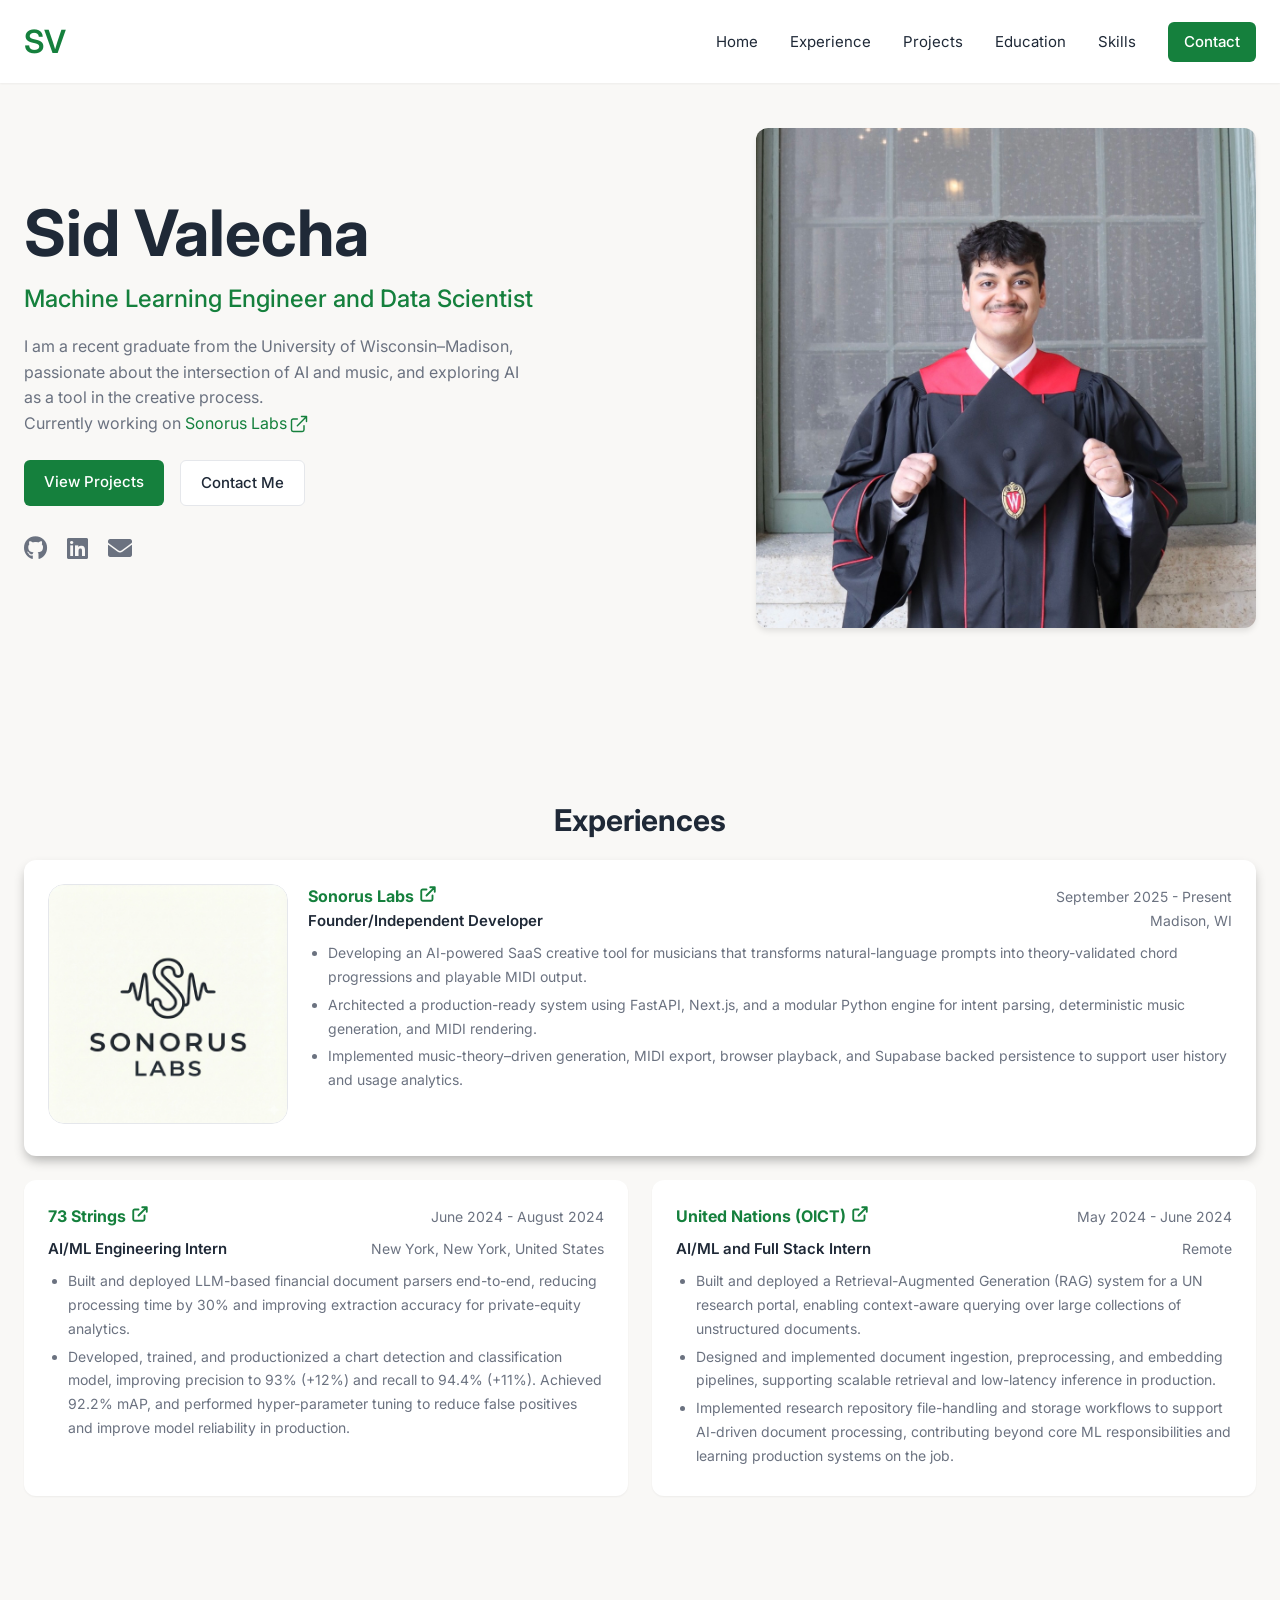
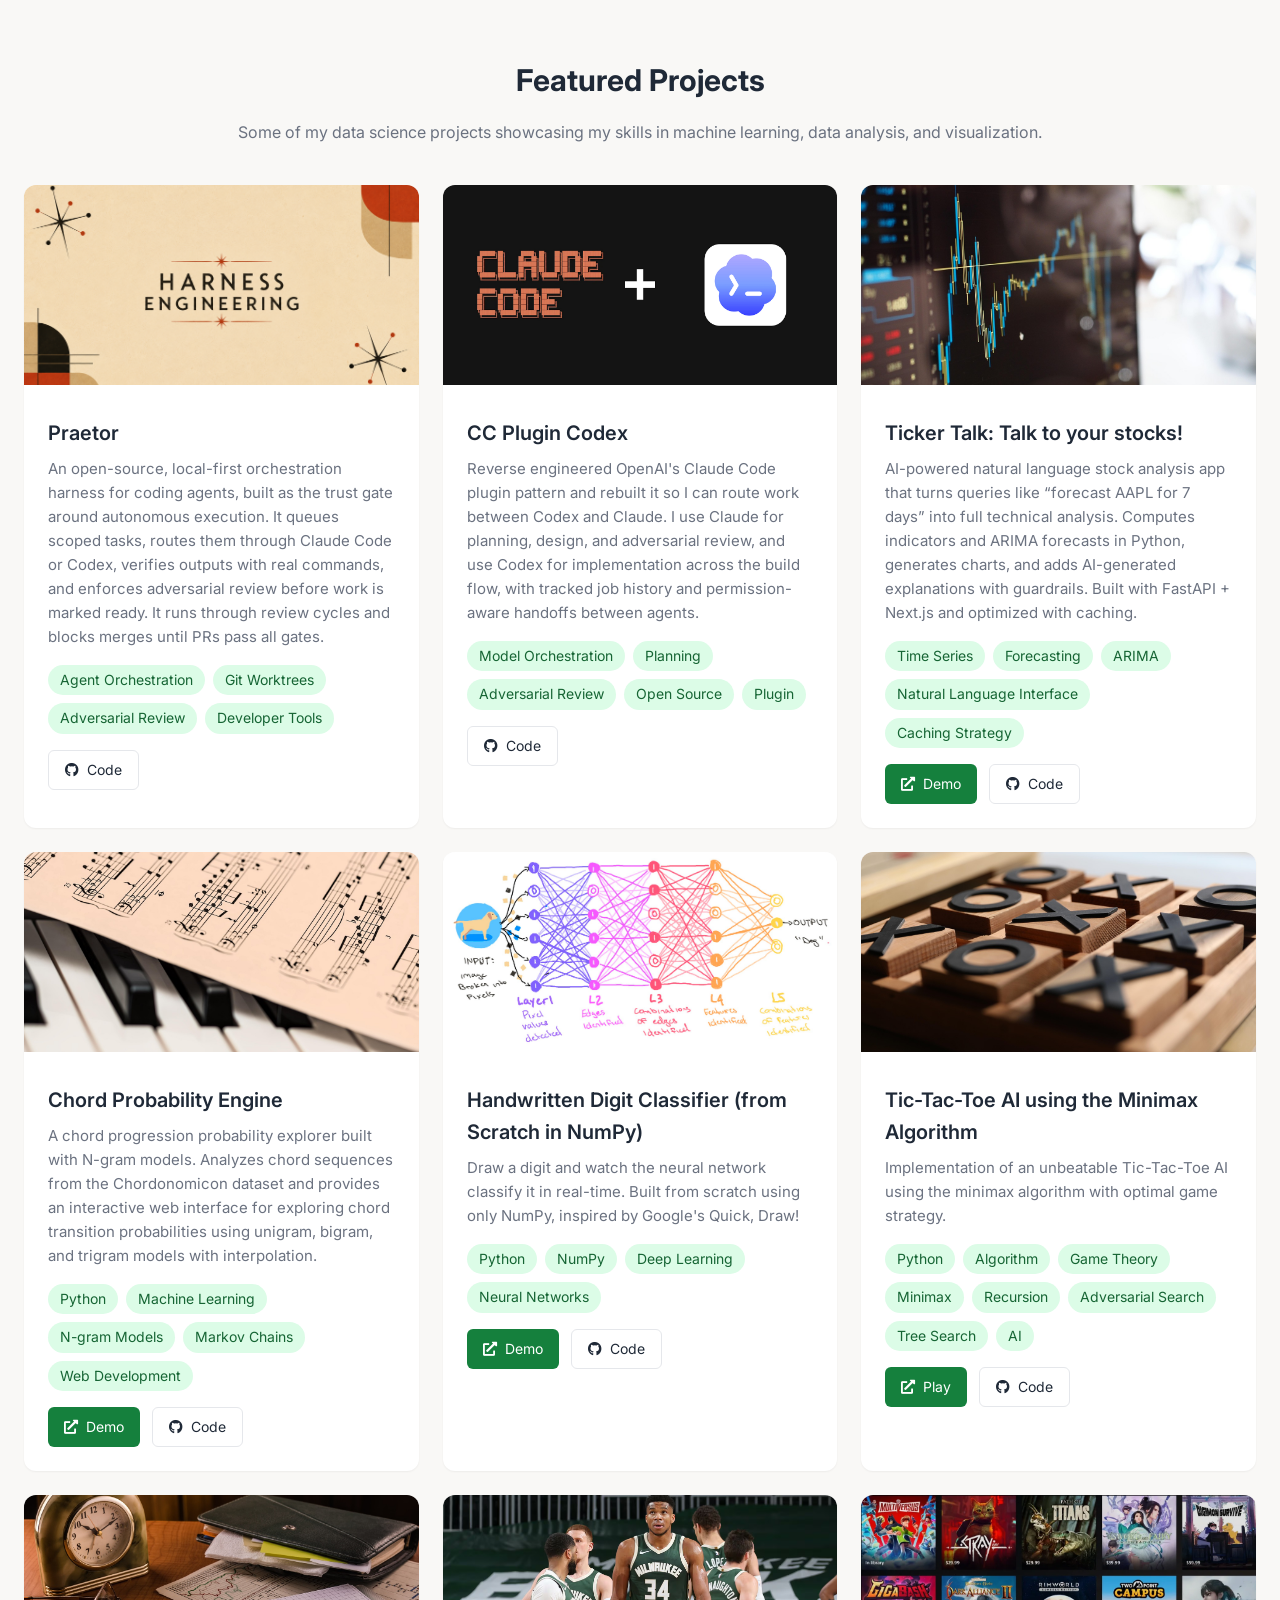
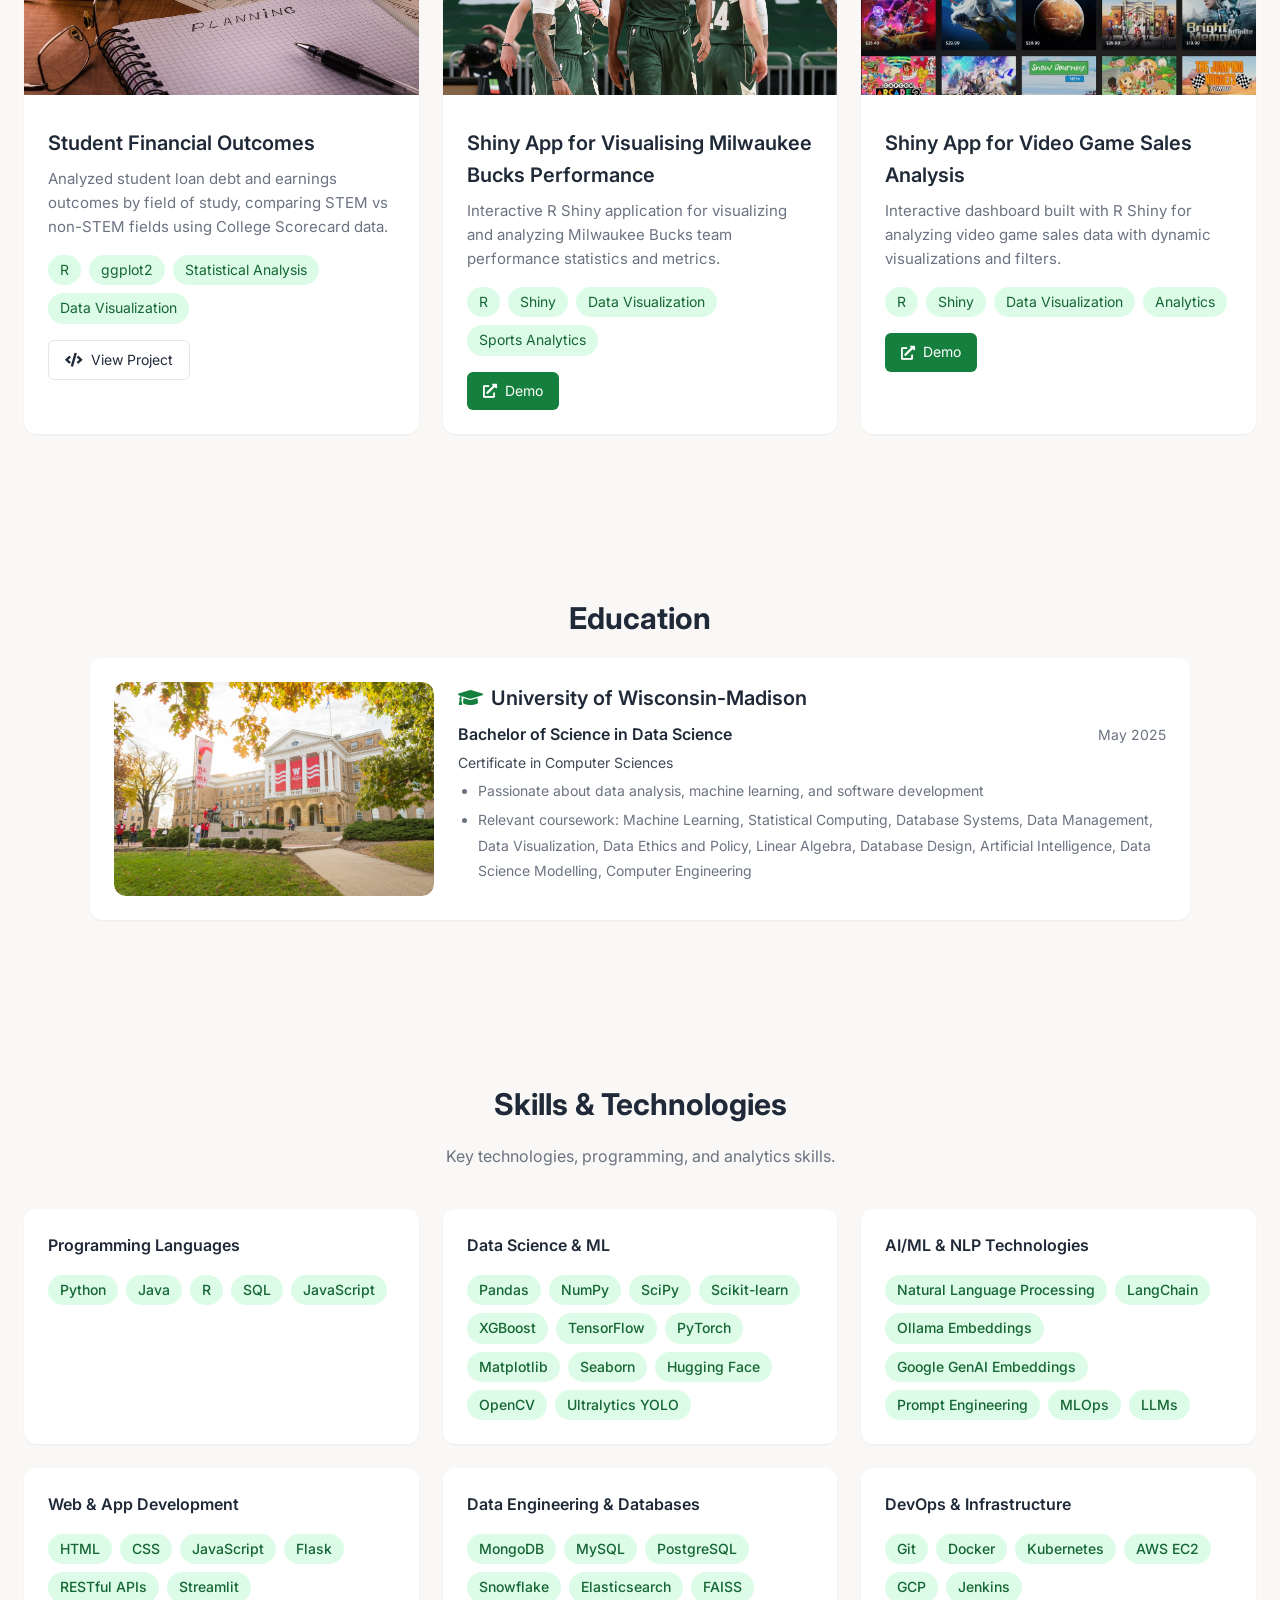
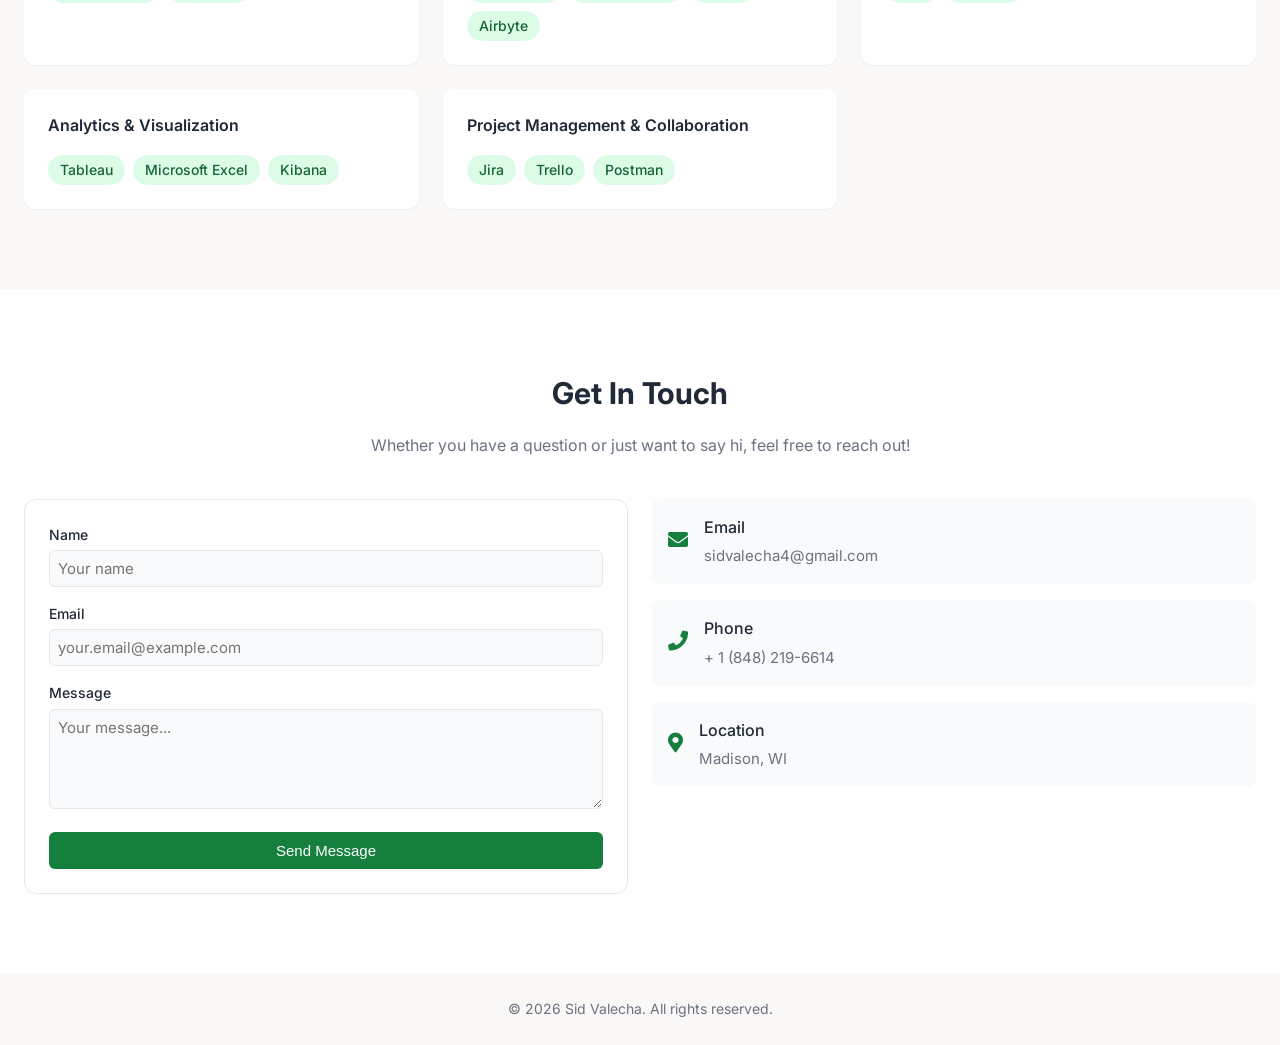
==== commit ab902c8f: "Refine CC Plugin Codex project description" ====
--- a/index.html
+++ b/index.html
@@ -223,9 +223,8 @@
           <div class="project-content">
             <h3 class="project-title">CC Plugin Codex</h3>
             <p class="project-description">
-              Reverse engineered OpenAI's Claude Code plugin pattern and rebuilt it so Codex can execute planning,
-              design, and adversarial review while Claude Code does review-heavy work.
-              I use this to play to model strengths: Codex for hands-on execution, Claude for architecture and critique,
+              Reverse engineered OpenAI's Claude Code plugin pattern and rebuilt it so I can route work between Codex and Claude.
+              I use Claude for planning, design, and adversarial review, and use Codex for implementation across the build flow,
               with tracked job history and permission-aware handoffs between agents.
             </p>
             <div class="project-tags">
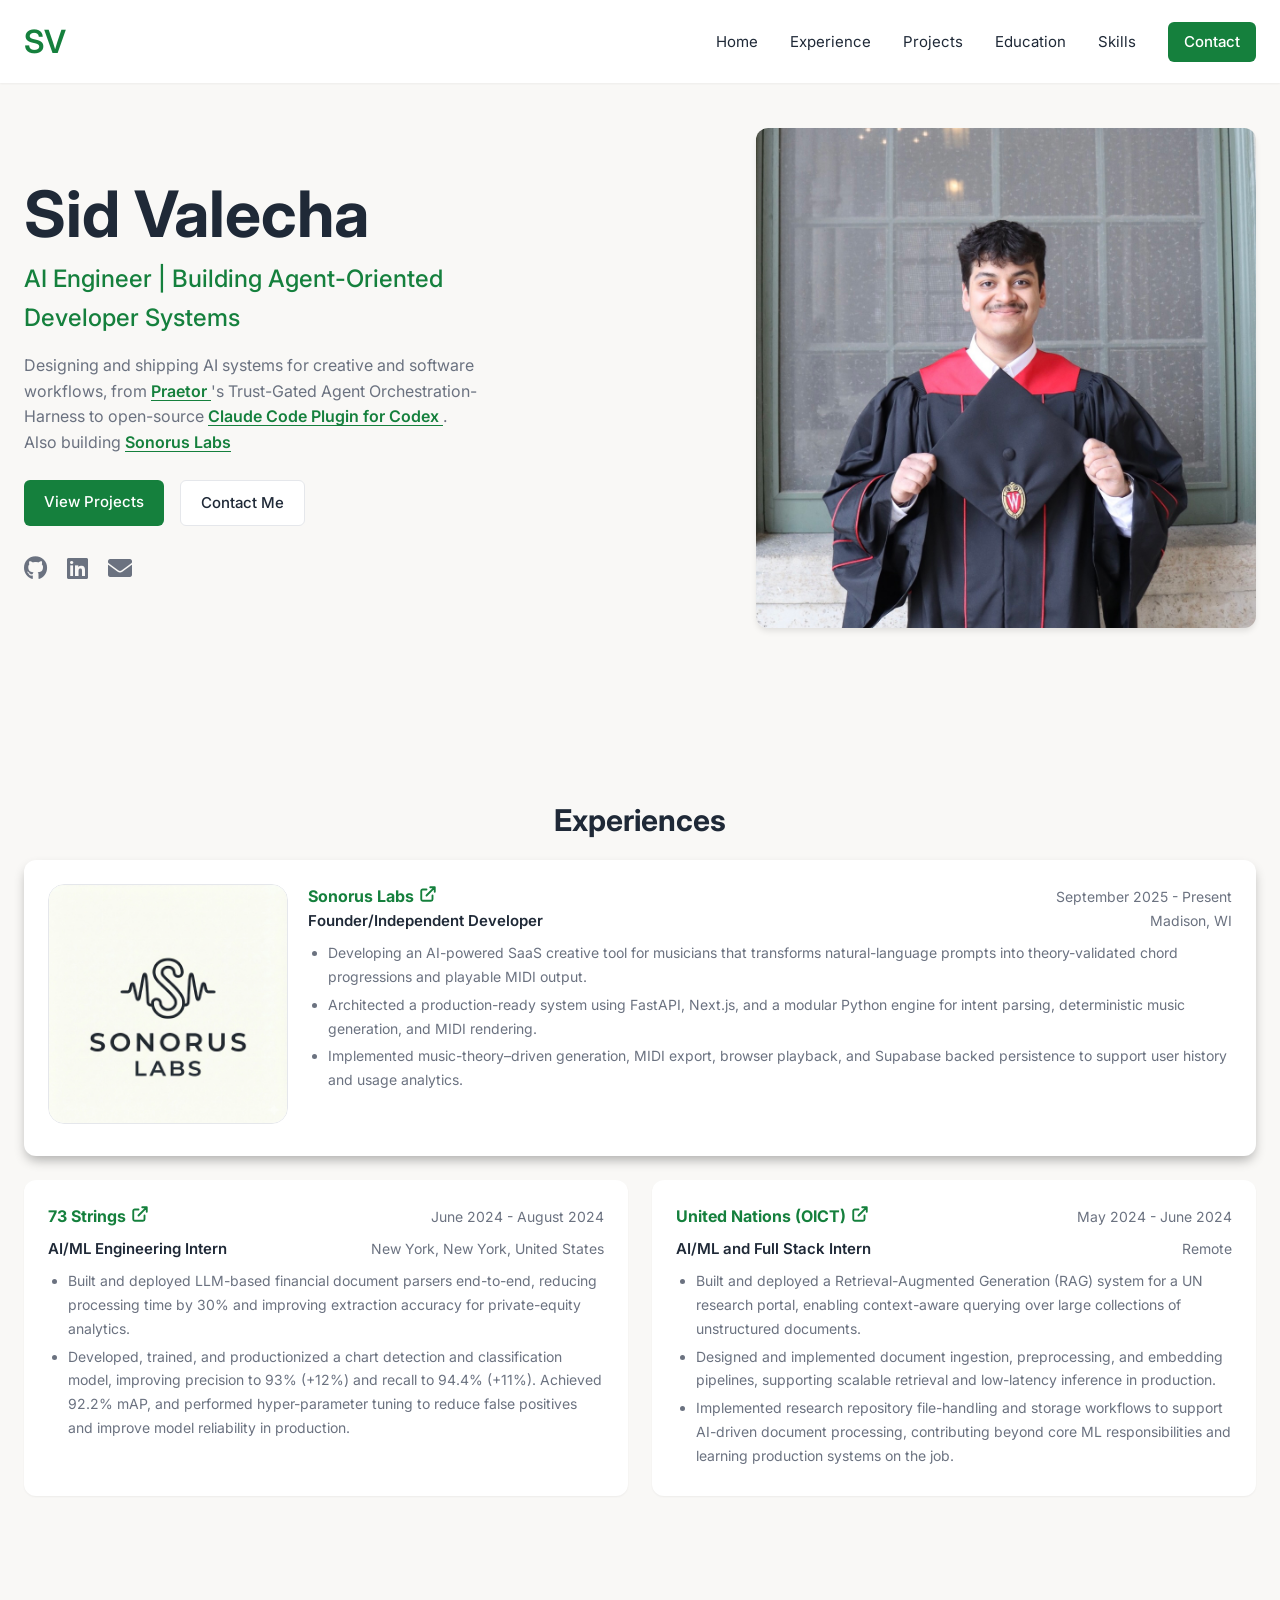
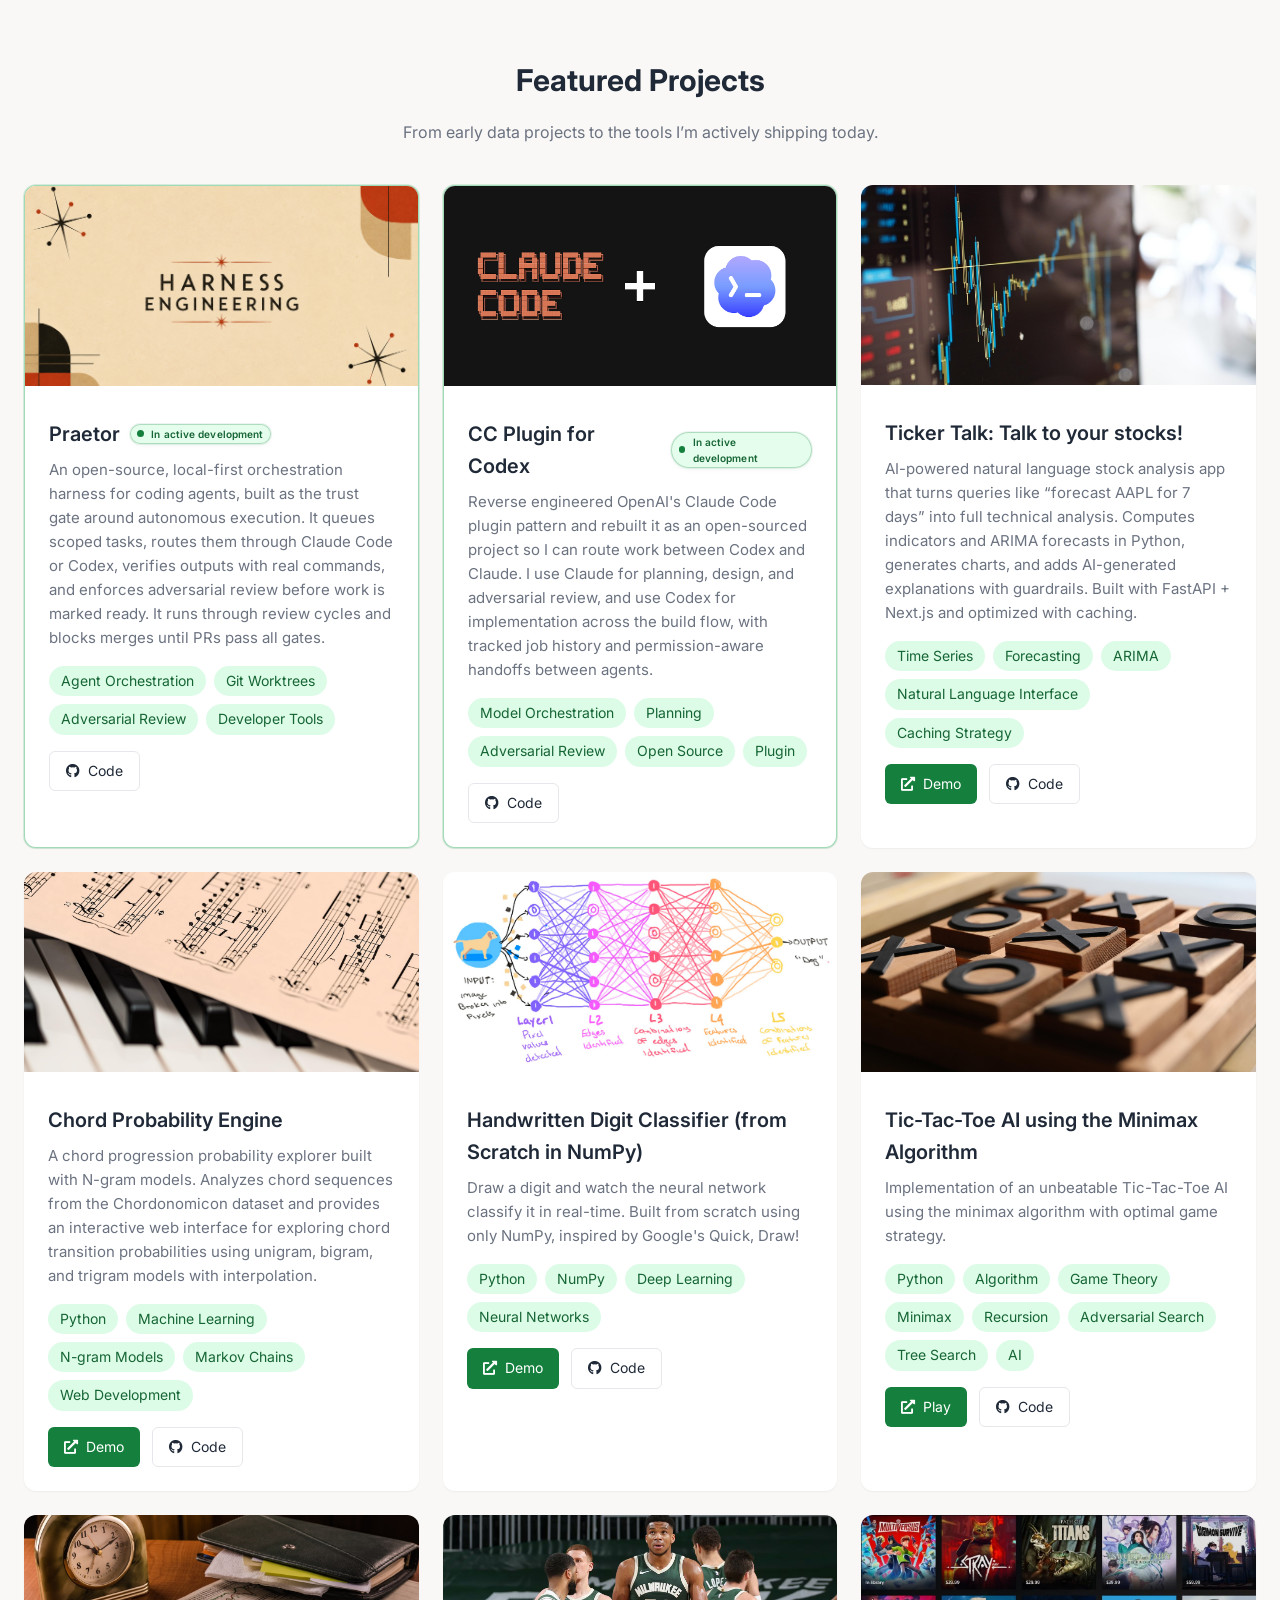
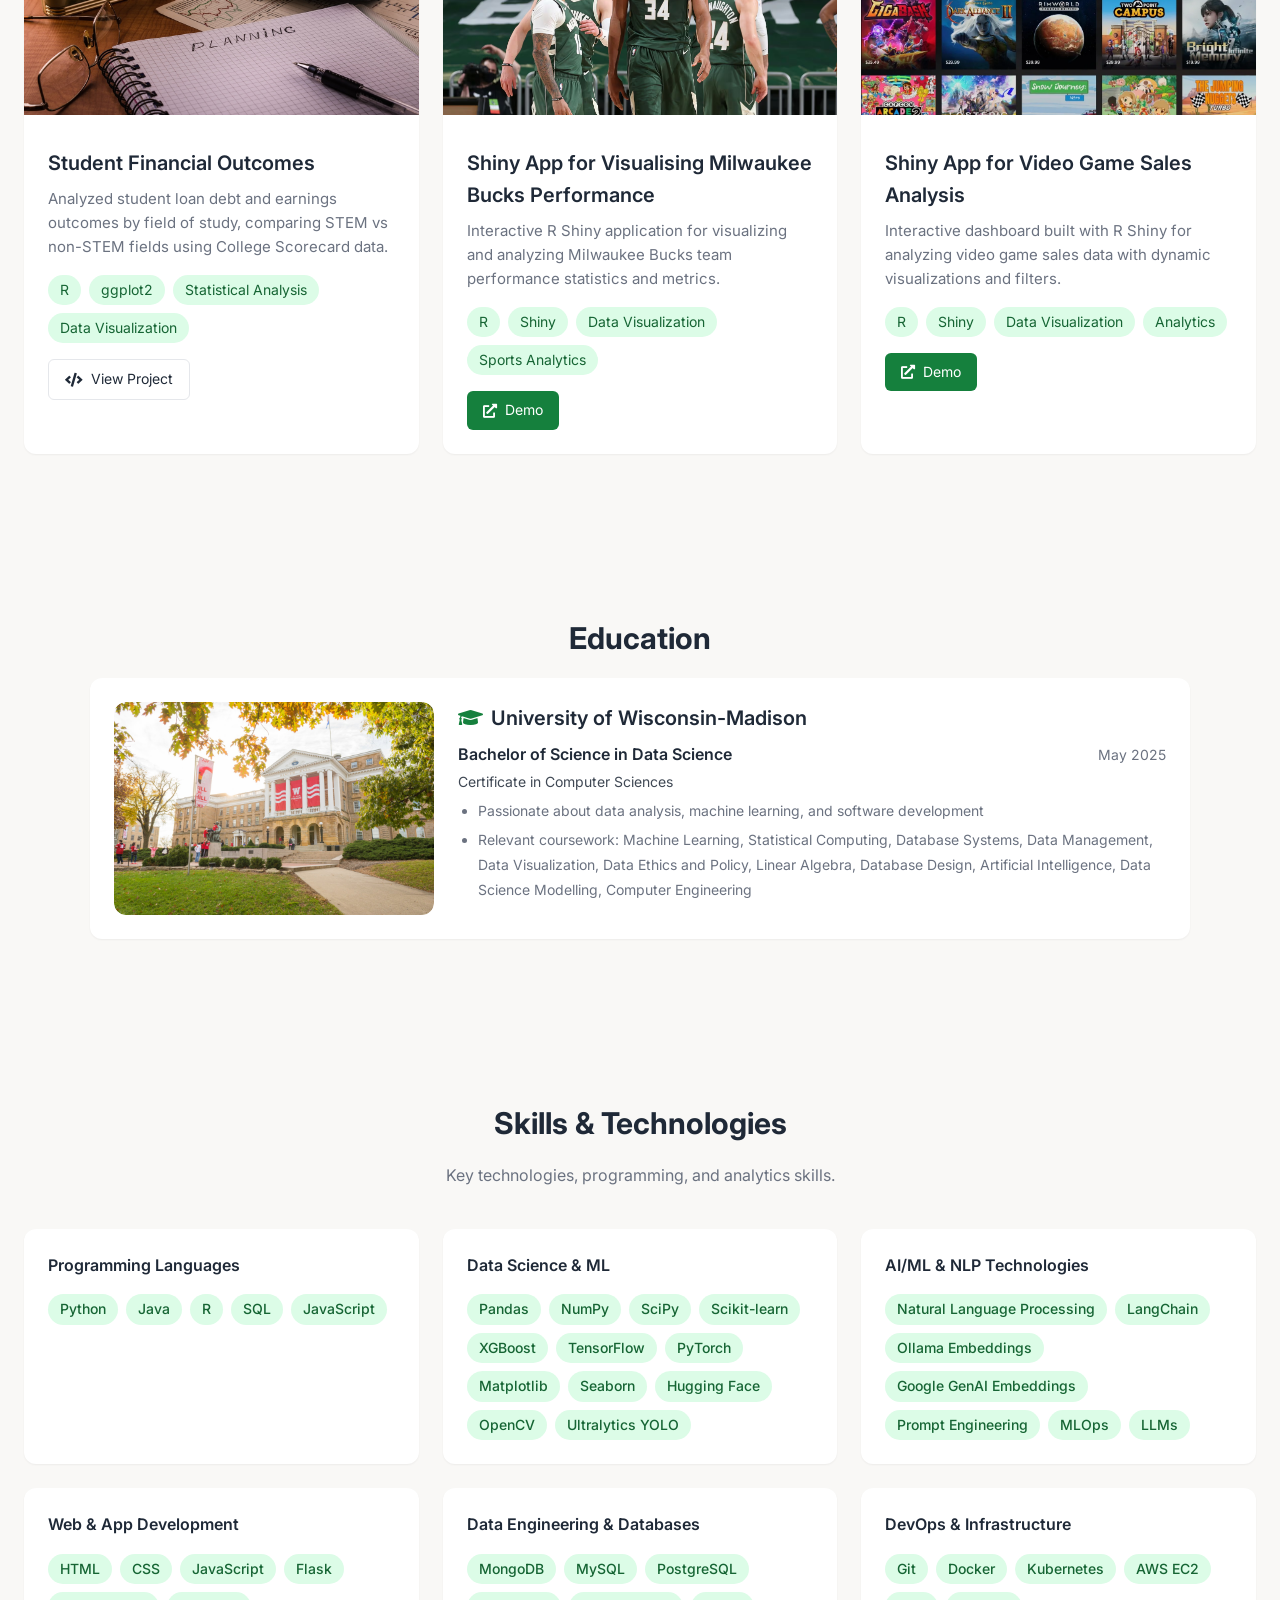
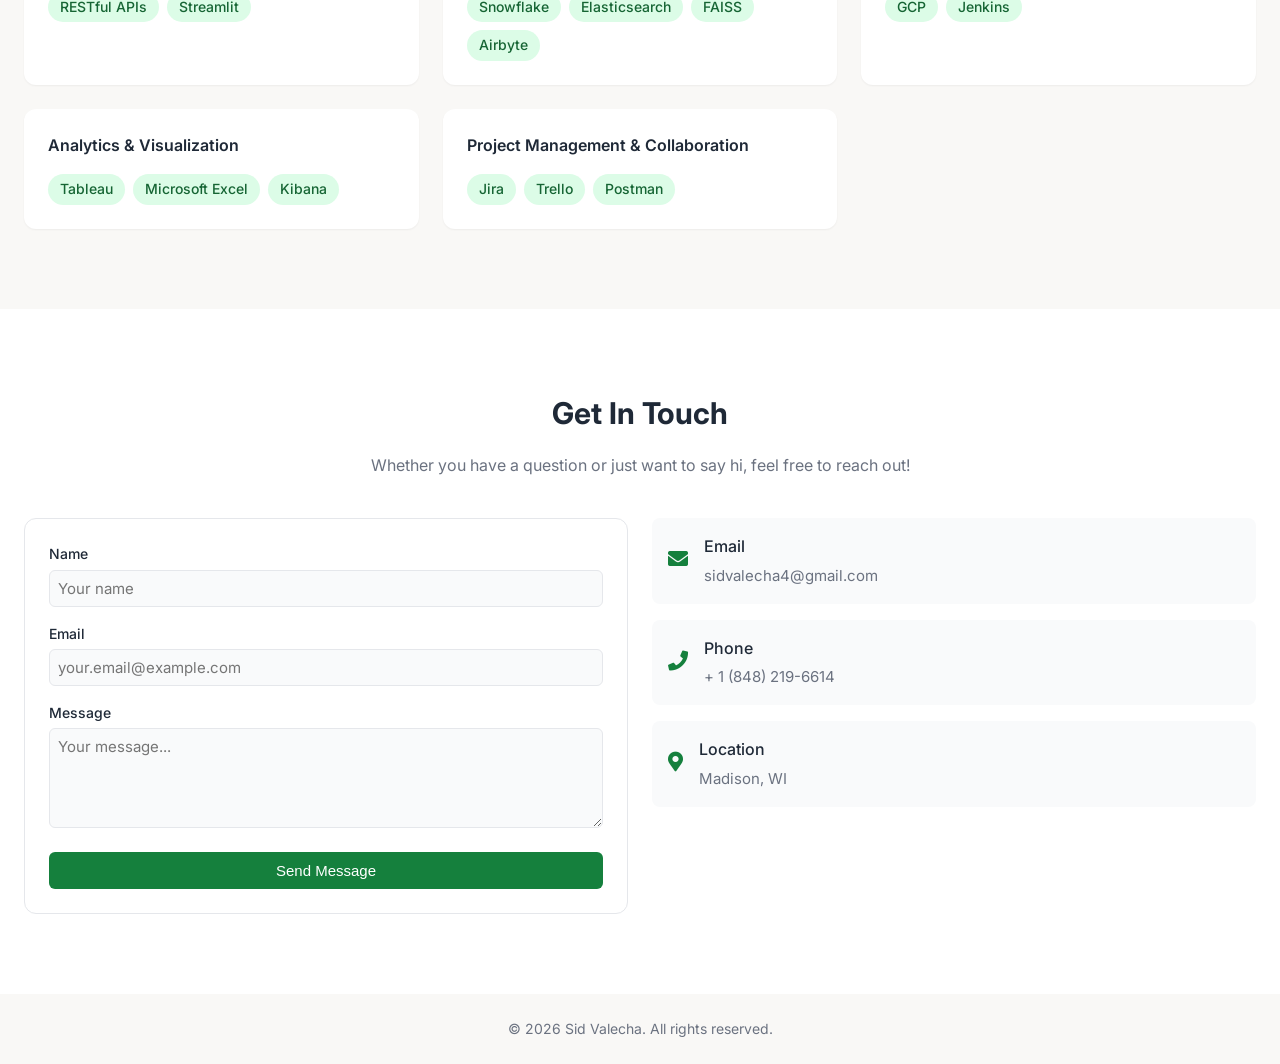
==== commit 31a92e55: "Refresh portfolio projects and hero copy" ====
--- a/index.html
+++ b/index.html
@@ -38,17 +38,19 @@
       <div class="hero-content">
         <!-- <p class="hero-greeting">Hello, I'm</p> -->
         <h1 class="hero-name">Sid Valecha</h1>
-        <h2 class="hero-title">Machine Learning Engineer and Data Scientist</h2>
+        <h2 class="hero-title">AI Engineer | Building Agent-Oriented Developer Systems</h2>
         <p class="hero-description">
-          I am a recent graduate from the University of Wisconsin–Madison, passionate about the intersection of AI and music, and exploring AI as a tool in the creative process.<br>
-          Currently working on 
-          <a href="https://sonorus-labs.com" target="_blank" rel="noopener" style="color: var(--accent-green); text-decoration: none; display:inline-flex; align-items:center; gap:0.1em;">
+          Designing and shipping AI systems for creative and software workflows, from
+          <a href="https://github.com/sid-valecha/praetor" target="_blank" rel="noopener" style="color: var(--accent-green); text-decoration: underline; text-underline-offset: 3px; font-weight: 600;">
+            Praetor
+          </a>
+          's Trust-Gated Agent Orchestration-Harness to open-source
+          <a href="https://github.com/sid-valecha/cc-plugin-codex" target="_blank" rel="noopener" style="color: var(--accent-green); text-decoration: underline; text-underline-offset: 3px; font-weight: 600;">
+            Claude Code Plugin for Codex
+          </a>.<br>
+          Also building
+          <a href="https://sonorus-labs.com" target="_blank" rel="noopener" style="color: var(--accent-green); text-decoration: underline; text-underline-offset: 3px; font-weight: 600;">
             Sonorus Labs
-            <svg xmlns="http://www.w3.org/2000/svg" width="20" height="20" viewBox="0 0 24 24" fill="none" stroke="var(--accent-green)" stroke-width="1.75" stroke-linecap="round" stroke-linejoin="round" style="vertical-align:middle;">
-              <g fill="none" fill-rule="evenodd">
-                <path d="M18 14v5a2 2 0 0 1-2 2H5a2 2 0 0 1-2-2V8c0-1.1.9-2 2-2h5M15 3h6v6M10 14L20.2 3.8"/>
-              </g>
-            </svg>
           </a>
         </p>
         <div class="hero-buttons">
@@ -181,19 +183,25 @@
     <section id="projects">
       <h2 class="section-title">Featured Projects</h2>
       <p class="section-subtitle">
-        Some of my data science projects showcasing my skills in machine learning, data analysis, and visualization.
+        From early data projects to the tools I’m actively shipping today.
       </p>
 
       <div class="projects-grid">
         <!-- Project 1 -->
-        <div class="project-card">
+        <div class="project-card project-active">
           <img
             src="assets/praetor.png"
             alt="Praetor generic coding harness"
             class="project-image project-image-praetor"
           />
           <div class="project-content">
-            <h3 class="project-title">Praetor</h3>
+            <div class="project-title-row">
+              <h3 class="project-title">Praetor</h3>
+              <div class="project-status-inline">
+                <span class="project-status-dot" aria-hidden="true"></span>
+                <span>In active development</span>
+              </div>
+            </div>
             <p class="project-description">
               An open-source, local-first orchestration harness for coding agents, built as the trust gate around autonomous execution.
               It queues scoped tasks, routes them through Claude Code or Codex, verifies outputs with real commands, and enforces
@@ -214,16 +222,22 @@
         </div>
 
         <!-- Project 2 -->
-        <div class="project-card">
+        <div class="project-card project-active">
           <img
             src="assets/plugin.png"
             alt="Claude Code plugin for Codex"
             class="project-image"
           />
           <div class="project-content">
-            <h3 class="project-title">CC Plugin Codex</h3>
-            <p class="project-description">
-              Reverse engineered OpenAI's Claude Code plugin pattern and rebuilt it so I can route work between Codex and Claude.
+            <div class="project-title-row">
+            <h3 class="project-title">CC Plugin for Codex</h3>
+              <div class="project-status-inline">
+                <span class="project-status-dot" aria-hidden="true"></span>
+                <span>In active development</span>
+              </div>
+            </div>
+            <p class="project-description">
+              Reverse engineered OpenAI's Claude Code plugin pattern and rebuilt it as an open-sourced project so I can route work between Codex and Claude.
               I use Claude for planning, design, and adversarial review, and use Codex for implementation across the build flow,
               with tracked job history and permission-aware handoffs between agents.
             </p>
--- a/style.css
+++ b/style.css
@@ -285,12 +285,95 @@
   border-radius: 0.75rem;
   overflow: hidden;
   box-shadow: var(--shadow-sm);
+  position: relative;
   transition: transform 0.2s ease, box-shadow 0.2s ease;
 }
 
 .project-card:hover {
   transform: translateY(-2px);
   box-shadow: var(--shadow-md);
+}
+
+.project-active {
+  border: 1px solid rgba(22, 163, 74, 0.4);
+  box-shadow: 0 0 0 1px rgba(22, 163, 74, 0.15), var(--shadow-sm);
+}
+
+.project-active:hover {
+  box-shadow: 0 0 0 1px rgba(22, 163, 74, 0.25), var(--shadow-md);
+}
+
+.project-status {
+  display: inline-flex;
+  align-items: center;
+  gap: 0.45rem;
+  padding: 0.2rem 0.55rem;
+  border-radius: 9999px;
+  font-size: 0.73rem;
+  font-weight: 600;
+  color: #166534;
+  background: rgba(16, 185, 129, 0.14);
+  border: 1px solid rgba(16, 185, 129, 0.45);
+  width: fit-content;
+  backdrop-filter: blur(2px);
+  margin-top: 0.75rem;
+}
+
+.project-title-row {
+  display: flex;
+  align-items: center;
+  gap: 0.6rem;
+  justify-content: flex-start;
+  margin-bottom: 0.5rem;
+  flex-wrap: nowrap;
+}
+
+.project-title-row .project-title {
+  margin-bottom: 0;
+}
+
+.project-status-inline {
+  display: inline-flex;
+  align-items: center;
+  gap: 0.45rem;
+  padding: 0.07rem 0.42rem;
+  border-radius: 9999px;
+  font-size: 0.63rem;
+  font-weight: 600;
+  color: var(--accent-green-dark);
+  background: rgba(220, 252, 231, 0.72);
+  border: 1px solid rgba(21, 128, 61, 0.26);
+  box-shadow: 0 0 0 1px rgba(21, 128, 61, 0.08), 0 2px 8px -6px rgba(21, 128, 61, 0.4);
+  letter-spacing: 0.01em;
+}
+
+.project-status-inline .project-status-dot {
+  width: 0.42rem;
+  height: 0.42rem;
+}
+
+.project-status-dot {
+  width: 0.5rem;
+  height: 0.5rem;
+  border-radius: 9999px;
+  background: var(--accent-green);
+  box-shadow: 0 0 0 0 rgba(21, 128, 61, 0.55);
+  animation: project-status-pulse 1.6s cubic-bezier(0.4, 0, 0.2, 1) infinite;
+}
+
+@keyframes project-status-pulse {
+  0% {
+    transform: scale(0.9);
+    box-shadow: 0 0 0 0 rgba(34, 197, 94, 0.45);
+  }
+  70% {
+    transform: scale(1);
+    box-shadow: 0 0 0 0.4rem rgba(34, 197, 94, 0);
+  }
+  100% {
+    transform: scale(0.9);
+    box-shadow: 0 0 0 0 rgba(34, 197, 94, 0);
+  }
 }
 
 .project-image {
